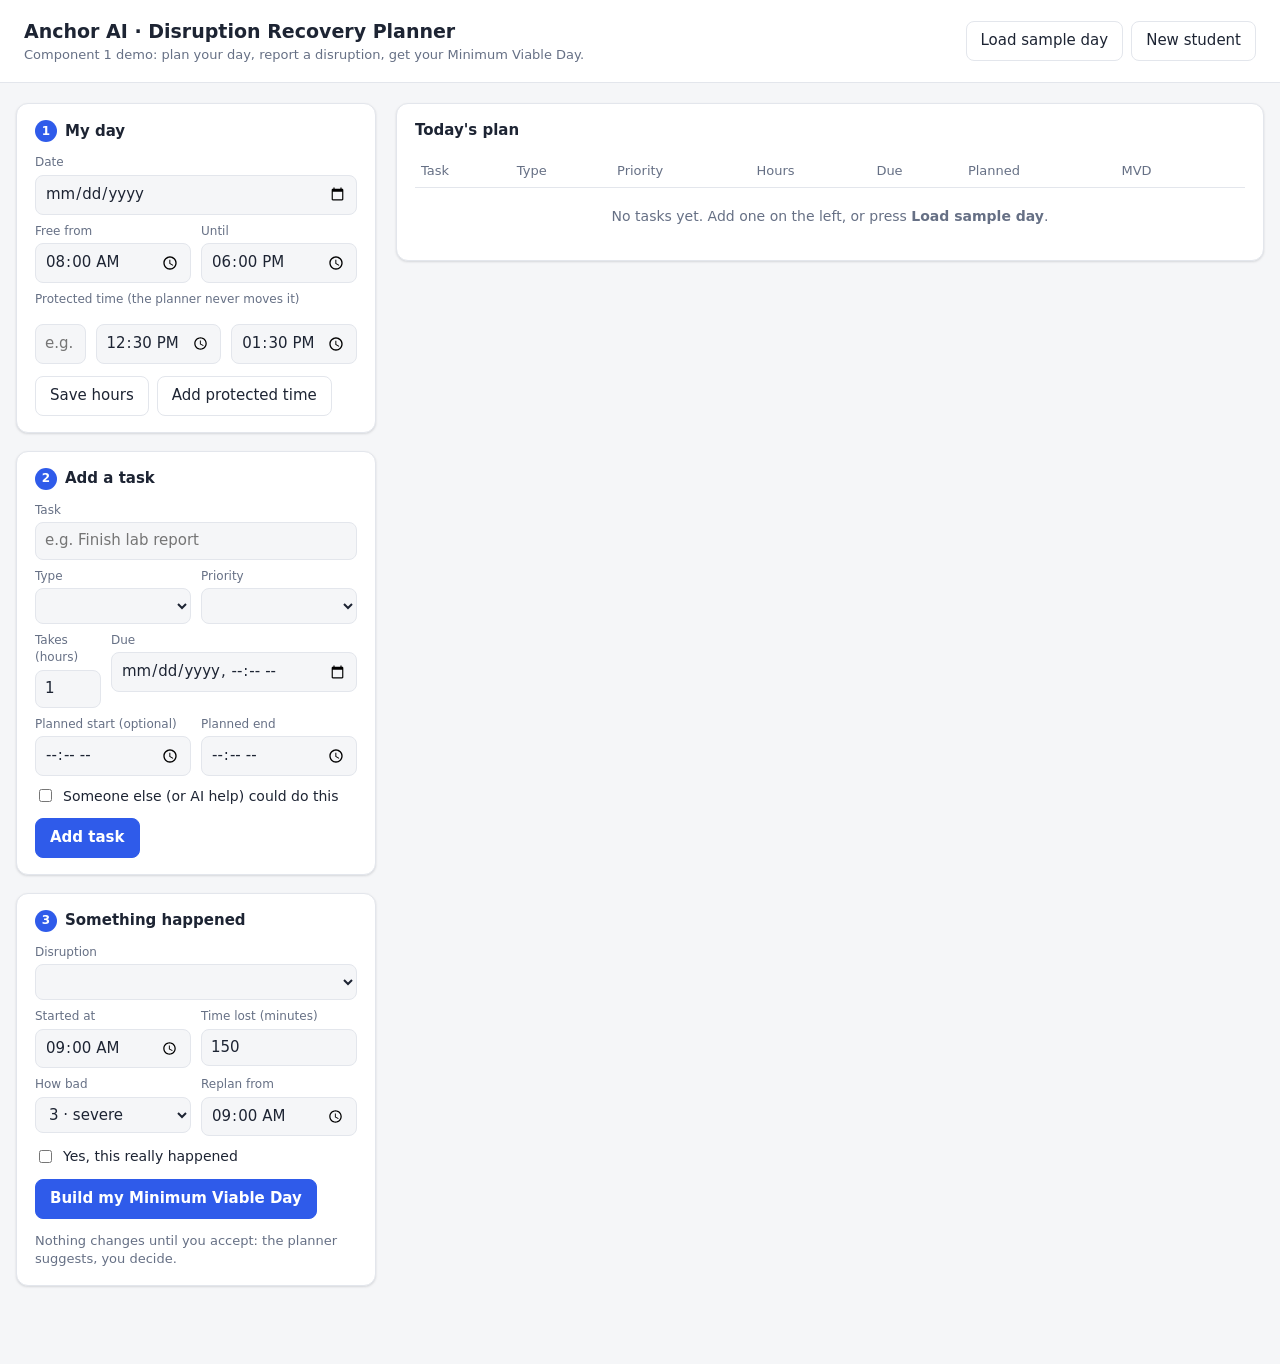
==== components/c1_disruption/demo/web/index.html @ 527d1ac6 "C1 Task 6: PP1 web demo - add tasks, report a disruption, see and decide the MVD" ====
<!doctype html>
<html lang="en">
<head>
<meta charset="utf-8">
<meta name="viewport" content="width=device-width, initial-scale=1">
<title>Anchor AI · Disruption Recovery</title>
<style>
  :root {
    --bg: #f5f6f8; --card: #ffffff; --ink: #1d2433; --muted: #667085; --line: #e3e6ec;
    --accent: #2f5bea; --accent-ink: #ffffff; --danger: #c8372d;
    --keep: #1f9d55; --reduce: #d98a00; --move: #5b6b82; --delegate: #7a4bd1; --protect: #c9ced8;
    --planned: #9db4f5; --shadow: 0 1px 2px rgba(16,24,40,.06), 0 1px 3px rgba(16,24,40,.08);
  }
  @media (prefers-color-scheme: dark) {
    :root:not([data-theme="light"]) {
      --bg: #12151c; --card: #1b2029; --ink: #e8ebf1; --muted: #9aa3b2; --line: #2c3340;
      --accent: #6d8dff; --accent-ink: #0d1020; --danger: #ff7b70;
      --keep: #3ccf7f; --reduce: #f2b33d; --move: #8b9ab0; --delegate: #a98bf0; --protect: #3a4250;
      --planned: #46598f; --shadow: none;
    }
  }
  * { box-sizing: border-box; }
  body { margin: 0; background: var(--bg); color: var(--ink);
         font: 15px/1.45 system-ui, -apple-system, "Segoe UI", Roboto, sans-serif; }
  header { padding: 18px 24px; border-bottom: 1px solid var(--line); background: var(--card);
           display: flex; flex-wrap: wrap; gap: 12px; align-items: center; justify-content: space-between; }
  header h1 { font-size: 19px; margin: 0; }
  header .sub { color: var(--muted); font-size: 13px; }
  main { max-width: 1320px; margin: 0 auto; padding: 20px 16px 60px;
         display: grid; grid-template-columns: 360px 1fr; gap: 20px; align-items: start; }
  @media (max-width: 980px) { main { grid-template-columns: 1fr; } }
  .card { background: var(--card); border: 1px solid var(--line); border-radius: 12px; padding: 16px 18px;
          box-shadow: var(--shadow); margin-bottom: 18px; }
  .card h2 { font-size: 15px; margin: 0 0 12px; display: flex; align-items: center; gap: 8px; }
  .step { display: inline-grid; place-items: center; width: 22px; height: 22px; border-radius: 50%;
          background: var(--accent); color: var(--accent-ink); font-size: 12px; font-weight: 700; }
  label { display: block; font-size: 12px; color: var(--muted); margin: 8px 0 3px; }
  input, select { width: 100%; padding: 7px 9px; border: 1px solid var(--line); border-radius: 8px;
                  background: var(--bg); color: var(--ink); font: inherit; }
  input[type=checkbox] { width: auto; }
  .row { display: grid; grid-template-columns: 1fr 1fr; gap: 10px; }
  .row3 { display: grid; grid-template-columns: 1fr 1fr 1fr; gap: 10px; }
  .check { display: flex; gap: 8px; align-items: center; margin-top: 10px; font-size: 14px; color: var(--ink); }
  button { font: inherit; border-radius: 8px; padding: 8px 14px; cursor: pointer; border: 1px solid var(--line);
           background: var(--card); color: var(--ink); }
  button.primary { background: var(--accent); border-color: var(--accent); color: var(--accent-ink); font-weight: 600; }
  button.danger { color: var(--danger); }
  button.small { padding: 3px 9px; font-size: 12px; }
  button:disabled { opacity: .5; cursor: default; }
  .actions { display: flex; flex-wrap: wrap; gap: 8px; margin-top: 12px; }
  .muted { color: var(--muted); font-size: 13px; }
  .pill { display: inline-block; padding: 1px 9px; border-radius: 999px; font-size: 12px; font-weight: 600; color: #fff; }
  .Keep { background: var(--keep); } .Reduce { background: var(--reduce); }
  .Move { background: var(--move); } .Delegate { background: var(--delegate); }
  .chips { display: flex; flex-wrap: wrap; gap: 6px; margin: 4px 0 12px; }
  .chip { border: 1px solid var(--line); border-radius: 999px; padding: 2px 10px; font-size: 12px; }
  /* timeline */
  .tl { position: relative; margin-top: 6px; }
  .tl-axis, .tl-row { display: grid; grid-template-columns: 190px 1fr; align-items: center; }
  .tl-axis .track { height: 18px; }
  .tl-row { min-height: 34px; border-top: 1px solid var(--line); }
  .tl-name { font-size: 13px; padding-right: 10px; overflow: hidden; text-overflow: ellipsis; white-space: nowrap; }
  .track { position: relative; height: 34px; }
  .tick { position: absolute; top: 0; bottom: 0; border-left: 1px dashed var(--line); font-size: 10px; color: var(--muted); }
  .tick span { position: absolute; top: 2px; left: 3px; }
  .bar { position: absolute; top: 7px; height: 20px; border-radius: 5px; font-size: 11px; color: #fff;
         padding: 1px 6px; white-space: nowrap; overflow: hidden; }
  .bar.ghost { background: transparent; border: 2px dashed var(--planned); top: 5px; height: 24px; }
  .bar.planned { background: var(--planned); color: var(--ink); }
  .overlay { position: absolute; top: 0; bottom: 0; pointer-events: none; }
  .overlay.protect { background: var(--protect); opacity: .45; }
  .overlay.window { background: repeating-linear-gradient(45deg, rgba(200,55,45,.18) 0 6px, rgba(200,55,45,.05) 6px 12px);
                    border-left: 2px solid var(--danger); border-right: 2px solid var(--danger); }
  .overlay-label { position: absolute; top: -18px; font-size: 11px; color: var(--danger); white-space: nowrap; }
  .legend { display: flex; flex-wrap: wrap; gap: 14px; font-size: 12px; color: var(--muted); margin-top: 10px; }
  .legend i { display: inline-block; width: 14px; height: 10px; border-radius: 3px; margin-right: 5px; vertical-align: middle; }
  /* lists */
  table { width: 100%; border-collapse: collapse; font-size: 13px; }
  th { text-align: left; color: var(--muted); font-weight: 500; padding: 6px 6px; border-bottom: 1px solid var(--line); }
  td { padding: 7px 6px; border-bottom: 1px solid var(--line); vertical-align: top; }
  .done td { color: var(--muted); text-decoration: line-through; }
  .tablewrap { overflow-x: auto; }
  .explain { display: grid; gap: 10px; margin-top: 14px; }
  .ex { border: 1px solid var(--line); border-left: 4px solid var(--move); border-radius: 8px; padding: 9px 12px; }
  .ex.Keep { border-left-color: var(--keep); background: transparent; } .ex.Reduce { border-left-color: var(--reduce); background: transparent; }
  .ex.Move { border-left-color: var(--move); background: transparent; } .ex.Delegate { border-left-color: var(--delegate); background: transparent; }
  .ex-head { display: flex; flex-wrap: wrap; gap: 8px; align-items: center; font-weight: 600; }
  .ex-meta { font-size: 12px; color: var(--muted); }
  .code { font-family: ui-monospace, Consolas, monospace; font-size: 11px; color: var(--muted); }
  .risk { color: var(--danger); font-weight: 600; font-size: 12px; }
  .warn { border: 1px solid var(--reduce); border-radius: 8px; padding: 8px 12px; margin-top: 10px; font-size: 13px; }
  .handoff { border: 1px solid var(--keep); border-radius: 8px; padding: 10px 12px; margin-top: 14px; font-size: 14px; }
  .empty { color: var(--muted); font-size: 14px; padding: 18px 0; text-align: center; }
  #toast { position: fixed; left: 50%; bottom: 22px; transform: translateX(-50%); max-width: 90vw;
           background: var(--danger); color: #fff; padding: 10px 16px; border-radius: 10px; display: none; z-index: 9; }
  #toast.ok { background: var(--keep); }
</style>
</head>
<body>
<header>
  <div>
    <h1>Anchor AI · Disruption Recovery Planner</h1>
    <div class="sub">Component 1 demo: plan your day, report a disruption, get your Minimum Viable Day.</div>
  </div>
  <div class="actions" style="margin:0">
    <span class="muted" id="who"></span>
    <button id="btnSample">Load sample day</button>
    <button id="btnNew">New student</button>
  </div>
</header>

<main>
  <div>
    <section class="card">
      <h2><span class="step">1</span> My day</h2>
      <label for="day">Date</label>
      <input type="date" id="day">
      <div class="row">
        <div><label for="workStart">Free from</label><input type="time" id="workStart" value="08:00"></div>
        <div><label for="workEnd">Until</label><input type="time" id="workEnd" value="18:00"></div>
      </div>
      <label>Protected time (the planner never moves it)</label>
      <div id="blocks" class="chips"></div>
      <div class="row3">
        <input id="blkLabel" placeholder="e.g. Lunch" aria-label="Protected block name">
        <input type="time" id="blkStart" value="12:30" aria-label="Protected from">
        <input type="time" id="blkEnd" value="13:30" aria-label="Protected until">
      </div>
      <div class="actions">
        <button id="btnHours">Save hours</button>
        <button id="btnBlock">Add protected time</button>
      </div>
    </section>

    <section class="card">
      <h2><span class="step">2</span> Add a task</h2>
      <label for="tTitle">Task</label>
      <input id="tTitle" placeholder="e.g. Finish lab report">
      <div class="row">
        <div><label for="tType">Type</label><select id="tType"></select></div>
        <div><label for="tPriority">Priority</label><select id="tPriority"></select></div>
      </div>
      <div class="row">
        <div><label for="tHours">Takes (hours)</label><input type="number" id="tHours" min="0.25" step="0.25" value="1"></div>
        <div><label for="tDeadline">Due</label><input type="datetime-local" id="tDeadline"></div>
      </div>
      <div class="row">
        <div><label for="tStart">Planned start (optional)</label><input type="time" id="tStart"></div>
        <div><label for="tEnd">Planned end</label><input type="time" id="tEnd"></div>
      </div>
      <label class="check"><input type="checkbox" id="tDelegable"> Someone else (or AI help) could do this</label>
      <div class="actions"><button class="primary" id="btnTask">Add task</button></div>
    </section>

    <section class="card">
      <h2><span class="step">3</span> Something happened</h2>
      <label for="dType">Disruption</label>
      <select id="dType"></select>
      <div class="row">
        <div><label for="dStart">Started at</label><input type="time" id="dStart" value="09:00"></div>
        <div><label for="dLost">Time lost (minutes)</label><input type="number" id="dLost" min="1" max="1439" value="150"></div>
      </div>
      <div class="row">
        <div><label for="dSeverity">How bad</label>
          <select id="dSeverity"><option value="1">1 · minor</option><option value="2">2 · moderate</option><option value="3" selected>3 · severe</option></select></div>
        <div><label for="dFrom">Replan from</label><input type="time" id="dFrom" value="09:00"></div>
      </div>
      <label class="check"><input type="checkbox" id="dConfirm"> Yes, this really happened</label>
      <div class="actions"><button class="primary" id="btnMvd">Build my Minimum Viable Day</button></div>
      <p class="muted" style="margin-bottom:0">Nothing changes until you accept: the planner suggests, you decide.</p>
    </section>
  </div>

  <div>
    <section class="card">
      <h2>Today's plan</h2>
      <div id="planTimeline"></div>
      <div class="tablewrap" style="margin-top:14px"><table>
        <thead><tr><th>Task</th><th>Type</th><th>Priority</th><th>Hours</th><th>Due</th><th>Planned</th><th>MVD</th><th></th></tr></thead>
        <tbody id="taskRows"></tbody>
      </table></div>
      <div id="noTasks" class="empty">No tasks yet. Add one on the left, or press <b>Load sample day</b>.</div>
    </section>

    <section class="card" id="mvdCard" hidden>
      <h2>Your Minimum Viable Day <span id="mvdStatus" class="chip"></span></h2>
      <div id="mvdSummary" class="chips"></div>
      <div id="mvdTimeline"></div>
      <div class="legend">
        <span><i style="border:2px dashed var(--planned)"></i>original plan</span>
        <span><i class="Keep"></i>Keep</span><span><i class="Reduce"></i>Reduce (shortened)</span>
        <span><i class="Move"></i>Move to tomorrow</span><span><i class="Delegate"></i>Delegate</span>
        <span><i style="background:var(--protect)"></i>protected</span>
        <span><i style="background:rgba(200,55,45,.35)"></i>disruption</span>
      </div>
      <div id="mvdWarnings"></div>
      <div class="explain" id="mvdExplain"></div>
      <div class="actions" id="mvdActions">
        <button class="primary" id="btnAccept">Accept this plan</button>
        <button class="danger" id="btnReject">Reject</button>
      </div>
      <div id="handoff"></div>
    </section>
  </div>
</main>
<div id="toast" role="status"></div>

<script>
const CFG = /*__CONFIG__*/{};
const $ = (id) => document.getElementById(id);
const TAG_ORDER = ["Keep", "Reduce", "Delegate", "Move"];
const TAG_TEXT = { Keep: "Keep", Reduce: "Reduce", Move: "Move to tomorrow", Delegate: "Delegate" };
const NAMES = { power_outage: "Power cut", transport_delay: "Transport delay", connectivity_failure: "No internet",
                urgent_work: "Urgent work", family_obligation: "Family obligation", health_issue: "Health issue" };
const state = { user: "", tasks: [], blocks: [], settings: null, mvd: null };

function esc(s) { return String(s ?? "").replace(/[&<>"']/g, c => ({ "&": "&amp;", "<": "&lt;", ">": "&gt;", '"': "&quot;", "'": "&#39;" }[c])); }
function toast(msg, ok = false) {
  const t = $("toast"); t.textContent = msg; t.className = ok ? "ok" : ""; t.style.display = "block";
  clearTimeout(toast.timer); toast.timer = setTimeout(() => (t.style.display = "none"), ok ? 2200 : 6000);
}
async function api(method, path, body) {
  const res = await fetch(CFG.prefix + path, {
    method, headers: { "X-API-Key": CFG.apiKey, "X-User-Id": state.user, "Content-Type": "application/json" },
    body: body === undefined ? undefined : JSON.stringify(body),
  });
  const data = await res.json().catch(() => null);
  if (!res.ok) throw new Error((data && data.error && data.error.message) || `${res.status} ${res.statusText}`);
  return data;
}
async function run(fn) { try { await fn(); } catch (e) { toast(e.message); } }

const day = () => $("day").value;
const toMin = (hhmm) => { const [h, m] = hhmm.split(":").map(Number); return h * 60 + m; };
const pad = (n) => String(n).padStart(2, "0");
const fmtDue = (iso) => { const d = new Date(iso); const today = new Date(day() + "T00:00");
  const days = Math.round((new Date(iso.slice(0, 10) + "T00:00") - today) / 864e5);
  const when = days === 0 ? "today" : days === 1 ? "tomorrow" : days < 0 ? iso.slice(0, 10) : `in ${days} days`;
  return `${when} ${pad(d.getHours())}:${pad(d.getMinutes())}`; };
const addDays = (n, hhmm) => { const d = new Date(day() + "T00:00"); d.setDate(d.getDate() + n);
  return `${d.getFullYear()}-${pad(d.getMonth() + 1)}-${pad(d.getDate())}T${hhmm}`; };

/* ---------- timeline ---------- */
function timeline(rows, opts) {
  // rows: [{name, bars:[{start,end,cls,text}]}]; opts: {from,to,protect:[{label,start,end}],window:{start,end,label}}
  const from = Math.floor(opts.from / 60) * 60, to = Math.ceil(opts.to / 60) * 60, span = Math.max(to - from, 60);
  const pct = (m) => `${((Math.min(Math.max(m, from), to) - from) / span) * 100}%`;
  const width = (a, b) => `${((Math.min(b, to) - Math.max(a, from)) / span) * 100}%`;
  const overlays = () => (opts.protect || []).map(p =>
      `<div class="overlay protect" style="left:${pct(toMin(p.start))};width:${width(toMin(p.start), toMin(p.end))}" title="${esc(p.label)}"></div>`).join("")
    + (opts.window ? `<div class="overlay window" style="left:${pct(toMin(opts.window.start))};width:${width(toMin(opts.window.start), toMin(opts.window.end))}"></div>` : "");
  let ticks = "";
  for (let m = from; m <= to; m += 60) ticks += `<div class="tick" style="left:${pct(m)}"><span>${pad(m / 60 % 24)}:00</span></div>`;
  const label = opts.window ? `<div class="overlay-label" style="left:${pct(toMin(opts.window.start))}">${esc(opts.window.label)}</div>` : "";
  let html = `<div class="tl"><div class="tl-axis"><div></div><div class="track" style="height:22px">${ticks}${label}</div></div>`;
  for (const r of rows) {
    const bars = r.bars.filter(b => b.start && b.end).map(b =>
      `<div class="bar ${b.cls}" style="left:${pct(toMin(b.start))};width:${width(toMin(b.start), toMin(b.end))}" title="${esc(r.name)} ${b.start}–${b.end}">${esc(b.text || "")}</div>`).join("");
    html += `<div class="tl-row"><div class="tl-name" title="${esc(r.name)}">${r.label || esc(r.name)}</div><div class="track">${overlays()}${bars}</div></div>`;
  }
  return html + "</div>";
}
function range(extra) {
  const s = state.settings || { workStart: $("workStart").value, workEnd: $("workEnd").value };
  const times = [s.workStart, s.workEnd, ...extra.filter(Boolean)].map(toMin);
  return { from: Math.min(...times), to: Math.max(...times) };
}

/* ---------- render ---------- */
function renderBlocks() {
  $("blocks").innerHTML = state.blocks.length ? state.blocks.map(b =>
    `<span class="chip">${esc(b.label)} ${b.start}–${b.end} <button class="small" data-del-block="${b.id}" aria-label="Remove">×</button></span>`).join("")
    : `<span class="muted">none</span>`;
}
function renderTasks() {
  const rows = state.tasks;
  $("noTasks").hidden = rows.length > 0;
  $("taskRows").innerHTML = rows.map(t => `<tr class="${t.status === "done" ? "done" : ""}">
    <td>${esc(t.title)}${t.delegable ? ' <span class="muted">(delegable)</span>' : ""}</td><td>${esc(t.type)}</td><td>${esc(t.priority)}</td>
    <td>${t.estimatedHours}</td><td>${fmtDue(t.deadline)}</td>
    <td>${t.plannedStart ? `${t.plannedStart}–${t.plannedEnd}` : '<span class="muted">if time</span>'}</td>
    <td>${t.mvdTag ? `<span class="pill ${t.mvdTag}">${t.mvdTag}</span> ${t.mvdStart ? `${t.mvdStart}–${t.mvdEnd}` : ""}` : ""}</td>
    <td style="white-space:nowrap">${t.status === "done" ? "done" : `<button class="small" data-done="${t.id}">Done</button>`}
      <button class="small" data-del-task="${t.id}" aria-label="Delete">×</button></td></tr>`).join("");
  const planned = rows.filter(t => t.status !== "done");
  const r = range(planned.flatMap(t => [t.plannedStart, t.plannedEnd, t.mvdStart, t.mvdEnd]));
  $("planTimeline").innerHTML = planned.length ? timeline(planned.map(t => ({
    name: t.title,
    bars: t.mvdTag && t.mvdStart ? [{ start: t.mvdStart, end: t.mvdEnd, cls: t.mvdTag, text: t.mvdTag }]
                                : [{ start: t.plannedStart, end: t.plannedEnd, cls: "planned", text: "" }],
  })), { ...r, protect: state.blocks }) : "";
}
function renderMvd() {
  const m = state.mvd; $("mvdCard").hidden = !m; if (!m) return;
  const plan = m.plan, d = plan.disruption;
  const original = Object.fromEntries((m.comparison.original || []).map(o => [o.taskId, o]));
  const tasks = [...plan.tasks].sort((a, b) => TAG_ORDER.indexOf(a.tag) - TAG_ORDER.indexOf(b.tag) || (a.start || "99").localeCompare(b.start || "99"));
  const status = { proposed: "proposed: waiting for you", accepted: "accepted", rejected: "rejected", edited: "edited", superseded: "replaced by a newer one" }[m.status] || m.status;
  $("mvdStatus").textContent = status;
  const counts = TAG_ORDER.map(t => [t, tasks.filter(x => x.tag === t).length]).filter(([, n]) => n);
  $("mvdSummary").innerHTML = `<span class="chip">${esc(NAMES[d.type] || d.type)} ${d.start}–${d.end} (${d.kind === "unavailable" ? "your time is taken" : "some tasks can't be done during it"})</span>`
    + counts.map(([t, n]) => `<span class="pill ${t}">${n} × ${TAG_TEXT[t]}</span>`).join(" ")
    + `<span class="chip">replanned from ${plan.horizon.start} · free time left ${plan.freeMinutesLeft} min</span>`;
  const r = range([d.start, d.end, ...tasks.flatMap(t => [t.start, t.end, original[t.id]?.start, original[t.id]?.end])]);
  $("mvdTimeline").innerHTML = timeline(tasks.map(t => ({
    name: t.title,
    label: `<span class="pill ${t.tag}" style="margin-right:6px">${t.tag[0]}</span>${esc(t.title)}`,
    bars: [
      { start: original[t.id]?.start, end: original[t.id]?.end, cls: "ghost", text: "" },
      { start: t.start, end: t.end, cls: t.tag, text: t.tag === "Reduce" ? `−${t.compressionPct}%` : t.tag },
    ],
  })), { ...r, protect: plan.protect, window: { start: d.start, end: d.end, label: NAMES[d.type] || d.type } });
  $("mvdWarnings").innerHTML = (plan.warnings || []).map(w => `<div class="warn">⚠ ${esc(w.message)} <span class="code">${esc(w.code)}</span></div>`).join("");
  $("mvdExplain").innerHTML = tasks.map(t => `<div class="ex ${t.tag}">
      <div class="ex-head"><span class="pill ${t.tag}">${TAG_TEXT[t.tag]}</span>${esc(t.title)}
        <span class="ex-meta">${t.start ? `${t.start}–${t.end}` : "not today"}${t.tag === "Reduce" ? ` · shortened by ${t.compressionPct}%` : ""}</span>
        ${t.deadlineRisk ? '<span class="risk">⚠ deadline at risk</span>' : ""}</div>
      <div>${esc(t.explanation)}</div>
      <div class="code">reason ${esc(t.reason)} · Fi ${t.fi == null ? "–" : +t.fi.toFixed(3)} · due ${fmtDue(t.deadline)}</div></div>`).join("");
  const open = m.status === "proposed";
  $("btnAccept").disabled = $("btnReject").disabled = !open;
  $("mvdActions").hidden = !open;
  if (m.status === "accepted" || m.status === "edited") {
    const keep = tasks.filter(t => t.tag === "Keep").map(t => esc(t.title));
    const dele = tasks.filter(t => t.tag === "Delegate").map(t => esc(t.title));
    $("handoff").innerHTML = `<div class="handoff">✔ Plan accepted and saved to your tasks.<br>
      <b>Focus (Component 3)</b> receives the Keep tasks: ${keep.join(", ") || "none"}.<br>
      <b>Delegation (Component 4)</b> receives: ${dele.join(", ") || "none"}.<br>
      <span class="muted">Your decision is logged for the strategy model (Model 2).</span></div>`;
  } else if (m.status === "rejected") {
    $("handoff").innerHTML = `<div class="handoff" style="border-color:var(--move)">Rejected: your original plan stays. The decision is logged for Model 2.</div>`;
  } else $("handoff").innerHTML = "";
}
async function refresh() {
  state.tasks = await api("GET", `/tasks?date=${day()}`);
  state.blocks = await api("GET", "/protected-blocks");
  renderBlocks(); renderTasks();
}

/* ---------- actions ---------- */
async function saveHours() {
  state.settings = await api("PUT", "/me/settings", { workStart: $("workStart").value, workEnd: $("workEnd").value });
}
async function addTask() {
  const title = $("tTitle").value.trim(); if (!title) throw new Error("Give the task a name");
  const body = { title, type: $("tType").value, priority: $("tPriority").value, estimatedHours: Number($("tHours").value),
                 deadline: $("tDeadline").value, delegable: $("tDelegable").checked, plannedDate: day() };
  if (!body.deadline) throw new Error("Set when the task is due");
  if ($("tStart").value || $("tEnd").value) {
    if (!($("tStart").value && $("tEnd").value)) throw new Error("Give both planned start and end, or neither");
    body.plannedStart = $("tStart").value; body.plannedEnd = $("tEnd").value;
  }
  await api("POST", "/tasks", body);
  $("tTitle").value = ""; $("tStart").value = ""; $("tEnd").value = ""; $("tDelegable").checked = false;
  await refresh(); toast("Task added", true);
}
async function buildMvd() {
  if (!$("dConfirm").checked) throw new Error("Tick “Yes, this really happened” first: the planner only acts on confirmed disruptions");
  await saveHours();
  const report = await api("POST", "/disruptions", { date: day(), type: $("dType").value, start: $("dStart").value,
    timeLostMinutes: Number($("dLost").value), severity: Number($("dSeverity").value), confirmed: true });
  state.mvd = await api("POST", `/disruptions/${report.id}/mvd`, { planFrom: $("dFrom").value });
  renderMvd(); $("mvdCard").scrollIntoView({ behavior: "smooth", block: "start" });
}
async function decide(action) {
  state.mvd = await api("POST", `/mvds/${state.mvd.id}/${action}`, action === "reject" ? {} : undefined);
  renderMvd(); await refresh();
}
async function loadSample() {
  $("workStart").value = "09:00"; $("workEnd").value = "17:00"; await saveHours();
  if (!state.blocks.some(b => b.label === "Lunch")) await api("POST", "/protected-blocks", { label: "Lunch", start: "12:30", end: "13:30" });
  const sample = [
    ["Lab report (submit tonight)", "Digital", "High", 2, addDays(0, "23:59"), "09:00", "11:00"],
    ["Revise for tomorrow's quiz", "Analog", "High", 1.5, addDays(1, "09:00"), "11:00", "12:30"],
    ["Maths problem sheet", "Analog", "High", 2, addDays(1, "17:00"), "13:30", "15:30"],
    ["Group slides", "Digital", "Medium", 1.5, addDays(2, "17:00"), "15:30", "17:00", true],
    ["Read chapter 5", "Analog", "Medium", 1, addDays(3, "17:00")],
    ["Online course video", "Digital", "Medium", 2, addDays(2, "23:59")],
  ];
  for (const [title, type, priority, estimatedHours, deadline, plannedStart, plannedEnd, delegable] of sample) {
    const body = { title, type, priority, estimatedHours, deadline, plannedDate: day(), delegable: !!delegable };
    if (plannedStart) Object.assign(body, { plannedStart, plannedEnd });
    await api("POST", "/tasks", body);
  }
  Object.assign($("dType"), { value: "power_outage" }); $("dStart").value = "09:00"; $("dLost").value = 150;
  $("dSeverity").value = "3"; $("dFrom").value = "09:00";
  await refresh(); toast("Sample day loaded: now report the disruption (step 3)", true);
}
function newStudent() {
  state.user = "student-" + Math.random().toString(36).slice(2, 7);
  state.settings = null; state.mvd = null; $("who").textContent = state.user;
  renderMvd(); return run(async () => { await saveHours(); await refresh(); });
}

/* ---------- wiring ---------- */
function fill(id, values, text = (v) => v) { $(id).innerHTML = values.map(v => `<option value="${v}">${esc(text(v))}</option>`).join(""); }
fill("tType", CFG.taskTypes); fill("tPriority", CFG.priorities);
fill("dType", CFG.disruptionTypes, v => `${NAMES[v] || v}${CFG.disruptionKinds[v] === "unavailable" ? " (my time is taken)" : ""}`);
$("tPriority").value = "Medium";
const now = new Date(); $("day").value = `${now.getFullYear()}-${pad(now.getMonth() + 1)}-${pad(now.getDate())}`;
$("tDeadline").value = `${$("day").value}T23:59`;
$("dStart").addEventListener("change", () => ($("dFrom").value = $("dStart").value));
$("day").addEventListener("change", () => run(refresh));
$("btnHours").onclick = () => run(async () => { await saveHours(); renderTasks(); toast("Hours saved", true); });
$("btnBlock").onclick = () => run(async () => {
  await api("POST", "/protected-blocks", { label: $("blkLabel").value.trim() || "Protected", start: $("blkStart").value, end: $("blkEnd").value });
  $("blkLabel").value = ""; await refresh();
});
$("btnTask").onclick = () => run(addTask);
$("btnMvd").onclick = () => run(buildMvd);
$("btnAccept").onclick = () => run(() => decide("accept"));
$("btnReject").onclick = () => run(() => decide("reject"));
$("btnSample").onclick = () => run(loadSample);
$("btnNew").onclick = newStudent;
document.addEventListener("click", (e) => {
  const t = e.target.dataset;
  if (t.done) run(async () => { await api("POST", `/tasks/${t.done}/done`, {}); await refresh(); });
  if (t.delTask) run(async () => { await api("DELETE", `/tasks/${t.delTask}`); await refresh(); });
  if (t.delBlock) run(async () => { await api("DELETE", `/protected-blocks/${t.delBlock}`); await refresh(); });
});
newStudent().then(() => {
  // ?auto: load the sample day and build the MVD in one go (quick start / screenshots).
  if (new URLSearchParams(location.search).has("auto")) run(async () => {
    await loadSample(); $("dConfirm").checked = true; await buildMvd();
  });
});
</script>
</body>
</html>
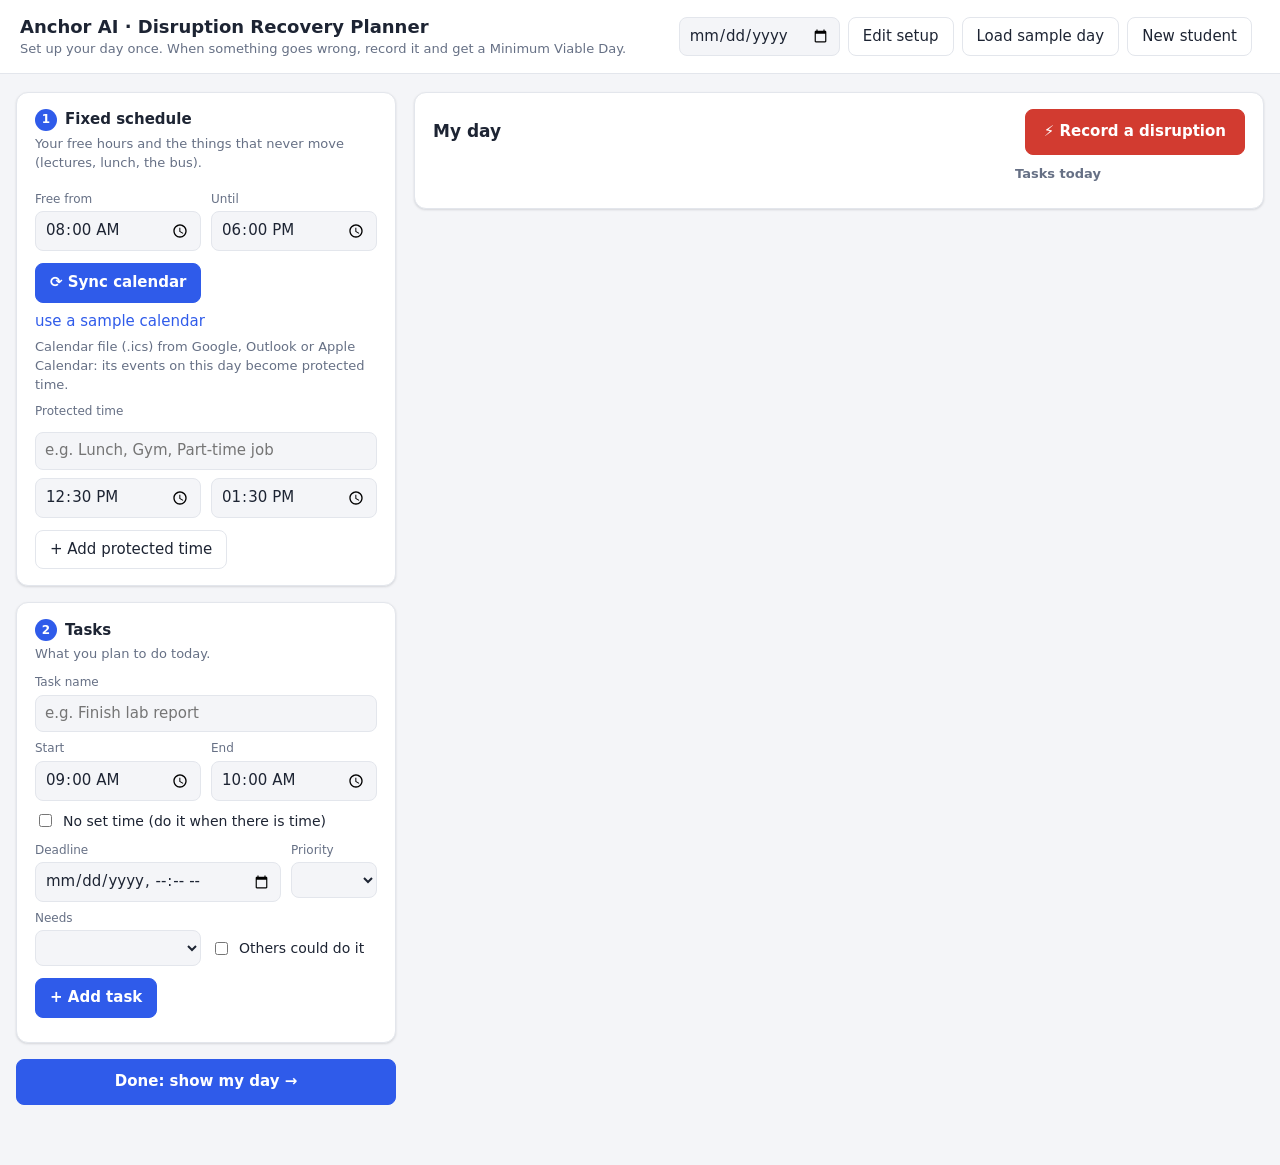
==== commit 1611e06e: "C1 Task 6: web demo with first setup, calendar sync (.ics), live day calendar and a Record-a-disrupt" ====
--- a/components/c1_disruption/demo/web/index.html
+++ b/components/c1_disruption/demo/web/index.html
@@ -6,203 +6,258 @@
 <title>Anchor AI · Disruption Recovery</title>
 <style>
   :root {
-    --bg: #f5f6f8; --card: #ffffff; --ink: #1d2433; --muted: #667085; --line: #e3e6ec;
-    --accent: #2f5bea; --accent-ink: #ffffff; --danger: #c8372d;
-    --keep: #1f9d55; --reduce: #d98a00; --move: #5b6b82; --delegate: #7a4bd1; --protect: #c9ced8;
-    --planned: #9db4f5; --shadow: 0 1px 2px rgba(16,24,40,.06), 0 1px 3px rgba(16,24,40,.08);
+    --bg: #f4f5f8; --card: #ffffff; --ink: #1d2433; --muted: #667085; --line: #e3e6ec; --soft: #f0f2f6;
+    --accent: #2f5bea; --accent-ink: #ffffff; --danger: #d23b30; --danger-ink: #ffffff;
+    --keep: #1f9d55; --reduce: #d98a00; --move: #5b6b82; --delegate: #7a4bd1;
+    --protect: #d5d9e1; --protect-ink: #475467; --task: #2f5bea; --off: rgba(16,24,40,.05);
+    --shadow: 0 1px 2px rgba(16,24,40,.06), 0 1px 3px rgba(16,24,40,.08);
   }
   @media (prefers-color-scheme: dark) {
     :root:not([data-theme="light"]) {
-      --bg: #12151c; --card: #1b2029; --ink: #e8ebf1; --muted: #9aa3b2; --line: #2c3340;
-      --accent: #6d8dff; --accent-ink: #0d1020; --danger: #ff7b70;
-      --keep: #3ccf7f; --reduce: #f2b33d; --move: #8b9ab0; --delegate: #a98bf0; --protect: #3a4250;
-      --planned: #46598f; --shadow: none;
+      --bg: #12151c; --card: #1b2029; --ink: #e8ebf1; --muted: #9aa3b2; --line: #2c3340; --soft: #232935;
+      --accent: #6d8dff; --accent-ink: #0d1020; --danger: #ff6b5f; --danger-ink: #1b0705;
+      --keep: #34c375; --reduce: #f0ae35; --move: #8090a8; --delegate: #a487ef;
+      --protect: #343c4a; --protect-ink: #c3cad6; --task: #5a7dff; --off: rgba(0,0,0,.25); --shadow: none;
     }
   }
   * { box-sizing: border-box; }
   body { margin: 0; background: var(--bg); color: var(--ink);
          font: 15px/1.45 system-ui, -apple-system, "Segoe UI", Roboto, sans-serif; }
-  header { padding: 18px 24px; border-bottom: 1px solid var(--line); background: var(--card);
+  header { padding: 14px 20px; border-bottom: 1px solid var(--line); background: var(--card);
            display: flex; flex-wrap: wrap; gap: 12px; align-items: center; justify-content: space-between; }
-  header h1 { font-size: 19px; margin: 0; }
+  header h1 { font-size: 18px; margin: 0; }
   header .sub { color: var(--muted); font-size: 13px; }
-  main { max-width: 1320px; margin: 0 auto; padding: 20px 16px 60px;
-         display: grid; grid-template-columns: 360px 1fr; gap: 20px; align-items: start; }
+  .hbar { display: flex; flex-wrap: wrap; gap: 8px; align-items: center; }
+  main { max-width: 1320px; margin: 0 auto; padding: 18px 16px 60px;
+         display: grid; grid-template-columns: 380px 1fr; gap: 18px; align-items: start; }
+  main.setup-closed { grid-template-columns: 1fr; }
+  main.setup-closed #setup { display: none; }
   @media (max-width: 980px) { main { grid-template-columns: 1fr; } }
   .card { background: var(--card); border: 1px solid var(--line); border-radius: 12px; padding: 16px 18px;
-          box-shadow: var(--shadow); margin-bottom: 18px; }
-  .card h2 { font-size: 15px; margin: 0 0 12px; display: flex; align-items: center; gap: 8px; }
+          box-shadow: var(--shadow); margin-bottom: 16px; }
+  .card h2 { font-size: 15px; margin: 0 0 4px; display: flex; align-items: center; gap: 8px; }
+  .card .hint { color: var(--muted); font-size: 13px; margin: 0 0 10px; }
   .step { display: inline-grid; place-items: center; width: 22px; height: 22px; border-radius: 50%;
           background: var(--accent); color: var(--accent-ink); font-size: 12px; font-weight: 700; }
   label { display: block; font-size: 12px; color: var(--muted); margin: 8px 0 3px; }
   input, select { width: 100%; padding: 7px 9px; border: 1px solid var(--line); border-radius: 8px;
-                  background: var(--bg); color: var(--ink); font: inherit; }
+                  background: var(--bg); color: var(--ink); font: inherit; min-width: 0; }
   input[type=checkbox] { width: auto; }
   .row { display: grid; grid-template-columns: 1fr 1fr; gap: 10px; }
-  .row3 { display: grid; grid-template-columns: 1fr 1fr 1fr; gap: 10px; }
+  .row3 { display: grid; grid-template-columns: 1.3fr 1fr 1fr; gap: 8px; }
   .check { display: flex; gap: 8px; align-items: center; margin-top: 10px; font-size: 14px; color: var(--ink); }
   button { font: inherit; border-radius: 8px; padding: 8px 14px; cursor: pointer; border: 1px solid var(--line);
            background: var(--card); color: var(--ink); }
   button.primary { background: var(--accent); border-color: var(--accent); color: var(--accent-ink); font-weight: 600; }
-  button.danger { color: var(--danger); }
-  button.small { padding: 3px 9px; font-size: 12px; }
+  button.alert { background: var(--danger); border-color: var(--danger); color: var(--danger-ink); font-weight: 700; }
+  button.big { padding: 11px 18px; font-size: 15px; }
+  button.link { border: none; background: none; color: var(--accent); padding: 0; }
+  button.small { padding: 2px 8px; font-size: 12px; }
   button:disabled { opacity: .5; cursor: default; }
-  .actions { display: flex; flex-wrap: wrap; gap: 8px; margin-top: 12px; }
+  .actions { display: flex; flex-wrap: wrap; gap: 8px; margin-top: 12px; align-items: center; }
   .muted { color: var(--muted); font-size: 13px; }
   .pill { display: inline-block; padding: 1px 9px; border-radius: 999px; font-size: 12px; font-weight: 600; color: #fff; }
   .Keep { background: var(--keep); } .Reduce { background: var(--reduce); }
   .Move { background: var(--move); } .Delegate { background: var(--delegate); }
-  .chips { display: flex; flex-wrap: wrap; gap: 6px; margin: 4px 0 12px; }
-  .chip { border: 1px solid var(--line); border-radius: 999px; padding: 2px 10px; font-size: 12px; }
-  /* timeline */
-  .tl { position: relative; margin-top: 6px; }
-  .tl-axis, .tl-row { display: grid; grid-template-columns: 190px 1fr; align-items: center; }
-  .tl-axis .track { height: 18px; }
+  .chip { display: inline-flex; gap: 6px; align-items: center; border: 1px solid var(--line); border-radius: 999px;
+          padding: 2px 4px 2px 10px; font-size: 12px; }
+  .chip.plain { padding: 2px 10px; }
+  .chips { display: flex; flex-wrap: wrap; gap: 6px; margin: 4px 0 8px; }
+  .list { list-style: none; margin: 8px 0 0; padding: 0; }
+  .list li { display: flex; gap: 8px; align-items: center; justify-content: space-between; padding: 7px 0;
+             border-top: 1px solid var(--line); font-size: 13px; }
+  .list .t { font-weight: 600; } .list .m { color: var(--muted); font-size: 12px; }
+  .done-row .t { text-decoration: line-through; color: var(--muted); }
+  /* day calendar */
+  .cal-head { display: flex; flex-wrap: wrap; gap: 10px; align-items: center; justify-content: space-between; margin-bottom: 10px; }
+  .cal-head h2 { margin: 0; font-size: 17px; }
+  .cal-wrap { display: grid; grid-template-columns: 1fr 230px; gap: 16px; }
+  @media (max-width: 760px) { .cal-wrap { grid-template-columns: 1fr; } }
+  .cal { position: relative; border-top: 1px solid var(--line); margin-left: 48px; }
+  .hour { position: absolute; left: -48px; right: 0; border-top: 1px solid var(--line); font-size: 11px; color: var(--muted); }
+  .hour span { position: absolute; top: -8px; left: 0; width: 42px; text-align: right; background: var(--card); padding-right: 4px; }
+  .off { position: absolute; left: 0; right: 0; background: var(--off); }
+  .ev { position: absolute; border-radius: 7px; padding: 3px 8px; font-size: 12px; overflow: hidden; line-height: 1.3;
+        border: 1px solid transparent; }
+  .ev .et { font-weight: 600; white-space: nowrap; overflow: hidden; text-overflow: ellipsis; }
+  .ev .em { opacity: .85; font-size: 11px; }
+  .ev.task { background: var(--task); color: #fff; }
+  .ev.protect { background: var(--protect); color: var(--protect-ink); }
+  .ev.Keep { background: var(--keep); color: #fff; } .ev.Reduce { background: var(--reduce); color: #fff; }
+  .ev.ghost { background: transparent; border: 2px dashed var(--task); color: var(--muted); opacity: .8; }
+  .ev { z-index: 1; }
+  .band { position: absolute; left: 0; right: 0; pointer-events: none; z-index: 2; border-top: 2px solid var(--danger); border-bottom: 2px solid var(--danger);
+          background: repeating-linear-gradient(45deg, rgba(210,59,48,.20) 0 7px, rgba(210,59,48,.06) 7px 14px); }
+  .band span { position: absolute; right: 6px; top: 2px; font-size: 11px; font-weight: 700; color: var(--danger); }
+  .side h3 { font-size: 13px; margin: 0 0 4px; color: var(--muted); font-weight: 600; }
+  .banner { border: 1px solid var(--line); border-left: 4px solid var(--keep); border-radius: 8px; padding: 9px 12px; margin-bottom: 12px; font-size: 13px; }
+  .banner.pending { border-left-color: var(--reduce); }
+  .empty { color: var(--muted); font-size: 14px; padding: 30px 10px; text-align: center; border: 1px dashed var(--line); border-radius: 10px; }
+  /* dialogs */
+  dialog { border: none; border-radius: 14px; padding: 0; background: var(--card); color: var(--ink);
+           width: min(960px, calc(100vw - 32px)); max-height: calc(100vh - 40px); box-shadow: 0 20px 50px rgba(0,0,0,.3); }
+  dialog.narrow { width: min(460px, calc(100vw - 32px)); }
+  dialog::backdrop { background: rgba(10,14,22,.55); }
+  .dlg-head { padding: 14px 18px; border-bottom: 1px solid var(--line); display: flex; justify-content: space-between; align-items: center; gap: 10px; }
+  .dlg-head h2 { margin: 0; font-size: 16px; }
+  .dlg-body { padding: 14px 18px; overflow-y: auto; overflow-x: hidden; max-height: calc(100vh - 170px); }
+  .dlg-foot { padding: 12px 18px; border-top: 1px solid var(--line); display: flex; gap: 8px; justify-content: flex-end; flex-wrap: wrap; }
+  /* MVD comparison */
+  .tl-axis, .tl-row { display: grid; grid-template-columns: 200px 1fr; align-items: center; }
   .tl-row { min-height: 34px; border-top: 1px solid var(--line); }
   .tl-name { font-size: 13px; padding-right: 10px; overflow: hidden; text-overflow: ellipsis; white-space: nowrap; }
   .track { position: relative; height: 34px; }
   .tick { position: absolute; top: 0; bottom: 0; border-left: 1px dashed var(--line); font-size: 10px; color: var(--muted); }
   .tick span { position: absolute; top: 2px; left: 3px; }
-  .bar { position: absolute; top: 7px; height: 20px; border-radius: 5px; font-size: 11px; color: #fff;
-         padding: 1px 6px; white-space: nowrap; overflow: hidden; }
-  .bar.ghost { background: transparent; border: 2px dashed var(--planned); top: 5px; height: 24px; }
-  .bar.planned { background: var(--planned); color: var(--ink); }
+  .bar { position: absolute; top: 7px; height: 20px; border-radius: 5px; font-size: 11px; color: #fff; padding: 1px 6px; white-space: nowrap; overflow: hidden; }
+  .bar.ghost { background: transparent; border: 2px dashed var(--task); top: 5px; height: 24px; }
   .overlay { position: absolute; top: 0; bottom: 0; pointer-events: none; }
-  .overlay.protect { background: var(--protect); opacity: .45; }
-  .overlay.window { background: repeating-linear-gradient(45deg, rgba(200,55,45,.18) 0 6px, rgba(200,55,45,.05) 6px 12px);
+  .overlay.protect { background: var(--protect); opacity: .55; }
+  .overlay.window { background: repeating-linear-gradient(45deg, rgba(210,59,48,.2) 0 6px, rgba(210,59,48,.05) 6px 12px);
                     border-left: 2px solid var(--danger); border-right: 2px solid var(--danger); }
-  .overlay-label { position: absolute; top: -18px; font-size: 11px; color: var(--danger); white-space: nowrap; }
   .legend { display: flex; flex-wrap: wrap; gap: 14px; font-size: 12px; color: var(--muted); margin-top: 10px; }
   .legend i { display: inline-block; width: 14px; height: 10px; border-radius: 3px; margin-right: 5px; vertical-align: middle; }
-  /* lists */
-  table { width: 100%; border-collapse: collapse; font-size: 13px; }
-  th { text-align: left; color: var(--muted); font-weight: 500; padding: 6px 6px; border-bottom: 1px solid var(--line); }
-  td { padding: 7px 6px; border-bottom: 1px solid var(--line); vertical-align: top; }
-  .done td { color: var(--muted); text-decoration: line-through; }
-  .tablewrap { overflow-x: auto; }
   .explain { display: grid; gap: 10px; margin-top: 14px; }
   .ex { border: 1px solid var(--line); border-left: 4px solid var(--move); border-radius: 8px; padding: 9px 12px; }
-  .ex.Keep { border-left-color: var(--keep); background: transparent; } .ex.Reduce { border-left-color: var(--reduce); background: transparent; }
-  .ex.Move { border-left-color: var(--move); background: transparent; } .ex.Delegate { border-left-color: var(--delegate); background: transparent; }
+  .ex.Keep { border-left-color: var(--keep); background: none; } .ex.Reduce { border-left-color: var(--reduce); background: none; }
+  .ex.Move { border-left-color: var(--move); background: none; } .ex.Delegate { border-left-color: var(--delegate); background: none; }
   .ex-head { display: flex; flex-wrap: wrap; gap: 8px; align-items: center; font-weight: 600; }
-  .ex-meta { font-size: 12px; color: var(--muted); }
+  .ex-meta { font-size: 12px; color: var(--muted); font-weight: 400; }
   .code { font-family: ui-monospace, Consolas, monospace; font-size: 11px; color: var(--muted); }
   .risk { color: var(--danger); font-weight: 600; font-size: 12px; }
   .warn { border: 1px solid var(--reduce); border-radius: 8px; padding: 8px 12px; margin-top: 10px; font-size: 13px; }
-  .handoff { border: 1px solid var(--keep); border-radius: 8px; padding: 10px 12px; margin-top: 14px; font-size: 14px; }
-  .empty { color: var(--muted); font-size: 14px; padding: 18px 0; text-align: center; }
   #toast { position: fixed; left: 50%; bottom: 22px; transform: translateX(-50%); max-width: 90vw;
-           background: var(--danger); color: #fff; padding: 10px 16px; border-radius: 10px; display: none; z-index: 9; }
+           background: var(--danger); color: #fff; padding: 10px 16px; border-radius: 10px; display: none; z-index: 99; }
   #toast.ok { background: var(--keep); }
+  #fab { position: fixed; right: 22px; bottom: 22px; z-index: 5; box-shadow: 0 8px 20px rgba(210,59,48,.35); border-radius: 999px; }
+  @media (min-width: 981px) { #fab { display: none; } }
 </style>
 </head>
 <body>
 <header>
   <div>
     <h1>Anchor AI · Disruption Recovery Planner</h1>
-    <div class="sub">Component 1 demo: plan your day, report a disruption, get your Minimum Viable Day.</div>
+    <div class="sub">Set up your day once. When something goes wrong, record it and get a Minimum Viable Day.</div>
   </div>
-  <div class="actions" style="margin:0">
-    <span class="muted" id="who"></span>
+  <div class="hbar">
+    <input type="date" id="day" aria-label="Day" style="width:auto">
+    <button id="btnSetup">Edit setup</button>
     <button id="btnSample">Load sample day</button>
     <button id="btnNew">New student</button>
+    <span class="muted" id="who"></span>
   </div>
 </header>
 
-<main>
-  <div>
+<main id="main">
+  <!-- ======== first setup ======== -->
+  <div id="setup">
     <section class="card">
-      <h2><span class="step">1</span> My day</h2>
-      <label for="day">Date</label>
-      <input type="date" id="day">
+      <h2><span class="step">1</span> Fixed schedule</h2>
+      <p class="hint">Your free hours and the things that never move (lectures, lunch, the bus).</p>
       <div class="row">
         <div><label for="workStart">Free from</label><input type="time" id="workStart" value="08:00"></div>
         <div><label for="workEnd">Until</label><input type="time" id="workEnd" value="18:00"></div>
       </div>
-      <label>Protected time (the planner never moves it)</label>
+      <div class="actions">
+        <button class="primary" id="btnSync">⟳ Sync calendar</button>
+        <button class="link" id="btnSampleCal">use a sample calendar</button>
+        <input type="file" id="icsFile" accept=".ics,text/calendar" hidden>
+      </div>
+      <p class="muted" style="margin:6px 0 0">Calendar file (.ics) from Google, Outlook or Apple Calendar: its events on this day become protected time.</p>
+      <label>Protected time</label>
       <div id="blocks" class="chips"></div>
-      <div class="row3">
-        <input id="blkLabel" placeholder="e.g. Lunch" aria-label="Protected block name">
-        <input type="time" id="blkStart" value="12:30" aria-label="Protected from">
-        <input type="time" id="blkEnd" value="13:30" aria-label="Protected until">
-      </div>
-      <div class="actions">
-        <button id="btnHours">Save hours</button>
-        <button id="btnBlock">Add protected time</button>
-      </div>
+      <input id="blkLabel" placeholder="e.g. Lunch, Gym, Part-time job" aria-label="Name">
+      <div class="row" style="margin-top:8px">
+        <input type="time" id="blkStart" value="12:30" aria-label="From">
+        <input type="time" id="blkEnd" value="13:30" aria-label="Until">
+      </div>
+      <div class="actions"><button id="btnBlock">+ Add protected time</button></div>
     </section>
 
     <section class="card">
-      <h2><span class="step">2</span> Add a task</h2>
-      <label for="tTitle">Task</label>
+      <h2><span class="step">2</span> Tasks</h2>
+      <p class="hint">What you plan to do today.</p>
+      <label for="tTitle">Task name</label>
       <input id="tTitle" placeholder="e.g. Finish lab report">
+      <div id="timeFields" class="row">
+        <div><label for="tStart">Start</label><input type="time" id="tStart" value="09:00"></div>
+        <div><label for="tEnd">End</label><input type="time" id="tEnd" value="10:00"></div>
+      </div>
+      <div id="hoursField" hidden><label for="tHours">Takes (hours)</label><input type="number" id="tHours" min="0.25" step="0.25" value="1"></div>
+      <label class="check"><input type="checkbox" id="tFlexible"> No set time (do it when there is time)</label>
       <div class="row">
-        <div><label for="tType">Type</label><select id="tType"></select></div>
+        <div><label for="tDeadline">Deadline</label><input type="datetime-local" id="tDeadline"></div>
         <div><label for="tPriority">Priority</label><select id="tPriority"></select></div>
       </div>
       <div class="row">
-        <div><label for="tHours">Takes (hours)</label><input type="number" id="tHours" min="0.25" step="0.25" value="1"></div>
-        <div><label for="tDeadline">Due</label><input type="datetime-local" id="tDeadline"></div>
-      </div>
-      <div class="row">
-        <div><label for="tStart">Planned start (optional)</label><input type="time" id="tStart"></div>
-        <div><label for="tEnd">Planned end</label><input type="time" id="tEnd"></div>
-      </div>
-      <label class="check"><input type="checkbox" id="tDelegable"> Someone else (or AI help) could do this</label>
-      <div class="actions"><button class="primary" id="btnTask">Add task</button></div>
+        <div><label for="tType">Needs</label><select id="tType"></select></div>
+        <div style="display:flex;align-items:end"><label class="check" style="margin:0 0 8px"><input type="checkbox" id="tDelegable"> Others could do it</label></div>
+      </div>
+      <div class="actions"><button class="primary" id="btnTask">+ Add task</button></div>
+      <ul class="list" id="setupTasks"></ul>
     </section>
 
-    <section class="card">
-      <h2><span class="step">3</span> Something happened</h2>
-      <label for="dType">Disruption</label>
-      <select id="dType"></select>
-      <div class="row">
-        <div><label for="dStart">Started at</label><input type="time" id="dStart" value="09:00"></div>
-        <div><label for="dLost">Time lost (minutes)</label><input type="number" id="dLost" min="1" max="1439" value="150"></div>
-      </div>
-      <div class="row">
-        <div><label for="dSeverity">How bad</label>
-          <select id="dSeverity"><option value="1">1 · minor</option><option value="2">2 · moderate</option><option value="3" selected>3 · severe</option></select></div>
-        <div><label for="dFrom">Replan from</label><input type="time" id="dFrom" value="09:00"></div>
-      </div>
-      <label class="check"><input type="checkbox" id="dConfirm"> Yes, this really happened</label>
-      <div class="actions"><button class="primary" id="btnMvd">Build my Minimum Viable Day</button></div>
-      <p class="muted" style="margin-bottom:0">Nothing changes until you accept: the planner suggests, you decide.</p>
-    </section>
+    <button class="primary big" id="btnDone" style="width:100%">Done: show my day →</button>
   </div>
 
-  <div>
-    <section class="card">
-      <h2>Today's plan</h2>
-      <div id="planTimeline"></div>
-      <div class="tablewrap" style="margin-top:14px"><table>
-        <thead><tr><th>Task</th><th>Type</th><th>Priority</th><th>Hours</th><th>Due</th><th>Planned</th><th>MVD</th><th></th></tr></thead>
-        <tbody id="taskRows"></tbody>
-      </table></div>
-      <div id="noTasks" class="empty">No tasks yet. Add one on the left, or press <b>Load sample day</b>.</div>
-    </section>
-
-    <section class="card" id="mvdCard" hidden>
-      <h2>Your Minimum Viable Day <span id="mvdStatus" class="chip"></span></h2>
-      <div id="mvdSummary" class="chips"></div>
-      <div id="mvdTimeline"></div>
-      <div class="legend">
-        <span><i style="border:2px dashed var(--planned)"></i>original plan</span>
-        <span><i class="Keep"></i>Keep</span><span><i class="Reduce"></i>Reduce (shortened)</span>
-        <span><i class="Move"></i>Move to tomorrow</span><span><i class="Delegate"></i>Delegate</span>
-        <span><i style="background:var(--protect)"></i>protected</span>
-        <span><i style="background:rgba(200,55,45,.35)"></i>disruption</span>
-      </div>
-      <div id="mvdWarnings"></div>
-      <div class="explain" id="mvdExplain"></div>
-      <div class="actions" id="mvdActions">
-        <button class="primary" id="btnAccept">Accept this plan</button>
-        <button class="danger" id="btnReject">Reject</button>
-      </div>
-      <div id="handoff"></div>
-    </section>
+  <!-- ======== the daily schedule ======== -->
+  <section class="card" id="daycard">
+    <div class="cal-head">
+      <h2 id="dayTitle">My day</h2>
+      <button class="alert big" id="btnDisrupt">⚡ Record a disruption</button>
+    </div>
+    <div id="dayBanner"></div>
+    <div class="cal-wrap">
+      <div id="calendar"></div>
+      <div class="side">
+        <h3>Tasks today</h3>
+        <ul class="list" id="sideTasks"></ul>
+        <div id="notToday"></div>
+      </div>
+    </div>
+  </section>
+</main>
+<button class="alert big" id="fab">⚡ Disruption</button>
+
+<!-- ======== record a disruption ======== -->
+<dialog id="dlgDisrupt" class="narrow">
+  <div class="dlg-head"><h2>⚡ Record a disruption</h2><button class="small" data-close>✕</button></div>
+  <div class="dlg-body">
+    <label for="dType">What happened?</label>
+    <select id="dType"></select>
+    <div class="row">
+      <div><label for="dStart">Started at</label><input type="time" id="dStart" value="09:00"></div>
+      <div><label for="dLost">Time lost (minutes)</label><input type="number" id="dLost" min="1" max="1439" value="150"></div>
+    </div>
+    <div class="row">
+      <div><label for="dSeverity">How bad</label>
+        <select id="dSeverity"><option value="1">1 · minor</option><option value="2">2 · moderate</option><option value="3" selected>3 · severe</option></select></div>
+      <div><label for="dFrom">Replan from</label><input type="time" id="dFrom" value="09:00"></div>
+    </div>
+    <label class="check"><input type="checkbox" id="dConfirm"> Yes, this really happened</label>
+    <p class="muted">Nothing changes until you accept: the planner suggests, you decide.</p>
   </div>
-</main>
+  <div class="dlg-foot"><button data-close>Cancel</button><button class="primary" id="btnMvd">Build my Minimum Viable Day</button></div>
+</dialog>
+
+<!-- ======== review the MVD ======== -->
+<dialog id="dlgMvd">
+  <div class="dlg-head"><h2>Your Minimum Viable Day</h2><button class="small" data-close>✕</button></div>
+  <div class="dlg-body">
+    <div id="mvdSummary" class="chips"></div>
+    <div id="mvdTimeline"></div>
+    <div class="legend">
+      <span><i style="border:2px dashed var(--task)"></i>original plan</span>
+      <span><i class="Keep"></i>Keep</span><span><i class="Reduce"></i>Reduce (shortened)</span>
+      <span><i class="Move"></i>Move to tomorrow</span><span><i class="Delegate"></i>Delegate</span>
+      <span><i style="background:var(--protect)"></i>protected</span><span><i style="background:rgba(210,59,48,.4)"></i>disruption</span>
+    </div>
+    <div id="mvdWarnings"></div>
+    <div class="explain" id="mvdExplain"></div>
+  </div>
+  <div class="dlg-foot"><button class="danger" id="btnReject">Reject (keep my plan)</button><button class="primary" id="btnAccept">Accept this plan</button></div>
+</dialog>
+
 <div id="toast" role="status"></div>
 
 <script>
@@ -212,12 +267,14 @@
 const TAG_TEXT = { Keep: "Keep", Reduce: "Reduce", Move: "Move to tomorrow", Delegate: "Delegate" };
 const NAMES = { power_outage: "Power cut", transport_delay: "Transport delay", connectivity_failure: "No internet",
                 urgent_work: "Urgent work", family_obligation: "Family obligation", health_issue: "Health issue" };
-const state = { user: "", tasks: [], blocks: [], settings: null, mvd: null };
+const TYPE_TEXT = { Digital: "Digital (computer / power)", Analog: "Analog (paper, reading)", Meeting: "Meeting", Fixed: "Fixed appointment" };
+const state = { user: "", tasks: [], blocks: [], settings: null, mvd: null, accepted: {} };
+const PX = 1.15; // pixels per minute in the day calendar
 
 function esc(s) { return String(s ?? "").replace(/[&<>"']/g, c => ({ "&": "&amp;", "<": "&lt;", ">": "&gt;", '"': "&quot;", "'": "&#39;" }[c])); }
 function toast(msg, ok = false) {
   const t = $("toast"); t.textContent = msg; t.className = ok ? "ok" : ""; t.style.display = "block";
-  clearTimeout(toast.timer); toast.timer = setTimeout(() => (t.style.display = "none"), ok ? 2200 : 6000);
+  clearTimeout(toast.timer); toast.timer = setTimeout(() => (t.style.display = "none"), ok ? 2400 : 6000);
 }
 async function api(method, path, body) {
   const res = await fetch(CFG.prefix + path, {
@@ -231,85 +288,177 @@
 async function run(fn) { try { await fn(); } catch (e) { toast(e.message); } }
 
 const day = () => $("day").value;
+const pad = (n) => String(n).padStart(2, "0");
 const toMin = (hhmm) => { const [h, m] = hhmm.split(":").map(Number); return h * 60 + m; };
-const pad = (n) => String(n).padStart(2, "0");
-const fmtDue = (iso) => { const d = new Date(iso); const today = new Date(day() + "T00:00");
-  const days = Math.round((new Date(iso.slice(0, 10) + "T00:00") - today) / 864e5);
-  const when = days === 0 ? "today" : days === 1 ? "tomorrow" : days < 0 ? iso.slice(0, 10) : `in ${days} days`;
-  return `${when} ${pad(d.getHours())}:${pad(d.getMinutes())}`; };
+const toHHMM = (m) => `${pad(Math.floor(m / 60))}:${pad(m % 60)}`;
 const addDays = (n, hhmm) => { const d = new Date(day() + "T00:00"); d.setDate(d.getDate() + n);
   return `${d.getFullYear()}-${pad(d.getMonth() + 1)}-${pad(d.getDate())}T${hhmm}`; };
-
-/* ---------- timeline ---------- */
+const fmtDue = (iso) => { const days = Math.round((new Date(iso.slice(0, 10) + "T00:00") - new Date(day() + "T00:00")) / 864e5);
+  const when = days === 0 ? "today" : days === 1 ? "tomorrow" : days < 0 ? iso.slice(0, 10) : `in ${days} days`;
+  return `${when} ${iso.slice(11, 16)}`; };
+const hoursText = (h) => (h >= 1 ? `${+h.toFixed(2)} h` : `${Math.round(h * 60)} min`);
+
+/* ================= calendar sync (.ics) ================= */
+function parseIcs(text, isoDay) {
+  // Events on isoDay (single events, and simple DAILY / WEEKLY repeats). All-day events are skipped.
+  const lines = text.replace(/\r\n[ \t]/g, "").split(/\r?\n/);
+  const events = []; let ev = null;
+  for (const line of lines) {
+    if (line === "BEGIN:VEVENT") ev = {};
+    else if (line === "END:VEVENT") { if (ev) events.push(ev); ev = null; }
+    else if (ev) { const i = line.indexOf(":"); if (i > 0) ev[line.slice(0, i).split(";")[0].toUpperCase()] = line.slice(i + 1); }
+  }
+  const when = (v) => {
+    const m = /^(\d{4})(\d{2})(\d{2})(?:T(\d{2})(\d{2})(\d{2})(Z?))?$/.exec((v || "").trim()); if (!m || !m[4]) return null;
+    const d = m[7] ? new Date(Date.UTC(+m[1], m[2] - 1, +m[3], +m[4], +m[5])) : new Date(+m[1], m[2] - 1, +m[3], +m[4], +m[5]);
+    return d;
+  };
+  const target = new Date(isoDay + "T00:00"); const out = [];
+  const WD = ["SU", "MO", "TU", "WE", "TH", "FR", "SA"];
+  for (const e of events) {
+    const s = when(e.DTSTART), f = when(e.DTEND); if (!s || !f) continue;
+    const sameDay = (d) => d.getFullYear() === target.getFullYear() && d.getMonth() === target.getMonth() && d.getDate() === target.getDate();
+    let on = sameDay(s);
+    if (!on && e.RRULE && s <= new Date(target.getTime() + 864e5)) {
+      const r = Object.fromEntries(e.RRULE.split(";").map(p => p.split("=")));
+      const until = r.UNTIL ? when(r.UNTIL.length === 8 ? r.UNTIL + "T235959" : r.UNTIL) : null;
+      if (!until || until >= target) {
+        if (r.FREQ === "DAILY") on = true;
+        if (r.FREQ === "WEEKLY") on = (r.BYDAY ? r.BYDAY.split(",") : [WD[s.getDay()]]).includes(WD[target.getDay()]);
+      }
+    }
+    if (!on) continue;
+    const start = s.getHours() * 60 + s.getMinutes();
+    const end = sameDay(f) || e.RRULE ? f.getHours() * 60 + f.getMinutes() : 23 * 60 + 59;
+    if (end > start) out.push({ label: (e.SUMMARY || "Calendar event").replace(/\\,/g, ",").slice(0, 60), start: toHHMM(start), end: toHHMM(end) });
+  }
+  return out.sort((a, b) => a.start.localeCompare(b.start));
+}
+function sampleIcs() {
+  const d = day().replaceAll("-", "");
+  const ev = (s, e, title) => `BEGIN:VEVENT\r\nDTSTART:${d}T${s}00\r\nDTEND:${d}T${e}00\r\nSUMMARY:${title}\r\nEND:VEVENT`;
+  return ["BEGIN:VCALENDAR", "VERSION:2.0", ev("0800", "0900", "Lecture: Data Structures"), ev("1230", "1330", "Lunch"),
+          ev("1700", "1745", "Bus home"), "END:VCALENDAR"].join("\r\n");
+}
+async function importCalendar(text, source) {
+  const found = parseIcs(text, day());
+  if (!found.length) throw new Error(`No timed events on ${day()} in ${source}`);
+  let added = 0;
+  for (const e of found) {
+    if (state.blocks.some(b => b.label === e.label && b.start === e.start && b.end === e.end)) continue;
+    await api("POST", "/protected-blocks", e); added++;
+  }
+  await refresh(); toast(`Calendar synced: ${added} event${added === 1 ? "" : "s"} added as protected time`, true);
+}
+
+/* ================= render: setup lists ================= */
+function renderSetup() {
+  $("blocks").innerHTML = state.blocks.length ? state.blocks.map(b =>
+    `<span class="chip">${esc(b.label)} ${b.start}–${b.end}<button class="small" data-del-block="${b.id}" aria-label="Remove">✕</button></span>`).join("")
+    : `<span class="muted">none yet: sync your calendar or add one</span>`;
+  $("setupTasks").innerHTML = state.tasks.map(t => `<li><div><div class="t">${esc(t.title)}</div>
+      <div class="m">${t.plannedStart ? `${t.plannedStart}–${t.plannedEnd}` : `no set time · ${hoursText(t.estimatedHours)}`} · ${esc(t.priority)} · due ${fmtDue(t.deadline)}</div></div>
+      <button class="small" data-del-task="${t.id}" aria-label="Delete">✕</button></li>`).join("");
+}
+
+/* ================= render: the day calendar ================= */
+function layout(items) {
+  // Side-by-side columns for overlapping items.
+  items.sort((a, b) => a.s - b.s || b.e - a.e);
+  let cluster = [], clusterEnd = -1;
+  const flush = () => { const lanes = Math.max(...cluster.map(i => i.lane)) + 1; cluster.forEach(i => (i.lanes = lanes)); cluster = []; };
+  for (const it of items) {
+    if (it.s >= clusterEnd && cluster.length) flush();
+    const used = new Set(cluster.filter(c => c.e > it.s).map(c => c.lane));
+    let lane = 0; while (used.has(lane)) lane++;
+    it.lane = lane; cluster.push(it); clusterEnd = Math.max(clusterEnd, it.e);
+  }
+  if (cluster.length) flush();
+  return items;
+}
+function renderDay() {
+  const s = state.settings || { workStart: $("workStart").value, workEnd: $("workEnd").value };
+  const accepted = state.accepted[day()];
+  const tasks = state.tasks.filter(t => t.status !== "done");
+  const items = [];
+  for (const b of state.blocks) items.push({ s: toMin(b.start), e: toMin(b.end), cls: "protect", title: b.label, meta: `${b.start}–${b.end} · protected` });
+  for (const t of tasks) {
+    if (t.mvdTag) {
+      if (t.mvdStart) items.push({ s: toMin(t.mvdStart), e: toMin(t.mvdEnd), cls: t.mvdTag, title: t.title,
+        meta: `${t.mvdStart}–${t.mvdEnd} · ${t.mvdTag}` });
+    } else if (t.plannedStart) {
+      items.push({ s: toMin(t.plannedStart), e: toMin(t.plannedEnd), cls: "task", title: t.title, meta: `${t.plannedStart}–${t.plannedEnd} · ${t.priority}` });
+    }
+  }
+  const band = accepted && accepted.disruption;
+  const all = [toMin(s.workStart), toMin(s.workEnd), ...items.flatMap(i => [i.s, i.e]), ...(band ? [toMin(band.start), toMin(band.end)] : [])];
+  const from = Math.max(0, Math.floor(Math.min(...all) / 60) * 60 - 60), to = Math.min(24 * 60, Math.ceil(Math.max(...all) / 60) * 60 + 60);
+  const y = (m) => (m - from) * PX;
+  let html = `<div class="cal" style="height:${(to - from) * PX}px">`;
+  html += `<div class="off" style="top:0;height:${y(toMin(s.workStart))}px"></div><div class="off" style="top:${y(toMin(s.workEnd))}px;bottom:0"></div>`;
+  for (let m = from; m <= to; m += 60) html += `<div class="hour" style="top:${y(m)}px"><span>${pad(m / 60 % 24)}:00</span></div>`;
+  if (band) html += `<div class="band" style="top:${y(toMin(band.start))}px;height:${(toMin(band.end) - toMin(band.start)) * PX}px"><span>⚡ ${esc(NAMES[band.type] || band.type)}</span></div>`;
+  for (const it of layout(items)) {
+    const w = 100 / it.lanes;
+    html += `<div class="ev ${it.cls}" style="top:${y(it.s) + 1}px;height:${Math.max((it.e - it.s) * PX - 2, 16)}px;left:calc(${it.lane * w}% + 2px);width:calc(${w}% - 4px)" title="${esc(it.title)} ${esc(it.meta)}">
+      <div class="et">${esc(it.title)}</div><div class="em">${esc(it.meta)}</div></div>`;
+  }
+  $("calendar").innerHTML = (items.length ? "" : `<div class="empty" style="margin-bottom:12px">Nothing planned yet. Add protected time and tasks in the setup, or press <b>Load sample day</b>.</div>`) + html + "</div>";
+  const d = new Date(day() + "T00:00");
+  $("dayTitle").textContent = d.toLocaleDateString(undefined, { weekday: "long", day: "numeric", month: "long" });
+  $("sideTasks").innerHTML = state.tasks.map(t => {
+    const slot = t.mvdTag ? (t.mvdStart ? `${t.mvdStart}–${t.mvdEnd}` : "not today") : t.plannedStart ? `${t.plannedStart}–${t.plannedEnd}` : `when there is time · ${hoursText(t.estimatedHours)}`;
+    return `<li class="${t.status === "done" ? "done-row" : ""}"><div><div class="t">${t.mvdTag ? `<span class="pill ${t.mvdTag}">${t.mvdTag}</span> ` : ""}${esc(t.title)}</div>
+      <div class="m">${slot} · due ${fmtDue(t.deadline)}</div></div>
+      ${t.status === "done" ? '<span class="m">done</span>' : `<button class="small" data-done="${t.id}">Done</button>`}</li>`;
+  }).join("") || `<li class="m">No tasks yet.</li>`;
+  const later = state.tasks.filter(t => t.mvdTag === "Move" || t.mvdTag === "Delegate");
+  $("notToday").innerHTML = later.length ? `<h3 style="margin-top:14px">Not today</h3><ul class="list">${later.map(t =>
+    `<li><div><div class="t">${esc(t.title)}</div><div class="m">${t.mvdTag === "Move" ? "moved to tomorrow" : "delegate: ask someone or use AI help"}</div></div><span class="pill ${t.mvdTag}">${t.mvdTag}</span></li>`).join("")}</ul>` : "";
+  if (accepted) {
+    const keep = state.tasks.filter(t => t.mvdTag === "Keep").length, dele = later.filter(t => t.mvdTag === "Delegate").length;
+    $("dayBanner").innerHTML = `<div class="banner">Replanned after <b>${esc(NAMES[band.type] || band.type)} ${band.start}–${band.end}</b>.
+      Focus (Component 3) gets ${keep} Keep task${keep === 1 ? "" : "s"}; Delegation (Component 4) gets ${dele}.</div>`;
+  } else if (state.mvd && state.mvd.status === "proposed") {
+    $("dayBanner").innerHTML = `<div class="banner pending">A new plan is waiting for your decision. <button class="link" id="reopen">Review it</button></div>`;
+  } else $("dayBanner").innerHTML = "";
+}
+async function refresh() {
+  [state.tasks, state.blocks] = await Promise.all([api("GET", `/tasks?date=${day()}`), api("GET", "/protected-blocks")]);
+  renderSetup(); renderDay();
+}
+
+/* ================= the MVD review ================= */
 function timeline(rows, opts) {
-  // rows: [{name, bars:[{start,end,cls,text}]}]; opts: {from,to,protect:[{label,start,end}],window:{start,end,label}}
   const from = Math.floor(opts.from / 60) * 60, to = Math.ceil(opts.to / 60) * 60, span = Math.max(to - from, 60);
   const pct = (m) => `${((Math.min(Math.max(m, from), to) - from) / span) * 100}%`;
   const width = (a, b) => `${((Math.min(b, to) - Math.max(a, from)) / span) * 100}%`;
-  const overlays = () => (opts.protect || []).map(p =>
-      `<div class="overlay protect" style="left:${pct(toMin(p.start))};width:${width(toMin(p.start), toMin(p.end))}" title="${esc(p.label)}"></div>`).join("")
-    + (opts.window ? `<div class="overlay window" style="left:${pct(toMin(opts.window.start))};width:${width(toMin(opts.window.start), toMin(opts.window.end))}"></div>` : "");
-  let ticks = "";
-  for (let m = from; m <= to; m += 60) ticks += `<div class="tick" style="left:${pct(m)}"><span>${pad(m / 60 % 24)}:00</span></div>`;
-  const label = opts.window ? `<div class="overlay-label" style="left:${pct(toMin(opts.window.start))}">${esc(opts.window.label)}</div>` : "";
-  let html = `<div class="tl"><div class="tl-axis"><div></div><div class="track" style="height:22px">${ticks}${label}</div></div>`;
+  const overlays = (opts.protect || []).map(p =>
+      `<div class="overlay protect" style="left:${pct(toMin(p.start))};width:${width(toMin(p.start), toMin(p.end))}"></div>`).join("")
+    + `<div class="overlay window" style="left:${pct(toMin(opts.window.start))};width:${width(toMin(opts.window.start), toMin(opts.window.end))}"></div>`;
+  let ticks = ""; for (let m = from; m <= to; m += 60) ticks += `<div class="tick" style="left:${pct(m)}"><span>${pad(m / 60 % 24)}:00</span></div>`;
+  let html = `<div class="tl-axis"><div></div><div class="track" style="height:22px">${ticks}</div></div>`;
   for (const r of rows) {
     const bars = r.bars.filter(b => b.start && b.end).map(b =>
-      `<div class="bar ${b.cls}" style="left:${pct(toMin(b.start))};width:${width(toMin(b.start), toMin(b.end))}" title="${esc(r.name)} ${b.start}–${b.end}">${esc(b.text || "")}</div>`).join("");
-    html += `<div class="tl-row"><div class="tl-name" title="${esc(r.name)}">${r.label || esc(r.name)}</div><div class="track">${overlays()}${bars}</div></div>`;
-  }
-  return html + "</div>";
-}
-function range(extra) {
-  const s = state.settings || { workStart: $("workStart").value, workEnd: $("workEnd").value };
-  const times = [s.workStart, s.workEnd, ...extra.filter(Boolean)].map(toMin);
-  return { from: Math.min(...times), to: Math.max(...times) };
-}
-
-/* ---------- render ---------- */
-function renderBlocks() {
-  $("blocks").innerHTML = state.blocks.length ? state.blocks.map(b =>
-    `<span class="chip">${esc(b.label)} ${b.start}–${b.end} <button class="small" data-del-block="${b.id}" aria-label="Remove">×</button></span>`).join("")
-    : `<span class="muted">none</span>`;
-}
-function renderTasks() {
-  const rows = state.tasks;
-  $("noTasks").hidden = rows.length > 0;
-  $("taskRows").innerHTML = rows.map(t => `<tr class="${t.status === "done" ? "done" : ""}">
-    <td>${esc(t.title)}${t.delegable ? ' <span class="muted">(delegable)</span>' : ""}</td><td>${esc(t.type)}</td><td>${esc(t.priority)}</td>
-    <td>${t.estimatedHours}</td><td>${fmtDue(t.deadline)}</td>
-    <td>${t.plannedStart ? `${t.plannedStart}–${t.plannedEnd}` : '<span class="muted">if time</span>'}</td>
-    <td>${t.mvdTag ? `<span class="pill ${t.mvdTag}">${t.mvdTag}</span> ${t.mvdStart ? `${t.mvdStart}–${t.mvdEnd}` : ""}` : ""}</td>
-    <td style="white-space:nowrap">${t.status === "done" ? "done" : `<button class="small" data-done="${t.id}">Done</button>`}
-      <button class="small" data-del-task="${t.id}" aria-label="Delete">×</button></td></tr>`).join("");
-  const planned = rows.filter(t => t.status !== "done");
-  const r = range(planned.flatMap(t => [t.plannedStart, t.plannedEnd, t.mvdStart, t.mvdEnd]));
-  $("planTimeline").innerHTML = planned.length ? timeline(planned.map(t => ({
-    name: t.title,
-    bars: t.mvdTag && t.mvdStart ? [{ start: t.mvdStart, end: t.mvdEnd, cls: t.mvdTag, text: t.mvdTag }]
-                                : [{ start: t.plannedStart, end: t.plannedEnd, cls: "planned", text: "" }],
-  })), { ...r, protect: state.blocks }) : "";
+      `<div class="bar ${b.cls}" style="left:${pct(toMin(b.start))};width:${width(toMin(b.start), toMin(b.end))}">${esc(b.text || "")}</div>`).join("");
+    html += `<div class="tl-row"><div class="tl-name" title="${esc(r.name)}">${r.label}</div><div class="track">${overlays}${bars}</div></div>`;
+  }
+  return html;
 }
 function renderMvd() {
-  const m = state.mvd; $("mvdCard").hidden = !m; if (!m) return;
-  const plan = m.plan, d = plan.disruption;
+  const m = state.mvd, plan = m.plan, d = plan.disruption;
   const original = Object.fromEntries((m.comparison.original || []).map(o => [o.taskId, o]));
   const tasks = [...plan.tasks].sort((a, b) => TAG_ORDER.indexOf(a.tag) - TAG_ORDER.indexOf(b.tag) || (a.start || "99").localeCompare(b.start || "99"));
-  const status = { proposed: "proposed: waiting for you", accepted: "accepted", rejected: "rejected", edited: "edited", superseded: "replaced by a newer one" }[m.status] || m.status;
-  $("mvdStatus").textContent = status;
   const counts = TAG_ORDER.map(t => [t, tasks.filter(x => x.tag === t).length]).filter(([, n]) => n);
-  $("mvdSummary").innerHTML = `<span class="chip">${esc(NAMES[d.type] || d.type)} ${d.start}–${d.end} (${d.kind === "unavailable" ? "your time is taken" : "some tasks can't be done during it"})</span>`
+  $("mvdSummary").innerHTML = `<span class="chip plain">⚡ ${esc(NAMES[d.type] || d.type)} ${d.start}–${d.end}: ${d.kind === "unavailable" ? "your time is taken" : "some tasks can't be done during it"}</span>`
     + counts.map(([t, n]) => `<span class="pill ${t}">${n} × ${TAG_TEXT[t]}</span>`).join(" ")
-    + `<span class="chip">replanned from ${plan.horizon.start} · free time left ${plan.freeMinutesLeft} min</span>`;
-  const r = range([d.start, d.end, ...tasks.flatMap(t => [t.start, t.end, original[t.id]?.start, original[t.id]?.end])]);
+    + `<span class="chip plain">replanned from ${plan.horizon.start} · ${plan.freeMinutesLeft} min free left</span>`;
+  const times = [plan.horizon.start, plan.horizon.end, d.start, d.end, ...tasks.flatMap(t => [t.start, t.end, original[t.id]?.start, original[t.id]?.end])].filter(Boolean).map(toMin);
   $("mvdTimeline").innerHTML = timeline(tasks.map(t => ({
-    name: t.title,
-    label: `<span class="pill ${t.tag}" style="margin-right:6px">${t.tag[0]}</span>${esc(t.title)}`,
-    bars: [
-      { start: original[t.id]?.start, end: original[t.id]?.end, cls: "ghost", text: "" },
-      { start: t.start, end: t.end, cls: t.tag, text: t.tag === "Reduce" ? `−${t.compressionPct}%` : t.tag },
-    ],
-  })), { ...r, protect: plan.protect, window: { start: d.start, end: d.end, label: NAMES[d.type] || d.type } });
+    name: t.title, label: `<span class="pill ${t.tag}" style="margin-right:6px">${t.tag[0]}</span>${esc(t.title)}`,
+    bars: [{ start: original[t.id]?.start, end: original[t.id]?.end, cls: "ghost" },
+           { start: t.start, end: t.end, cls: t.tag, text: t.tag === "Reduce" ? `−${t.compressionPct}%` : t.tag }],
+  })), { from: Math.min(...times), to: Math.max(...times), protect: plan.protect, window: d });
   $("mvdWarnings").innerHTML = (plan.warnings || []).map(w => `<div class="warn">⚠ ${esc(w.message)} <span class="code">${esc(w.code)}</span></div>`).join("");
   $("mvdExplain").innerHTML = tasks.map(t => `<div class="ex ${t.tag}">
       <div class="ex-head"><span class="pill ${t.tag}">${TAG_TEXT[t.tag]}</span>${esc(t.title)}
@@ -317,42 +466,33 @@
         ${t.deadlineRisk ? '<span class="risk">⚠ deadline at risk</span>' : ""}</div>
       <div>${esc(t.explanation)}</div>
       <div class="code">reason ${esc(t.reason)} · Fi ${t.fi == null ? "–" : +t.fi.toFixed(3)} · due ${fmtDue(t.deadline)}</div></div>`).join("");
-  const open = m.status === "proposed";
-  $("btnAccept").disabled = $("btnReject").disabled = !open;
-  $("mvdActions").hidden = !open;
-  if (m.status === "accepted" || m.status === "edited") {
-    const keep = tasks.filter(t => t.tag === "Keep").map(t => esc(t.title));
-    const dele = tasks.filter(t => t.tag === "Delegate").map(t => esc(t.title));
-    $("handoff").innerHTML = `<div class="handoff">✔ Plan accepted and saved to your tasks.<br>
-      <b>Focus (Component 3)</b> receives the Keep tasks: ${keep.join(", ") || "none"}.<br>
-      <b>Delegation (Component 4)</b> receives: ${dele.join(", ") || "none"}.<br>
-      <span class="muted">Your decision is logged for the strategy model (Model 2).</span></div>`;
-  } else if (m.status === "rejected") {
-    $("handoff").innerHTML = `<div class="handoff" style="border-color:var(--move)">Rejected: your original plan stays. The decision is logged for Model 2.</div>`;
-  } else $("handoff").innerHTML = "";
-}
-async function refresh() {
-  state.tasks = await api("GET", `/tasks?date=${day()}`);
-  state.blocks = await api("GET", "/protected-blocks");
-  renderBlocks(); renderTasks();
-}
-
-/* ---------- actions ---------- */
+}
+
+/* ================= actions ================= */
 async function saveHours() {
   state.settings = await api("PUT", "/me/settings", { workStart: $("workStart").value, workEnd: $("workEnd").value });
 }
 async function addTask() {
   const title = $("tTitle").value.trim(); if (!title) throw new Error("Give the task a name");
-  const body = { title, type: $("tType").value, priority: $("tPriority").value, estimatedHours: Number($("tHours").value),
-                 deadline: $("tDeadline").value, delegable: $("tDelegable").checked, plannedDate: day() };
-  if (!body.deadline) throw new Error("Set when the task is due");
-  if ($("tStart").value || $("tEnd").value) {
-    if (!($("tStart").value && $("tEnd").value)) throw new Error("Give both planned start and end, or neither");
-    body.plannedStart = $("tStart").value; body.plannedEnd = $("tEnd").value;
+  const body = { title, type: $("tType").value, priority: $("tPriority").value, deadline: $("tDeadline").value,
+                 delegable: $("tDelegable").checked, plannedDate: day() };
+  if (!body.deadline) throw new Error("Set the deadline");
+  if ($("tFlexible").checked) {
+    body.estimatedHours = Number($("tHours").value);
+  } else {
+    const s = $("tStart").value, e = $("tEnd").value;
+    if (!s || !e) throw new Error("Set the start and end time (or tick “No set time”)");
+    if (toMin(e) <= toMin(s)) throw new Error("The end time must be after the start time");
+    Object.assign(body, { plannedStart: s, plannedEnd: e, estimatedHours: (toMin(e) - toMin(s)) / 60 });
   }
   await api("POST", "/tasks", body);
-  $("tTitle").value = ""; $("tStart").value = ""; $("tEnd").value = ""; $("tDelegable").checked = false;
-  await refresh(); toast("Task added", true);
+  $("tTitle").value = ""; $("tDelegable").checked = false;
+  if (!$("tFlexible").checked) { const e = toMin($("tEnd").value); $("tStart").value = toHHMM(e); $("tEnd").value = toHHMM(Math.min(e + 60, 23 * 60 + 59)); }
+  await refresh(); toast("Task added", true); $("tTitle").focus();
+}
+function openDisrupt() {
+  if (!state.tasks.some(t => t.status !== "done")) { toast("Add some tasks first: the planner replans your tasks"); return; }
+  $("dConfirm").checked = false; $("dlgDisrupt").showModal();
 }
 async function buildMvd() {
   if (!$("dConfirm").checked) throw new Error("Tick “Yes, this really happened” first: the planner only acts on confirmed disruptions");
@@ -360,53 +500,65 @@
   const report = await api("POST", "/disruptions", { date: day(), type: $("dType").value, start: $("dStart").value,
     timeLostMinutes: Number($("dLost").value), severity: Number($("dSeverity").value), confirmed: true });
   state.mvd = await api("POST", `/disruptions/${report.id}/mvd`, { planFrom: $("dFrom").value });
-  renderMvd(); $("mvdCard").scrollIntoView({ behavior: "smooth", block: "start" });
+  $("dlgDisrupt").close(); renderMvd(); renderDay(); $("dlgMvd").showModal();
 }
 async function decide(action) {
   state.mvd = await api("POST", `/mvds/${state.mvd.id}/${action}`, action === "reject" ? {} : undefined);
-  renderMvd(); await refresh();
-}
+  if (action === "accept") state.accepted[day()] = { disruption: state.mvd.plan.disruption };
+  $("dlgMvd").close(); await refresh();
+  toast(action === "accept" ? "Plan accepted: your day is updated" : "Rejected: your original plan stays (decision logged)", true);
+}
+function setSetupOpen(open) { $("main").classList.toggle("setup-closed", !open); $("btnSetup").textContent = open ? "Hide setup" : "Edit setup"; }
 async function loadSample() {
   $("workStart").value = "09:00"; $("workEnd").value = "17:00"; await saveHours();
-  if (!state.blocks.some(b => b.label === "Lunch")) await api("POST", "/protected-blocks", { label: "Lunch", start: "12:30", end: "13:30" });
+  await importCalendar(sampleIcs(), "the sample calendar");
   const sample = [
-    ["Lab report (submit tonight)", "Digital", "High", 2, addDays(0, "23:59"), "09:00", "11:00"],
-    ["Revise for tomorrow's quiz", "Analog", "High", 1.5, addDays(1, "09:00"), "11:00", "12:30"],
-    ["Maths problem sheet", "Analog", "High", 2, addDays(1, "17:00"), "13:30", "15:30"],
-    ["Group slides", "Digital", "Medium", 1.5, addDays(2, "17:00"), "15:30", "17:00", true],
-    ["Read chapter 5", "Analog", "Medium", 1, addDays(3, "17:00")],
-    ["Online course video", "Digital", "Medium", 2, addDays(2, "23:59")],
+    ["Lab report (submit tonight)", "Digital", "High", addDays(0, "23:59"), "09:00", "11:00"],
+    ["Revise for tomorrow's quiz", "Analog", "High", addDays(1, "09:00"), "11:00", "12:30"],
+    ["Maths problem sheet", "Analog", "High", addDays(1, "17:00"), "13:30", "15:30"],
+    ["Group slides", "Digital", "Medium", addDays(2, "17:00"), "15:30", "17:00", null, true],
+    ["Read chapter 5", "Analog", "Medium", addDays(3, "17:00"), null, null, 1],
+    ["Online course video", "Digital", "Medium", addDays(2, "23:59"), null, null, 2],
   ];
-  for (const [title, type, priority, estimatedHours, deadline, plannedStart, plannedEnd, delegable] of sample) {
-    const body = { title, type, priority, estimatedHours, deadline, plannedDate: day(), delegable: !!delegable };
-    if (plannedStart) Object.assign(body, { plannedStart, plannedEnd });
+  for (const [title, type, priority, deadline, s, e, hours, delegable] of sample) {
+    const body = { title, type, priority, deadline, plannedDate: day(), delegable: !!delegable,
+                   estimatedHours: s ? (toMin(e) - toMin(s)) / 60 : hours };
+    if (s) Object.assign(body, { plannedStart: s, plannedEnd: e });
     await api("POST", "/tasks", body);
   }
-  Object.assign($("dType"), { value: "power_outage" }); $("dStart").value = "09:00"; $("dLost").value = 150;
-  $("dSeverity").value = "3"; $("dFrom").value = "09:00";
-  await refresh(); toast("Sample day loaded: now report the disruption (step 3)", true);
+  $("dType").value = "power_outage"; $("dStart").value = "09:00"; $("dLost").value = 150; $("dSeverity").value = "3"; $("dFrom").value = "09:00";
+  await refresh(); setSetupOpen(false); toast("Sample day loaded: now press ⚡ Record a disruption", true);
 }
 function newStudent() {
   state.user = "student-" + Math.random().toString(36).slice(2, 7);
-  state.settings = null; state.mvd = null; $("who").textContent = state.user;
-  renderMvd(); return run(async () => { await saveHours(); await refresh(); });
-}
-
-/* ---------- wiring ---------- */
+  state.settings = null; state.mvd = null; state.accepted = {}; $("who").textContent = state.user;
+  setSetupOpen(true);
+  return run(async () => { await saveHours(); await refresh(); });
+}
+
+/* ================= wiring ================= */
 function fill(id, values, text = (v) => v) { $(id).innerHTML = values.map(v => `<option value="${v}">${esc(text(v))}</option>`).join(""); }
-fill("tType", CFG.taskTypes); fill("tPriority", CFG.priorities);
+fill("tType", CFG.taskTypes, v => TYPE_TEXT[v] || v); fill("tPriority", CFG.priorities);
 fill("dType", CFG.disruptionTypes, v => `${NAMES[v] || v}${CFG.disruptionKinds[v] === "unavailable" ? " (my time is taken)" : ""}`);
 $("tPriority").value = "Medium";
 const now = new Date(); $("day").value = `${now.getFullYear()}-${pad(now.getMonth() + 1)}-${pad(now.getDate())}`;
-$("tDeadline").value = `${$("day").value}T23:59`;
-$("dStart").addEventListener("change", () => ($("dFrom").value = $("dStart").value));
-$("day").addEventListener("change", () => run(refresh));
-$("btnHours").onclick = () => run(async () => { await saveHours(); renderTasks(); toast("Hours saved", true); });
+$("tDeadline").value = `${day()}T23:59`;
+$("tFlexible").onchange = () => { $("timeFields").hidden = $("tFlexible").checked; $("hoursField").hidden = !$("tFlexible").checked; };
+$("dStart").onchange = () => ($("dFrom").value = $("dStart").value);
+$("day").onchange = () => run(async () => { $("tDeadline").value = `${day()}T23:59`; await refresh(); });
+$("workStart").onchange = $("workEnd").onchange = () => run(async () => { await saveHours(); renderDay(); });
+$("btnSync").onclick = () => $("icsFile").click();
+$("icsFile").onchange = () => run(async () => { const f = $("icsFile").files[0]; if (f) await importCalendar(await f.text(), f.name); $("icsFile").value = ""; });
+$("btnSampleCal").onclick = () => run(() => importCalendar(sampleIcs(), "the sample calendar"));
 $("btnBlock").onclick = () => run(async () => {
   await api("POST", "/protected-blocks", { label: $("blkLabel").value.trim() || "Protected", start: $("blkStart").value, end: $("blkEnd").value });
   $("blkLabel").value = ""; await refresh();
 });
 $("btnTask").onclick = () => run(addTask);
+$("tTitle").onkeydown = (e) => { if (e.key === "Enter") run(addTask); };
+$("btnDone").onclick = () => run(async () => { await saveHours(); setSetupOpen(false); renderDay(); });
+$("btnSetup").onclick = () => setSetupOpen($("main").classList.contains("setup-closed"));
+$("btnDisrupt").onclick = $("fab").onclick = openDisrupt;
 $("btnMvd").onclick = () => run(buildMvd);
 $("btnAccept").onclick = () => run(() => decide("accept"));
 $("btnReject").onclick = () => run(() => decide("reject"));
@@ -414,14 +566,19 @@
 $("btnNew").onclick = newStudent;
 document.addEventListener("click", (e) => {
   const t = e.target.dataset;
+  if (e.target.id === "reopen") { renderMvd(); $("dlgMvd").showModal(); }
+  if ("close" in t) e.target.closest("dialog").close();
   if (t.done) run(async () => { await api("POST", `/tasks/${t.done}/done`, {}); await refresh(); });
   if (t.delTask) run(async () => { await api("DELETE", `/tasks/${t.delTask}`); await refresh(); });
   if (t.delBlock) run(async () => { await api("DELETE", `/protected-blocks/${t.delBlock}`); await refresh(); });
 });
 newStudent().then(() => {
-  // ?auto: load the sample day and build the MVD in one go (quick start / screenshots).
-  if (new URLSearchParams(location.search).has("auto")) run(async () => {
+  // ?auto: sample day → record the power cut → show the MVD (quick start / screenshots).
+  // ?auto=accept also accepts it, to show the updated day.
+  const auto = new URLSearchParams(location.search).get("auto");
+  if (auto !== null) run(async () => {
     await loadSample(); $("dConfirm").checked = true; await buildMvd();
+    if (auto === "accept") await decide("accept");
   });
 });
 </script>
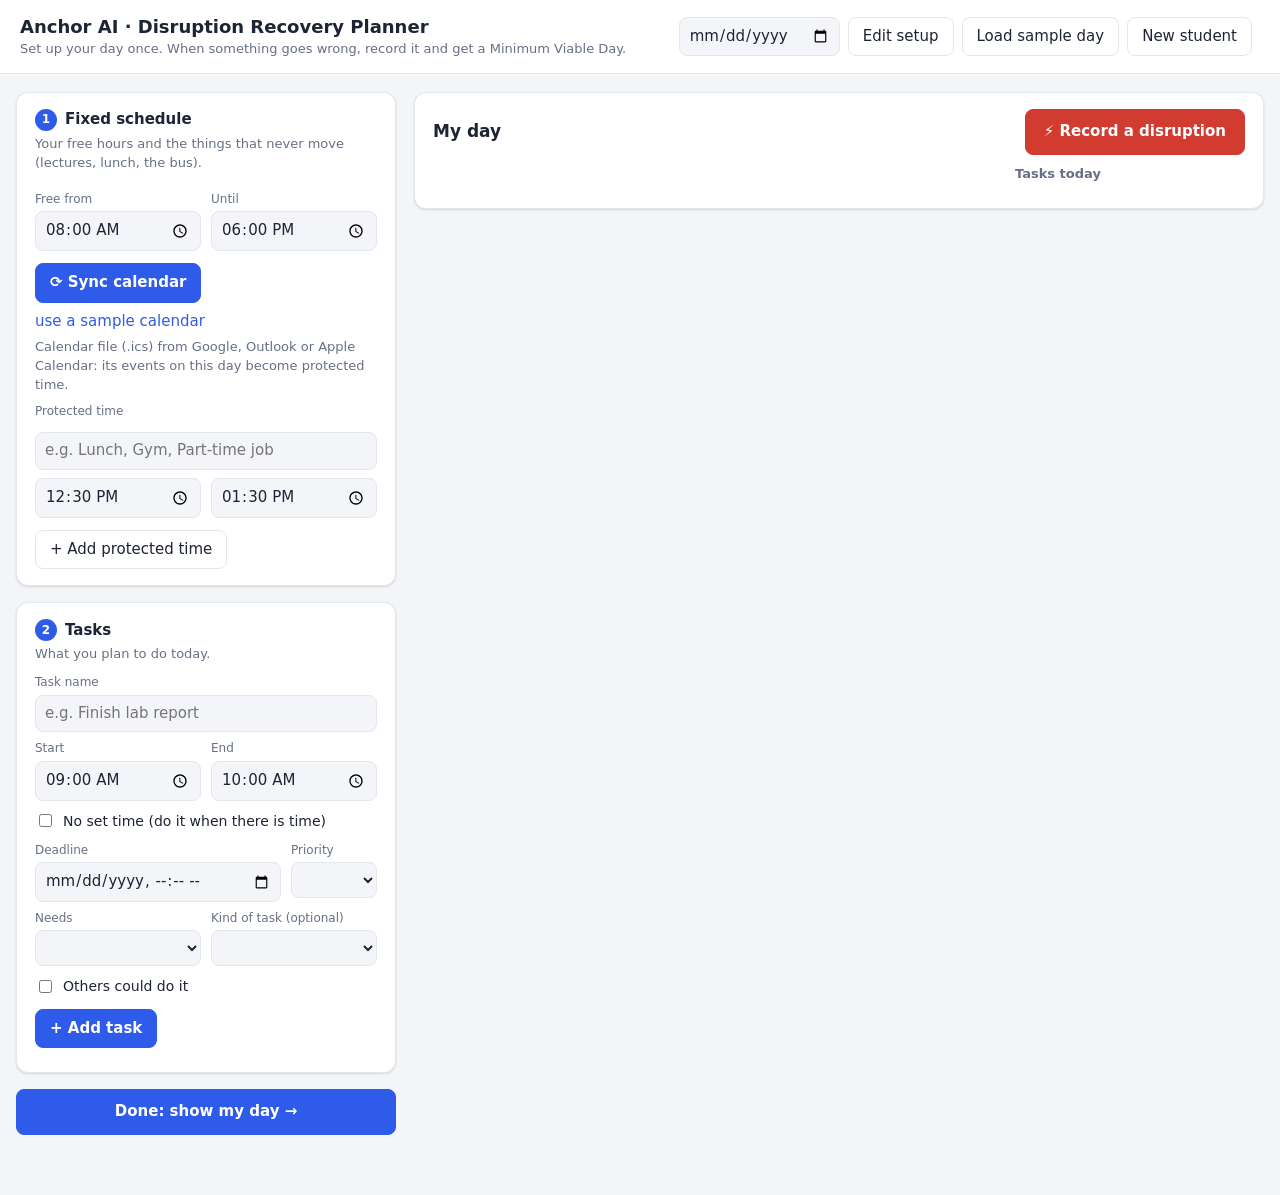
==== commit 91c9dce4: "C1 Model 1: optional task category (coding/writing/reading/revision) as a feature; graceful when mis" ====
--- a/components/c1_disruption/demo/web/index.html
+++ b/components/c1_disruption/demo/web/index.html
@@ -191,8 +191,9 @@
       </div>
       <div class="row">
         <div><label for="tType">Needs</label><select id="tType"></select></div>
-        <div style="display:flex;align-items:end"><label class="check" style="margin:0 0 8px"><input type="checkbox" id="tDelegable"> Others could do it</label></div>
-      </div>
+        <div><label for="tCategory">Kind of task (optional)</label><select id="tCategory"></select></div>
+      </div>
+      <label class="check"><input type="checkbox" id="tDelegable"> Others could do it</label>
       <div class="actions"><button class="primary" id="btnTask">+ Add task</button></div>
       <ul class="list" id="setupTasks"></ul>
     </section>
@@ -476,6 +477,7 @@
   const title = $("tTitle").value.trim(); if (!title) throw new Error("Give the task a name");
   const body = { title, type: $("tType").value, priority: $("tPriority").value, deadline: $("tDeadline").value,
                  delegable: $("tDelegable").checked, plannedDate: day() };
+  if ($("tCategory").value) body.category = $("tCategory").value;
   if (!body.deadline) throw new Error("Set the deadline");
   if ($("tFlexible").checked) {
     body.estimatedHours = Number($("tHours").value);
@@ -539,6 +541,7 @@
 /* ================= wiring ================= */
 function fill(id, values, text = (v) => v) { $(id).innerHTML = values.map(v => `<option value="${v}">${esc(text(v))}</option>`).join(""); }
 fill("tType", CFG.taskTypes, v => TYPE_TEXT[v] || v); fill("tPriority", CFG.priorities);
+fill("tCategory", ["", ...(CFG.categories || [])], v => v || "— not set —");
 fill("dType", CFG.disruptionTypes, v => `${NAMES[v] || v}${CFG.disruptionKinds[v] === "unavailable" ? " (my time is taken)" : ""}`);
 $("tPriority").value = "Medium";
 const now = new Date(); $("day").value = `${now.getFullYear()}-${pad(now.getMonth() + 1)}-${pad(now.getDate())}`;
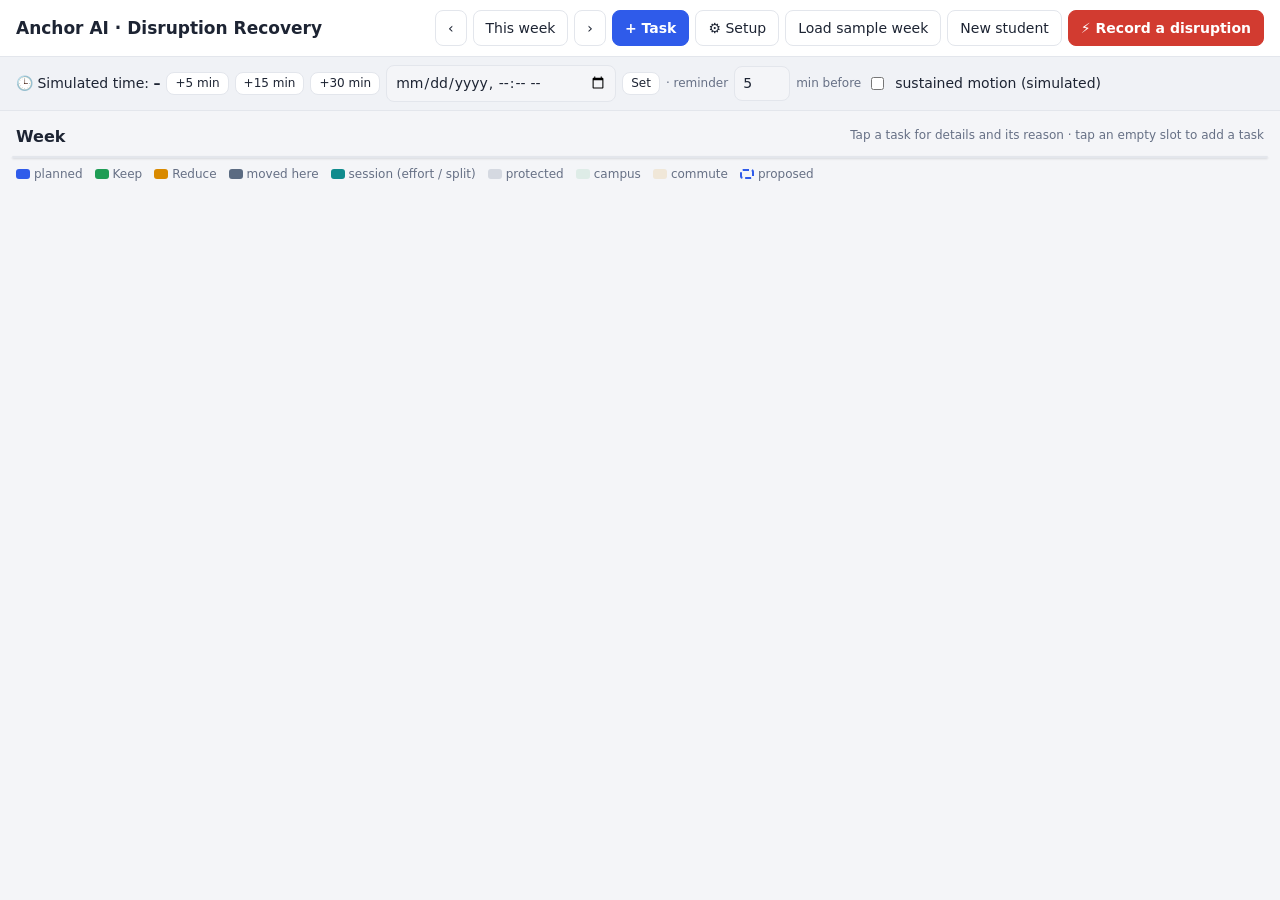
==== commit f3700753: "C1 web demo: week calendar main screen with popups, rearranger options A-E, simulated clock and star" ====
--- a/components/c1_disruption/demo/web/index.html
+++ b/components/c1_disruption/demo/web/index.html
@@ -3,260 +3,257 @@
 <head>
 <meta charset="utf-8">
 <meta name="viewport" content="width=device-width, initial-scale=1">
-<title>Anchor AI · Disruption Recovery</title>
+<title>Anchor AI · Week Planner</title>
 <style>
   :root {
     --bg: #f4f5f8; --card: #ffffff; --ink: #1d2433; --muted: #667085; --line: #e3e6ec; --soft: #f0f2f6;
     --accent: #2f5bea; --accent-ink: #ffffff; --danger: #d23b30; --danger-ink: #ffffff;
-    --keep: #1f9d55; --reduce: #d98a00; --move: #5b6b82; --delegate: #7a4bd1;
-    --protect: #d5d9e1; --protect-ink: #475467; --task: #2f5bea; --off: rgba(16,24,40,.05);
+    --keep: #1f9d55; --reduce: #d98a00; --move: #5b6b82; --delegate: #7a4bd1; --task: #2f5bea; --session: #0f8b8d;
+    --protect: #d5d9e1; --protect-ink: #475467; --off: rgba(16,24,40,.06);
+    --campus: rgba(31,157,85,.10); --commute: rgba(217,138,0,.13); --office: rgba(47,91,234,.08);
     --shadow: 0 1px 2px rgba(16,24,40,.06), 0 1px 3px rgba(16,24,40,.08);
   }
   @media (prefers-color-scheme: dark) {
     :root:not([data-theme="light"]) {
       --bg: #12151c; --card: #1b2029; --ink: #e8ebf1; --muted: #9aa3b2; --line: #2c3340; --soft: #232935;
       --accent: #6d8dff; --accent-ink: #0d1020; --danger: #ff6b5f; --danger-ink: #1b0705;
-      --keep: #34c375; --reduce: #f0ae35; --move: #8090a8; --delegate: #a487ef;
-      --protect: #343c4a; --protect-ink: #c3cad6; --task: #5a7dff; --off: rgba(0,0,0,.25); --shadow: none;
+      --keep: #34c375; --reduce: #f0ae35; --move: #8090a8; --delegate: #a487ef; --task: #5a7dff; --session: #2bb5b7;
+      --protect: #343c4a; --protect-ink: #c3cad6; --off: rgba(0,0,0,.28);
+      --campus: rgba(52,195,117,.10); --commute: rgba(240,174,53,.12); --office: rgba(109,141,255,.10); --shadow: none;
     }
   }
   * { box-sizing: border-box; }
-  body { margin: 0; background: var(--bg); color: var(--ink);
-         font: 15px/1.45 system-ui, -apple-system, "Segoe UI", Roboto, sans-serif; }
-  header { padding: 14px 20px; border-bottom: 1px solid var(--line); background: var(--card);
-           display: flex; flex-wrap: wrap; gap: 12px; align-items: center; justify-content: space-between; }
-  header h1 { font-size: 18px; margin: 0; }
-  header .sub { color: var(--muted); font-size: 13px; }
-  .hbar { display: flex; flex-wrap: wrap; gap: 8px; align-items: center; }
-  main { max-width: 1320px; margin: 0 auto; padding: 18px 16px 60px;
-         display: grid; grid-template-columns: 380px 1fr; gap: 18px; align-items: start; }
-  main.setup-closed { grid-template-columns: 1fr; }
-  main.setup-closed #setup { display: none; }
-  @media (max-width: 980px) { main { grid-template-columns: 1fr; } }
-  .card { background: var(--card); border: 1px solid var(--line); border-radius: 12px; padding: 16px 18px;
-          box-shadow: var(--shadow); margin-bottom: 16px; }
-  .card h2 { font-size: 15px; margin: 0 0 4px; display: flex; align-items: center; gap: 8px; }
-  .card .hint { color: var(--muted); font-size: 13px; margin: 0 0 10px; }
-  .step { display: inline-grid; place-items: center; width: 22px; height: 22px; border-radius: 50%;
-          background: var(--accent); color: var(--accent-ink); font-size: 12px; font-weight: 700; }
-  label { display: block; font-size: 12px; color: var(--muted); margin: 8px 0 3px; }
-  input, select { width: 100%; padding: 7px 9px; border: 1px solid var(--line); border-radius: 8px;
-                  background: var(--bg); color: var(--ink); font: inherit; min-width: 0; }
-  input[type=checkbox] { width: auto; }
-  .row { display: grid; grid-template-columns: 1fr 1fr; gap: 10px; }
-  .row3 { display: grid; grid-template-columns: 1.3fr 1fr 1fr; gap: 8px; }
-  .check { display: flex; gap: 8px; align-items: center; margin-top: 10px; font-size: 14px; color: var(--ink); }
-  button { font: inherit; border-radius: 8px; padding: 8px 14px; cursor: pointer; border: 1px solid var(--line);
-           background: var(--card); color: var(--ink); }
+  body { margin: 0; background: var(--bg); color: var(--ink); font: 14px/1.45 system-ui, -apple-system, "Segoe UI", Roboto, sans-serif; }
+  header { position: sticky; top: 0; z-index: 20; background: var(--card); border-bottom: 1px solid var(--line);
+           padding: 10px 16px; display: flex; flex-wrap: wrap; gap: 10px; align-items: center; justify-content: space-between; }
+  header h1 { font-size: 17px; margin: 0; }
+  .bar { display: flex; flex-wrap: wrap; gap: 6px; align-items: center; }
+  button { font: inherit; border-radius: 8px; padding: 7px 12px; cursor: pointer; border: 1px solid var(--line); background: var(--card); color: var(--ink); }
   button.primary { background: var(--accent); border-color: var(--accent); color: var(--accent-ink); font-weight: 600; }
   button.alert { background: var(--danger); border-color: var(--danger); color: var(--danger-ink); font-weight: 700; }
-  button.big { padding: 11px 18px; font-size: 15px; }
+  button.small { padding: 2px 8px; font-size: 12px; }
   button.link { border: none; background: none; color: var(--accent); padding: 0; }
-  button.small { padding: 2px 8px; font-size: 12px; }
-  button:disabled { opacity: .5; cursor: default; }
-  .actions { display: flex; flex-wrap: wrap; gap: 8px; margin-top: 12px; align-items: center; }
-  .muted { color: var(--muted); font-size: 13px; }
-  .pill { display: inline-block; padding: 1px 9px; border-radius: 999px; font-size: 12px; font-weight: 600; color: #fff; }
-  .Keep { background: var(--keep); } .Reduce { background: var(--reduce); }
-  .Move { background: var(--move); } .Delegate { background: var(--delegate); }
-  .chip { display: inline-flex; gap: 6px; align-items: center; border: 1px solid var(--line); border-radius: 999px;
-          padding: 2px 4px 2px 10px; font-size: 12px; }
-  .chip.plain { padding: 2px 10px; }
-  .chips { display: flex; flex-wrap: wrap; gap: 6px; margin: 4px 0 8px; }
-  .list { list-style: none; margin: 8px 0 0; padding: 0; }
-  .list li { display: flex; gap: 8px; align-items: center; justify-content: space-between; padding: 7px 0;
-             border-top: 1px solid var(--line); font-size: 13px; }
-  .list .t { font-weight: 600; } .list .m { color: var(--muted); font-size: 12px; }
-  .done-row .t { text-decoration: line-through; color: var(--muted); }
-  /* day calendar */
-  .cal-head { display: flex; flex-wrap: wrap; gap: 10px; align-items: center; justify-content: space-between; margin-bottom: 10px; }
-  .cal-head h2 { margin: 0; font-size: 17px; }
-  .cal-wrap { display: grid; grid-template-columns: 1fr 230px; gap: 16px; }
-  @media (max-width: 760px) { .cal-wrap { grid-template-columns: 1fr; } }
-  .cal { position: relative; border-top: 1px solid var(--line); margin-left: 48px; }
-  .hour { position: absolute; left: -48px; right: 0; border-top: 1px solid var(--line); font-size: 11px; color: var(--muted); }
-  .hour span { position: absolute; top: -8px; left: 0; width: 42px; text-align: right; background: var(--card); padding-right: 4px; }
-  .off { position: absolute; left: 0; right: 0; background: var(--off); }
-  .ev { position: absolute; border-radius: 7px; padding: 3px 8px; font-size: 12px; overflow: hidden; line-height: 1.3;
-        border: 1px solid transparent; }
+  button:disabled { opacity: .45; cursor: default; }
+  input, select { padding: 6px 8px; border: 1px solid var(--line); border-radius: 8px; background: var(--bg); color: var(--ink); font: inherit; min-width: 0; }
+  label { display: block; font-size: 12px; color: var(--muted); margin: 8px 0 3px; }
+  .full { width: 100%; }
+  .row { display: grid; grid-template-columns: 1fr 1fr; gap: 10px; }
+  .row3 { display: grid; grid-template-columns: 1fr 1fr 1fr; gap: 8px; }
+  .check { display: flex; gap: 8px; align-items: center; margin-top: 10px; font-size: 14px; color: var(--ink); }
+  .muted { color: var(--muted); font-size: 12px; }
+  .pill { display: inline-block; padding: 1px 8px; border-radius: 999px; font-size: 11px; font-weight: 600; color: #fff; }
+  .Keep { background: var(--keep); } .Reduce { background: var(--reduce); } .Move { background: var(--move); }
+  .Delegate { background: var(--delegate); } .task { background: var(--task); } .session { background: var(--session); }
+  .chip { display: inline-flex; gap: 6px; align-items: center; border: 1px solid var(--line); border-radius: 999px; padding: 2px 4px 2px 10px; font-size: 12px; margin: 2px; }
+  .clock { display: flex; flex-wrap: wrap; gap: 6px; align-items: center; padding: 8px 16px; background: var(--soft); border-bottom: 1px solid var(--line); }
+  .clock b { font-variant-numeric: tabular-nums; }
+  main { padding: 10px 12px 60px; }
+  .weekhead { display: flex; align-items: center; justify-content: space-between; gap: 8px; margin: 4px 4px 8px; flex-wrap: wrap; }
+  .weekhead h2 { margin: 0; font-size: 16px; }
+  .banner { border: 1px solid var(--line); border-left: 4px solid var(--reduce); background: var(--card); border-radius: 8px; padding: 8px 12px; margin: 0 4px 8px; }
+  .scroll { overflow-x: auto; background: var(--card); border: 1px solid var(--line); border-radius: 12px; box-shadow: var(--shadow); }
+  .grid { display: grid; grid-template-columns: 50px repeat(7, minmax(130px, 1fr)); min-width: 980px; }
+  .dayhead { padding: 8px 6px; border-bottom: 1px solid var(--line); border-left: 1px solid var(--line); background: var(--card); min-height: 64px; }
+  .dayhead.today { background: var(--soft); }
+  .dayhead .dn { font-weight: 700; }
+  .tray { display: flex; flex-wrap: wrap; gap: 3px; margin-top: 4px; }
+  .tray .pill { cursor: pointer; }
+  .axis { position: relative; }
+  .axis span { position: absolute; right: 6px; font-size: 10px; color: var(--muted); transform: translateY(-6px); }
+  .col { position: relative; border-left: 1px solid var(--line); cursor: copy; }
+  .col.today { background: rgba(47,91,234,.03); }
+  .hl { position: absolute; left: 0; right: 0; border-top: 1px solid var(--line); pointer-events: none; }
+  .off { position: absolute; left: 0; right: 0; background: var(--off); pointer-events: none; }
+  .routine { position: absolute; left: 0; right: 0; font-size: 10px; color: var(--muted); padding: 1px 4px; pointer-events: none; }
+  .routine.Campus { background: var(--campus); } .routine.Commute { background: var(--commute); } .routine.Office { background: var(--office); }
+  .ev { position: absolute; border-radius: 6px; padding: 2px 6px; font-size: 11px; overflow: hidden; line-height: 1.25; color: #fff; cursor: pointer; z-index: 2; border: 1px solid rgba(0,0,0,.08); }
   .ev .et { font-weight: 600; white-space: nowrap; overflow: hidden; text-overflow: ellipsis; }
-  .ev .em { opacity: .85; font-size: 11px; }
-  .ev.task { background: var(--task); color: #fff; }
-  .ev.protect { background: var(--protect); color: var(--protect-ink); }
-  .ev.Keep { background: var(--keep); color: #fff; } .ev.Reduce { background: var(--reduce); color: #fff; }
-  .ev.ghost { background: transparent; border: 2px dashed var(--task); color: var(--muted); opacity: .8; }
-  .ev { z-index: 1; }
-  .band { position: absolute; left: 0; right: 0; pointer-events: none; z-index: 2; border-top: 2px solid var(--danger); border-bottom: 2px solid var(--danger);
-          background: repeating-linear-gradient(45deg, rgba(210,59,48,.20) 0 7px, rgba(210,59,48,.06) 7px 14px); }
-  .band span { position: absolute; right: 6px; top: 2px; font-size: 11px; font-weight: 700; color: var(--danger); }
-  .side h3 { font-size: 13px; margin: 0 0 4px; color: var(--muted); font-weight: 600; }
-  .banner { border: 1px solid var(--line); border-left: 4px solid var(--keep); border-radius: 8px; padding: 9px 12px; margin-bottom: 12px; font-size: 13px; }
-  .banner.pending { border-left-color: var(--reduce); }
-  .empty { color: var(--muted); font-size: 14px; padding: 30px 10px; text-align: center; border: 1px dashed var(--line); border-radius: 10px; }
-  /* dialogs */
-  dialog { border: none; border-radius: 14px; padding: 0; background: var(--card); color: var(--ink);
-           width: min(960px, calc(100vw - 32px)); max-height: calc(100vh - 40px); box-shadow: 0 20px 50px rgba(0,0,0,.3); }
-  dialog.narrow { width: min(460px, calc(100vw - 32px)); }
-  dialog::backdrop { background: rgba(10,14,22,.55); }
-  .dlg-head { padding: 14px 18px; border-bottom: 1px solid var(--line); display: flex; justify-content: space-between; align-items: center; gap: 10px; }
-  .dlg-head h2 { margin: 0; font-size: 16px; }
-  .dlg-body { padding: 14px 18px; overflow-y: auto; overflow-x: hidden; max-height: calc(100vh - 170px); }
-  .dlg-foot { padding: 12px 18px; border-top: 1px solid var(--line); display: flex; gap: 8px; justify-content: flex-end; flex-wrap: wrap; }
-  /* MVD comparison */
-  .tl-axis, .tl-row { display: grid; grid-template-columns: 200px 1fr; align-items: center; }
-  .tl-row { min-height: 34px; border-top: 1px solid var(--line); }
-  .tl-name { font-size: 13px; padding-right: 10px; overflow: hidden; text-overflow: ellipsis; white-space: nowrap; }
-  .track { position: relative; height: 34px; }
+  .ev.protect { background: var(--protect); color: var(--protect-ink); cursor: default; z-index: 1; }
+  .ev.task { background: var(--task); } .ev.Keep { background: var(--keep); } .ev.Reduce { background: var(--reduce); }
+  .ev.moved { background: var(--move); } .ev.session { background: repeating-linear-gradient(135deg, var(--session) 0 8px, color-mix(in srgb, var(--session) 82%, #000) 8px 16px); }
+  .ev.done { opacity: .45; text-decoration: line-through; } .ev.started { outline: 2px solid var(--keep); outline-offset: 1px; }
+  .ev.ghost { background: color-mix(in srgb, var(--card) 70%, transparent); color: var(--ink); border: 2px dashed var(--accent); z-index: 3; }
+  .band { position: absolute; left: 0; right: 0; z-index: 3; pointer-events: none; border-top: 2px solid var(--danger); border-bottom: 2px solid var(--danger);
+          background: repeating-linear-gradient(45deg, rgba(210,59,48,.20) 0 7px, rgba(210,59,48,.05) 7px 14px); }
+  .now { position: absolute; left: 0; right: 0; border-top: 2px solid var(--danger); z-index: 4; pointer-events: none; }
+  .now::before { content: ""; position: absolute; left: -4px; top: -5px; width: 8px; height: 8px; border-radius: 50%; background: var(--danger); }
+  .legend { display: flex; flex-wrap: wrap; gap: 12px; font-size: 12px; color: var(--muted); margin: 8px 4px; }
+  .legend i { display: inline-block; width: 14px; height: 10px; border-radius: 3px; margin-right: 4px; vertical-align: middle; }
+  dialog { border: none; border-radius: 14px; padding: 0; background: var(--card); color: var(--ink); width: min(560px, calc(100vw - 24px));
+           max-height: calc(100vh - 32px); box-shadow: 0 20px 50px rgba(0,0,0,.3); }
+  dialog.wide { width: min(980px, calc(100vw - 24px)); }
+  dialog::backdrop { background: rgba(10,14,22,.5); }
+  .dh { padding: 12px 16px; border-bottom: 1px solid var(--line); display: flex; justify-content: space-between; align-items: center; gap: 10px; }
+  .dh h2 { margin: 0; font-size: 16px; }
+  .db { padding: 12px 16px; overflow: auto; max-height: calc(100vh - 160px); }
+  .df { padding: 10px 16px; border-top: 1px solid var(--line); display: flex; gap: 8px; justify-content: flex-end; flex-wrap: wrap; align-items: center; }
+  .card { border: 1px solid var(--line); border-left: 4px solid var(--move); border-radius: 8px; padding: 8px 12px; margin: 8px 0; }
+  .card.Keep { border-left-color: var(--keep); } .card.Reduce { border-left-color: var(--reduce); } .card.Delegate { border-left-color: var(--delegate); }
+  .card.decide { border-left-color: var(--danger); }
+  .opt { border: 1px solid var(--line); border-radius: 10px; padding: 10px 12px; margin: 8px 0; display: grid; grid-template-columns: 28px 1fr; gap: 10px; cursor: pointer; }
+  .opt.na { opacity: .5; cursor: not-allowed; }
+  .opt.sel { border-color: var(--accent); box-shadow: 0 0 0 2px color-mix(in srgb, var(--accent) 35%, transparent); }
+  .code { font-family: ui-monospace, Consolas, monospace; font-size: 11px; color: var(--muted); }
+  .risk { color: var(--danger); font-weight: 600; }
+  .replies { display: grid; gap: 8px; margin-top: 10px; }
+  .replies button { text-align: left; padding: 10px 12px; }
+  .replies button.first { border-color: var(--accent); font-weight: 600; }
+  .tl-row { display: grid; grid-template-columns: 200px 1fr; align-items: center; border-top: 1px solid var(--line); min-height: 32px; }
+  .track { position: relative; height: 32px; }
+  .bar2 { position: absolute; top: 6px; height: 20px; border-radius: 5px; font-size: 11px; color: #fff; padding: 1px 6px; white-space: nowrap; overflow: hidden; }
+  .bar2.ghost { background: transparent; border: 2px dashed var(--task); top: 4px; height: 24px; }
+  .ovl { position: absolute; top: 0; bottom: 0; pointer-events: none; }
+  .ovl.p { background: var(--protect); opacity: .55; }
+  .ovl.w { background: repeating-linear-gradient(45deg, rgba(210,59,48,.2) 0 6px, rgba(210,59,48,.05) 6px 12px); border-left: 2px solid var(--danger); border-right: 2px solid var(--danger); }
   .tick { position: absolute; top: 0; bottom: 0; border-left: 1px dashed var(--line); font-size: 10px; color: var(--muted); }
   .tick span { position: absolute; top: 2px; left: 3px; }
-  .bar { position: absolute; top: 7px; height: 20px; border-radius: 5px; font-size: 11px; color: #fff; padding: 1px 6px; white-space: nowrap; overflow: hidden; }
-  .bar.ghost { background: transparent; border: 2px dashed var(--task); top: 5px; height: 24px; }
-  .overlay { position: absolute; top: 0; bottom: 0; pointer-events: none; }
-  .overlay.protect { background: var(--protect); opacity: .55; }
-  .overlay.window { background: repeating-linear-gradient(45deg, rgba(210,59,48,.2) 0 6px, rgba(210,59,48,.05) 6px 12px);
-                    border-left: 2px solid var(--danger); border-right: 2px solid var(--danger); }
-  .legend { display: flex; flex-wrap: wrap; gap: 14px; font-size: 12px; color: var(--muted); margin-top: 10px; }
-  .legend i { display: inline-block; width: 14px; height: 10px; border-radius: 3px; margin-right: 5px; vertical-align: middle; }
-  .explain { display: grid; gap: 10px; margin-top: 14px; }
-  .ex { border: 1px solid var(--line); border-left: 4px solid var(--move); border-radius: 8px; padding: 9px 12px; }
-  .ex.Keep { border-left-color: var(--keep); background: none; } .ex.Reduce { border-left-color: var(--reduce); background: none; }
-  .ex.Move { border-left-color: var(--move); background: none; } .ex.Delegate { border-left-color: var(--delegate); background: none; }
-  .ex-head { display: flex; flex-wrap: wrap; gap: 8px; align-items: center; font-weight: 600; }
-  .ex-meta { font-size: 12px; color: var(--muted); font-weight: 400; }
-  .code { font-family: ui-monospace, Consolas, monospace; font-size: 11px; color: var(--muted); }
-  .risk { color: var(--danger); font-weight: 600; font-size: 12px; }
-  .warn { border: 1px solid var(--reduce); border-radius: 8px; padding: 8px 12px; margin-top: 10px; font-size: 13px; }
-  #toast { position: fixed; left: 50%; bottom: 22px; transform: translateX(-50%); max-width: 90vw;
-           background: var(--danger); color: #fff; padding: 10px 16px; border-radius: 10px; display: none; z-index: 99; }
-  #toast.ok { background: var(--keep); }
-  #fab { position: fixed; right: 22px; bottom: 22px; z-index: 5; box-shadow: 0 8px 20px rgba(210,59,48,.35); border-radius: 999px; }
-  @media (min-width: 981px) { #fab { display: none; } }
+  table { width: 100%; border-collapse: collapse; font-size: 13px; }
+  td, th { padding: 6px; border-bottom: 1px solid var(--line); text-align: left; vertical-align: top; }
+  #toast { position: fixed; left: 50%; bottom: 20px; transform: translateX(-50%); max-width: 92vw; background: var(--danger); color: #fff; padding: 10px 16px; border-radius: 10px; display: none; z-index: 99; }
+  #toast.ok { background: var(--keep); } #toast.info { background: var(--accent); color: var(--accent-ink); }
 </style>
 </head>
 <body>
 <header>
-  <div>
-    <h1>Anchor AI · Disruption Recovery Planner</h1>
-    <div class="sub">Set up your day once. When something goes wrong, record it and get a Minimum Viable Day.</div>
-  </div>
-  <div class="hbar">
-    <input type="date" id="day" aria-label="Day" style="width:auto">
-    <button id="btnSetup">Edit setup</button>
-    <button id="btnSample">Load sample day</button>
-    <button id="btnNew">New student</button>
-    <span class="muted" id="who"></span>
+  <h1>Anchor AI · Disruption Recovery</h1>
+  <div class="bar">
+    <button id="bPrev" aria-label="Previous week">‹</button><button id="bToday">This week</button><button id="bNext" aria-label="Next week">›</button>
+    <button class="primary" id="bAdd">+ Task</button>
+    <button id="bSetup">⚙ Setup</button>
+    <button id="bSample">Load sample week</button>
+    <button id="bNew">New student</button>
+    <button class="alert" id="bDisrupt">⚡ Record a disruption</button>
   </div>
 </header>
-
-<main id="main">
-  <!-- ======== first setup ======== -->
-  <div id="setup">
-    <section class="card">
-      <h2><span class="step">1</span> Fixed schedule</h2>
-      <p class="hint">Your free hours and the things that never move (lectures, lunch, the bus).</p>
-      <div class="row">
-        <div><label for="workStart">Free from</label><input type="time" id="workStart" value="08:00"></div>
-        <div><label for="workEnd">Until</label><input type="time" id="workEnd" value="18:00"></div>
+<div class="clock" id="clock">
+  <span>🕒 Simulated time: <b id="simNow">–</b></span>
+  <button class="small" data-jump="5">+5 min</button><button class="small" data-jump="15">+15 min</button><button class="small" data-jump="30">+30 min</button>
+  <input type="datetime-local" id="simSet" aria-label="Set the simulated time"><button class="small" id="bSet">Set</button>
+  <span class="muted">· reminder</span><input type="number" id="remind" min="0" max="60" value="5" style="width:56px" aria-label="Reminder minutes"><span class="muted">min before</span>
+  <label class="check" style="margin:0"><input type="checkbox" id="motion"> sustained motion (simulated)</label>
+  <span class="muted" id="who"></span>
+</div>
+
+<main>
+  <div class="weekhead"><h2 id="weekTitle">Week</h2><span class="muted">Tap a task for details and its reason · tap an empty slot to add a task</span></div>
+  <div id="banners"></div>
+  <div class="scroll"><div class="grid" id="week"></div></div>
+  <div class="legend">
+    <span><i class="task"></i>planned</span><span><i class="Keep"></i>Keep</span><span><i class="Reduce"></i>Reduce</span>
+    <span><i class="Move"></i>moved here</span><span><i class="session"></i>session (effort / split)</span>
+    <span><i style="background:var(--protect)"></i>protected</span><span><i style="background:var(--campus)"></i>campus</span>
+    <span><i style="background:var(--commute)"></i>commute</span><span><i style="border:2px dashed var(--accent)"></i>proposed</span>
+  </div>
+</main>
+
+<dialog id="dTask">
+  <div class="dh"><h2 id="tHead">Add a task</h2><button class="small" data-close>✕</button></div>
+  <div class="db">
+    <label for="tTitle">Task name</label><input id="tTitle" class="full" placeholder="e.g. Finish lab report">
+    <div class="row">
+      <div><label for="tType">Needs</label><select id="tType" class="full"></select></div>
+      <div><label for="tPriority">Priority</label><select id="tPriority" class="full"></select></div>
+    </div>
+    <label class="check"><input type="checkbox" id="tEffort"> Effort task: a total amount of work, spread over the days before the deadline</label>
+    <div id="normalFields">
+      <div class="row3">
+        <div><label for="tDay">Day</label><input type="date" id="tDay" class="full"></div>
+        <div><label for="tStart">Start</label><input type="time" id="tStart" class="full" value="09:00"></div>
+        <div><label for="tEnd">End</label><input type="time" id="tEnd" class="full" value="10:00"></div>
       </div>
-      <div class="actions">
-        <button class="primary" id="btnSync">⟳ Sync calendar</button>
-        <button class="link" id="btnSampleCal">use a sample calendar</button>
-        <input type="file" id="icsFile" accept=".ics,text/calendar" hidden>
+      <label class="check"><input type="checkbox" id="tFlex"> No set time (do it when there is time)</label>
+      <div id="hoursRow" hidden><label for="tHours">Takes (hours)</label><input type="number" id="tHours" min="0.25" step="0.25" value="1" class="full"></div>
+      <label class="check"><input type="checkbox" id="tSplit" checked> Can be split into sessions</label>
+    </div>
+    <div id="effortFields" hidden>
+      <div class="row3">
+        <div><label for="eTotal">Total work (hours)</label><input type="number" id="eTotal" min="0.5" step="0.5" value="6" class="full"></div>
+        <div><label for="eMin">Shortest session (min)</label><input type="number" id="eMin" min="5" step="5" value="30" class="full"></div>
+        <div><label for="eMax">Longest session (min)</label><input type="number" id="eMax" min="5" step="5" value="90" class="full"></div>
       </div>
-      <p class="muted" style="margin:6px 0 0">Calendar file (.ics) from Google, Outlook or Apple Calendar: its events on this day become protected time.</p>
-      <label>Protected time</label>
-      <div id="blocks" class="chips"></div>
-      <input id="blkLabel" placeholder="e.g. Lunch, Gym, Part-time job" aria-label="Name">
-      <div class="row" style="margin-top:8px">
-        <input type="time" id="blkStart" value="12:30" aria-label="From">
-        <input type="time" id="blkEnd" value="13:30" aria-label="Until">
-      </div>
-      <div class="actions"><button id="btnBlock">+ Add protected time</button></div>
-    </section>
-
-    <section class="card">
-      <h2><span class="step">2</span> Tasks</h2>
-      <p class="hint">What you plan to do today.</p>
-      <label for="tTitle">Task name</label>
-      <input id="tTitle" placeholder="e.g. Finish lab report">
-      <div id="timeFields" class="row">
-        <div><label for="tStart">Start</label><input type="time" id="tStart" value="09:00"></div>
-        <div><label for="tEnd">End</label><input type="time" id="tEnd" value="10:00"></div>
-      </div>
-      <div id="hoursField" hidden><label for="tHours">Takes (hours)</label><input type="number" id="tHours" min="0.25" step="0.25" value="1"></div>
-      <label class="check"><input type="checkbox" id="tFlexible"> No set time (do it when there is time)</label>
-      <div class="row">
-        <div><label for="tDeadline">Deadline</label><input type="datetime-local" id="tDeadline"></div>
-        <div><label for="tPriority">Priority</label><select id="tPriority"></select></div>
-      </div>
-      <div class="row">
-        <div><label for="tType">Needs</label><select id="tType"></select></div>
-        <div><label for="tCategory">Kind of task (optional)</label><select id="tCategory"></select></div>
-      </div>
-      <label class="check"><input type="checkbox" id="tDelegable"> Others could do it</label>
-      <div class="actions"><button class="primary" id="btnTask">+ Add task</button></div>
-      <ul class="list" id="setupTasks"></ul>
-    </section>
-
-    <button class="primary big" id="btnDone" style="width:100%">Done: show my day →</button>
+    </div>
+    <div class="row">
+      <div><label for="tDeadline">Deadline</label><input type="datetime-local" id="tDeadline" class="full"></div>
+      <div><label for="tLocation">Where</label><select id="tLocation" class="full"></select><div class="muted" id="locHint"></div></div>
+    </div>
+    <div class="row">
+      <div><label for="tCategory">Kind (optional)</label><select id="tCategory" class="full"></select></div>
+      <div style="display:flex;align-items:end"><label class="check" style="margin:0 0 6px"><input type="checkbox" id="tDelegable"> Others could do it</label></div>
+    </div>
   </div>
-
-  <!-- ======== the daily schedule ======== -->
-  <section class="card" id="daycard">
-    <div class="cal-head">
-      <h2 id="dayTitle">My day</h2>
-      <button class="alert big" id="btnDisrupt">⚡ Record a disruption</button>
-    </div>
-    <div id="dayBanner"></div>
-    <div class="cal-wrap">
-      <div id="calendar"></div>
-      <div class="side">
-        <h3>Tasks today</h3>
-        <ul class="list" id="sideTasks"></ul>
-        <div id="notToday"></div>
-      </div>
-    </div>
-  </section>
-</main>
-<button class="alert big" id="fab">⚡ Disruption</button>
-
-<!-- ======== record a disruption ======== -->
-<dialog id="dlgDisrupt" class="narrow">
-  <div class="dlg-head"><h2>⚡ Record a disruption</h2><button class="small" data-close>✕</button></div>
-  <div class="dlg-body">
-    <label for="dType">What happened?</label>
-    <select id="dType"></select>
+  <div class="df"><button data-close>Cancel</button><button class="primary" id="bSaveTask">Add task</button></div>
+</dialog>
+
+<dialog id="dSetup" class="wide">
+  <div class="dh"><h2>⚙ Setup: your normal week</h2><button class="small" data-close>✕</button></div>
+  <div class="db">
     <div class="row">
-      <div><label for="dStart">Started at</label><input type="time" id="dStart" value="09:00"></div>
-      <div><label for="dLost">Time lost (minutes)</label><input type="number" id="dLost" min="1" max="1439" value="150"></div>
-    </div>
+      <div><label for="workStart">Free from</label><input type="time" id="workStart" value="08:00" class="full"></div>
+      <div><label for="workEnd">Until</label><input type="time" id="workEnd" value="22:00" class="full"></div>
+    </div>
+    <h3 style="font-size:14px;margin:14px 0 4px">Routine — where you usually are (gives tasks their place)</h3>
+    <div id="routineList"></div>
+    <div class="row3" style="grid-template-columns:1.4fr 1fr 1fr 1fr">
+      <input id="rLabel" placeholder="e.g. Lectures"><input type="time" id="rStart" value="09:00"><input type="time" id="rEnd" value="12:30"><select id="rLoc"></select>
+    </div>
+    <div style="margin-top:6px"><button class="small" id="bAddRoutine">+ Add routine block</button></div>
+    <h3 style="font-size:14px;margin:14px 0 4px">Protected time — never moved (lunch, dinner, gym)</h3>
+    <div id="blockList"></div>
+    <div class="row3"><input id="pLabel" placeholder="e.g. Lunch"><input type="time" id="pStart" value="12:30"><input type="time" id="pEnd" value="13:30"></div>
+    <div style="margin-top:6px"><button class="small" id="bAddBlock">+ Add protected time</button>
+      <button class="small" id="bSync">⟳ Sync calendar (.ics)</button> <button class="link small" id="bSampleCal">use a sample calendar</button>
+      <input type="file" id="icsFile" accept=".ics,text/calendar" hidden></div>
+    <p class="muted">Calendar sync reads a calendar file exported from Google, Outlook or Apple Calendar; events on the shown week's first day become protected time.</p>
+  </div>
+  <div class="df"><button class="primary" id="bSaveSetup">Save</button></div>
+</dialog>
+
+<dialog id="dDisrupt">
+  <div class="dh"><h2>⚡ Record a disruption</h2><button class="small" data-close>✕</button></div>
+  <div class="db">
+    <label for="xType">What happened?</label><select id="xType" class="full"></select>
     <div class="row">
-      <div><label for="dSeverity">How bad</label>
-        <select id="dSeverity"><option value="1">1 · minor</option><option value="2">2 · moderate</option><option value="3" selected>3 · severe</option></select></div>
-      <div><label for="dFrom">Replan from</label><input type="time" id="dFrom" value="09:00"></div>
-    </div>
-    <label class="check"><input type="checkbox" id="dConfirm"> Yes, this really happened</label>
+      <div><label for="xStart">Started at</label><input type="time" id="xStart" class="full" value="09:00"></div>
+      <div><label for="xLost">Time lost (minutes)</label><input type="number" id="xLost" min="1" max="1439" value="120" class="full"></div>
+    </div>
+    <div class="row">
+      <div><label for="xSev">How bad</label><select id="xSev" class="full"><option value="1">1 · minor</option><option value="2">2 · moderate</option><option value="3" selected>3 · severe</option></select></div>
+      <div><label for="xFrom">Replan from</label><input type="time" id="xFrom" class="full" value="09:00"></div>
+    </div>
+    <label class="check"><input type="checkbox" id="xConfirm"> Yes, this really happened</label>
     <p class="muted">Nothing changes until you accept: the planner suggests, you decide.</p>
   </div>
-  <div class="dlg-foot"><button data-close>Cancel</button><button class="primary" id="btnMvd">Build my Minimum Viable Day</button></div>
+  <div class="df"><button data-close>Cancel</button><button class="primary" id="bMvd">Build my Minimum Viable Day</button></div>
 </dialog>
 
-<!-- ======== review the MVD ======== -->
-<dialog id="dlgMvd">
-  <div class="dlg-head"><h2>Your Minimum Viable Day</h2><button class="small" data-close>✕</button></div>
-  <div class="dlg-body">
-    <div id="mvdSummary" class="chips"></div>
-    <div id="mvdTimeline"></div>
-    <div class="legend">
-      <span><i style="border:2px dashed var(--task)"></i>original plan</span>
-      <span><i class="Keep"></i>Keep</span><span><i class="Reduce"></i>Reduce (shortened)</span>
-      <span><i class="Move"></i>Move to tomorrow</span><span><i class="Delegate"></i>Delegate</span>
-      <span><i style="background:var(--protect)"></i>protected</span><span><i style="background:rgba(210,59,48,.4)"></i>disruption</span>
-    </div>
-    <div id="mvdWarnings"></div>
-    <div class="explain" id="mvdExplain"></div>
-  </div>
-  <div class="dlg-foot"><button class="danger" id="btnReject">Reject (keep my plan)</button><button class="primary" id="btnAccept">Accept this plan</button></div>
+<dialog id="dMvd" class="wide">
+  <div class="dh"><h2>Today's Minimum Viable Day</h2><button class="small" data-close>✕</button></div>
+  <div class="db"><div id="mvdSummary"></div><div id="mvdTimeline"></div><div id="mvdCards"></div></div>
+  <div class="df"><button id="bMvdReject">Reject (keep my plan)</button><button class="primary" id="bMvdAccept">Accept today's plan</button></div>
+</dialog>
+
+<dialog id="dRe" class="wide">
+  <div class="dh"><h2>The rest of the week: where the moved tasks go</h2><button class="small" data-close>✕</button></div>
+  <div class="db"><div id="reBody"></div></div>
+  <div class="df"><span class="muted" id="reHint" style="margin-right:auto"></span>
+    <button id="bReReject">Reject</button><button id="bReEdit">Edit times</button><button class="primary" id="bReAccept">Accept</button></div>
+</dialog>
+
+<dialog id="dOpt" class="wide">
+  <div class="dh"><h2 id="optHead">This task does not fit — you choose</h2><button class="small" data-close>✕</button></div>
+  <div class="db"><p id="optReason"></p><div id="optList"></div></div>
+  <div class="df"><button data-close>Later</button><button class="primary" id="bChoose" disabled>Choose this option</button></div>
+</dialog>
+
+<dialog id="dDetail">
+  <div class="dh"><h2 id="detHead">Task</h2><button class="small" data-close>✕</button></div>
+  <div class="db" id="detBody"></div>
+  <div class="df" id="detActions"></div>
+</dialog>
+
+<dialog id="dPrompt">
+  <div class="dh"><h2 id="prHead">Time to start</h2><button class="small" data-close>✕</button></div>
+  <div class="db"><p id="prText"></p><div class="replies" id="prReplies"></div></div>
 </dialog>
 
 <div id="toast" role="status"></div>
@@ -264,326 +261,460 @@
 <script>
 const CFG = /*__CONFIG__*/{};
 const $ = (id) => document.getElementById(id);
-const TAG_ORDER = ["Keep", "Reduce", "Delegate", "Move"];
-const TAG_TEXT = { Keep: "Keep", Reduce: "Reduce", Move: "Move to tomorrow", Delegate: "Delegate" };
-const NAMES = { power_outage: "Power cut", transport_delay: "Transport delay", connectivity_failure: "No internet",
-                urgent_work: "Urgent work", family_obligation: "Family obligation", health_issue: "Health issue" };
+const pad = (n) => String(n).padStart(2, "0");
+const toMin = (t) => { const [h, m] = t.split(":").map(Number); return h * 60 + m; };
+const toHHMM = (m) => `${pad(Math.floor(m / 60))}:${pad(m % 60)}`;
+const addDays = (iso, n) => { const d = new Date(iso + "T00:00"); d.setDate(d.getDate() + n); return `${d.getFullYear()}-${pad(d.getMonth() + 1)}-${pad(d.getDate())}`; };
+const dayName = (iso, long) => new Date(iso + "T00:00").toLocaleDateString(undefined, long ? { weekday: "long", day: "numeric", month: "short" } : { weekday: "short", day: "numeric", month: "short" });
+const esc = (s) => String(s ?? "").replace(/[&<>"']/g, c => ({ "&": "&amp;", "<": "&lt;", ">": "&gt;", '"': "&quot;", "'": "&#39;" }[c]));
+const NAMES = { power_outage: "Power cut", transport_delay: "Transport delay", connectivity_failure: "No internet", urgent_work: "Urgent work", family_obligation: "Family obligation", health_issue: "Health issue" };
 const TYPE_TEXT = { Digital: "Digital (computer / power)", Analog: "Analog (paper, reading)", Meeting: "Meeting", Fixed: "Fixed appointment" };
-const state = { user: "", tasks: [], blocks: [], settings: null, mvd: null, accepted: {} };
-const PX = 1.15; // pixels per minute in the day calendar
-
-function esc(s) { return String(s ?? "").replace(/[&<>"']/g, c => ({ "&": "&amp;", "<": "&lt;", ">": "&gt;", '"': "&quot;", "'": "&#39;" }[c])); }
-function toast(msg, ok = false) {
-  const t = $("toast"); t.textContent = msg; t.className = ok ? "ok" : ""; t.style.display = "block";
-  clearTimeout(toast.timer); toast.timer = setTimeout(() => (t.style.display = "none"), ok ? 2400 : 6000);
-}
-async function api(method, path, body) {
-  const res = await fetch(CFG.prefix + path, {
-    method, headers: { "X-API-Key": CFG.apiKey, "X-User-Id": state.user, "Content-Type": "application/json" },
-    body: body === undefined ? undefined : JSON.stringify(body),
+const TAG_TEXT = { Keep: "Keep", Reduce: "Reduce", Move: "Move", Delegate: "Delegate" };
+const OPT_TITLE = { A: "Make room on another day", B: "Split across days", C: "Shorten it", D: "Delegate it", E: "Keep it: needs a slot" };
+const PX = 0.8, H0 = 6 * 60, H1 = 23 * 60;
+const state = { user: "", settings: null, blocks: [], tasks: [], weekStart: "", now: "", mvd: null, explain: {}, rearr: null,
+                editRe: false, prompts: {}, returnQueue: [], promptQueue: [], optTask: null, optPick: null, current: null };
+
+function toast(msg, kind = "err") { const t = $("toast"); t.textContent = msg; t.className = kind === "err" ? "" : kind; t.style.display = "block";
+  clearTimeout(toast.t); toast.t = setTimeout(() => (t.style.display = "none"), kind === "err" ? 6000 : 3500); }
+async function api(method, path, body, raw) {
+  const res = await fetch((raw ? "" : CFG.prefix) + path, { method, headers: { "X-API-Key": CFG.apiKey, "X-User-Id": state.user, "Content-Type": "application/json" },
+    body: body === undefined ? undefined : JSON.stringify(body) });
+  const data = await res.json().catch(() => null);
+  if (!res.ok) throw new Error((data && data.error && data.error.message) || (data && data.detail) || `${res.status} ${res.statusText}`);
+  return data;
+}
+async function run(fn) { try { await fn(); } catch (e) { toast(e.message); } }
+const today = () => state.now.slice(0, 10);
+const nowMin = () => toMin(state.now.slice(11, 16));
+
+/* ===================== clock ===================== */
+async function setClock(iso) {
+  const before = state.now;
+  state.now = (await api("PUT", "/demo/clock", { now: iso }, true)).now;
+  $("simNow").textContent = `${dayName(today(), true)} ${state.now.slice(11, 16)}`;
+  $("simSet").value = state.now;
+  if (!state.weekStart || (before && before.slice(0, 10) !== today())) state.weekStart = today();
+  render(); checkPrompts();
+}
+function jump(minutes) { const d = new Date(state.now); d.setMinutes(d.getMinutes() + minutes);
+  return setClock(`${d.getFullYear()}-${pad(d.getMonth() + 1)}-${pad(d.getDate())}T${pad(d.getHours())}:${pad(d.getMinutes())}`); }
+
+/* ===================== what goes on the calendar ===================== */
+function itemsFor() {
+  const items = [], tray = {};
+  const addTray = (date, entry) => (tray[date] = tray[date] || []).push(entry);
+  for (const t of state.tasks) {
+    if (t.sessions && t.sessions.length) {
+      t.sessions.forEach((s, i) => items.push({ kind: "session", task: t, date: s.date, start: s.start, end: s.end, done: s.done,
+        label: `${t.title} (${i + 1}/${t.sessions.length})`, reason: t.rearrangeReason }));
+      continue;
+    }
+    if (t.totalEffortMinutes) { addTray(t.plannedDate, { cls: "session", text: `${t.title}: ${t.totalEffortMinutes} min to spread`, task: t }); continue; }
+    const date = t.plannedDate;
+    if (t.needsSlot) { addTray(date, { cls: "Move", text: `Needs a slot: ${t.title} (${t.shortfallMinutes} min short)`, task: t, risk: true }); continue; }
+    if (t.mvdTag === "Delegate") { addTray(date, { cls: "Delegate", text: `Delegate: ${t.title}`, task: t }); continue; }
+    if (t.mvdTag === "Move" && !t.rearrangedBy) { addTray(date, { cls: "Move", text: `Moved: ${t.title}`, task: t }); continue; }
+    if (t.rearrangedFrom && t.plannedStart) { items.push({ kind: "moved", task: t, date, start: t.plannedStart, end: t.plannedEnd, label: `↪ ${t.title}`, reason: t.rearrangeReason }); continue; }
+    if ((t.mvdTag === "Keep" || t.mvdTag === "Reduce") && t.mvdStart) { items.push({ kind: t.mvdTag, task: t, date, start: t.mvdStart, end: t.mvdEnd, label: t.title, reason: state.explain[t.id] }); continue; }
+    if (t.plannedStart) { items.push({ kind: "task", task: t, date, start: t.plannedStart, end: t.plannedEnd, label: t.title,
+      reason: t.movedBy ? "Moved here to make room for a more urgent task (the option you chose)." : t.shortenedBy ? `Shortened by ${t.shortenedBy} min to make room (the option you chose).` : null }); continue; }
+    addTray(date, { cls: "task", text: `If time: ${t.title}`, task: t });
+  }
+  if (state.rearr && state.rearr.status === "proposed") {
+    for (const p of state.rearr.result.placements) {
+      const t = state.tasks.find(x => x.id === p.taskId);
+      items.push({ kind: "ghost", task: t, date: p.date, start: p.start, end: p.end, label: `proposed: ${t ? t.title : p.taskId}`, reason: p.reason });
+    }
+  }
+  return { items, tray };
+}
+function lanes(list) {
+  list.sort((a, b) => a.s - b.s || b.e - a.e); let cl = [], end = -1;
+  const flush = () => { const n = Math.max(...cl.map(i => i.lane)) + 1; cl.forEach(i => (i.lanes = n)); cl = []; };
+  for (const it of list) { if (it.s >= end && cl.length) flush(); const used = new Set(cl.filter(c => c.e > it.s).map(c => c.lane));
+    let l = 0; while (used.has(l)) l++; it.lane = l; cl.push(it); end = Math.max(end, it.e); }
+  if (cl.length) flush(); return list;
+}
+function render() {
+  if (!state.weekStart) return;
+  const days = [...Array(7)].map((_, i) => addDays(state.weekStart, i));
+  $("weekTitle").textContent = `${dayName(days[0])} – ${dayName(days[6])}`;
+  const { items, tray } = itemsFor();
+  const y = (m) => (m - H0) * PX, height = (H1 - H0) * PX;
+  const s = state.settings || { workStart: "08:00", workEnd: "22:00" };
+  let html = `<div class="dayhead"></div>`;
+  for (const d of days) {
+    html += `<div class="dayhead ${d === today() ? "today" : ""}"><div class="dn">${esc(dayName(d))}${d === today() ? " · today" : ""}</div>
+      <div class="tray">${(tray[d] || []).map(e => `<span class="pill ${e.cls}" data-task="${e.task.id}" title="${esc(e.text)}">${e.risk ? "⚠ " : ""}${esc(e.text.length > 30 ? e.text.slice(0, 29) + "…" : e.text)}</span>`).join("")}</div></div>`;
+  }
+  html += `<div class="axis" style="height:${height}px">`;
+  for (let m = H0; m <= H1; m += 60) html += `<span style="top:${y(m)}px">${pad(m / 60)}:00</span>`;
+  html += `</div>`;
+  for (const d of days) {
+    html += `<div class="col ${d === today() ? "today" : ""}" data-day="${d}" style="height:${height}px">`;
+    html += `<div class="off" style="top:0;height:${y(toMin(s.workStart))}px"></div><div class="off" style="top:${y(toMin(s.workEnd))}px;bottom:0"></div>`;
+    for (let m = H0; m <= H1; m += 60) html += `<div class="hl" style="top:${y(m)}px"></div>`;
+    for (const r of (s.routine || [])) html += `<div class="routine ${r.location}" style="top:${y(toMin(r.start))}px;height:${(toMin(r.end) - toMin(r.start)) * PX}px">${esc(r.label)} · ${r.location}</div>`;
+    const evs = [];
+    for (const b of state.blocks) evs.push({ s: toMin(b.start), e: toMin(b.end), cls: "protect", label: b.label, meta: `${b.start}–${b.end}` });
+    for (const it of items.filter(i => i.date === d)) {
+      const extra = (it.kind === "session" ? it.done : it.task && it.task.status === "done") ? " done" : it.task && it.task.status === "in_progress" && it.kind !== "session" ? " started" : "";
+      const tag = it.task && it.task.mvdTag && (it.kind === "Keep" || it.kind === "Reduce") ? ` · ${it.task.mvdTag}` : "";
+      evs.push({ s: toMin(it.start), e: toMin(it.end), cls: it.kind + extra, label: it.label, meta: `${it.start}–${it.end}${tag}`, ref: it });
+    }
+    for (const ev of lanes(evs)) {
+      const w = 100 / ev.lanes;
+      html += `<div class="ev ${ev.cls}" data-ev="${ev.ref ? items.indexOf(ev.ref) : ""}" style="top:${y(ev.s)}px;height:${Math.max((ev.e - ev.s) * PX - 1, 14)}px;left:calc(${ev.lane * w}% + 1px);width:calc(${w}% - 2px)" title="${esc(ev.label)} ${esc(ev.meta)}"><div class="et">${esc(ev.label)}</div><div>${esc(ev.meta)}</div></div>`;
+    }
+    if (state.mvd && state.mvd.date === d && state.mvd.status !== "rejected") {
+      const w = state.mvd.plan.disruption;
+      html += `<div class="band" style="top:${y(toMin(w.start))}px;height:${(toMin(w.end) - toMin(w.start)) * PX}px"></div>`;
+    }
+    if (d === today()) html += `<div class="now" style="top:${y(nowMin())}px"></div>`;
+    html += `</div>`;
+  }
+  $("week").innerHTML = html;
+  render.items = items;
+  const b = [];
+  if (state.mvd && state.mvd.status === "proposed") b.push(`A new plan for today is waiting. <button class="link" data-open="mvd">Review it</button>`);
+  if (state.rearr && state.rearr.status === "proposed") {
+    const open = state.rearr.result.needsDecision.filter(d => !state.rearr.choices[d.taskId]).length;
+    b.push(`The rest of the week has a proposal (dashed)${open ? ` — <b>${open} task${open > 1 ? "s" : ""} need${open > 1 ? "" : "s"} your choice</b>` : ""}. <button class="link" data-open="re">Review it</button>`);
+  }
+  $("banners").innerHTML = b.map(x => `<div class="banner">${x}</div>`).join("");
+}
+async function refresh() {
+  [state.tasks, state.blocks] = await Promise.all([api("GET", "/tasks"), api("GET", "/protected-blocks")]);
+  try { state.settings = await api("GET", "/me/settings"); } catch { state.settings = null; }
+  render();
+}
+
+/* ===================== task form ===================== */
+function routineAt(hhmm) { const m = toMin(hhmm); return (state.settings?.routine || []).find(r => toMin(r.start) <= m && m < toMin(r.end)) || null; }
+function prefillLocation() {
+  if ($("tEffort").checked || $("tFlex").checked) { $("locHint").textContent = ""; return; }
+  const r = routineAt($("tStart").value);
+  $("tLocation").value = r ? r.location : "Home";
+  $("locHint").textContent = r ? `from your routine: ${r.label}` : "outside your routine: Home";
+}
+function syncForm() {
+  const effort = $("tEffort").checked;
+  $("effortFields").hidden = !effort; $("normalFields").hidden = effort; $("hoursRow").hidden = !$("tFlex").checked;
+  if (!$("tSplit").dataset.touched) $("tSplit").checked = ["Digital", "Analog"].includes($("tType").value);
+}
+function openTask(day, start) {
+  $("tTitle").value = ""; $("tDay").value = day || today(); $("tFlex").checked = false; $("tEffort").checked = false; delete $("tSplit").dataset.touched;
+  if (start) { $("tStart").value = start; $("tEnd").value = toHHMM(Math.min(toMin(start) + 60, 23 * 60 + 59)); }
+  $("tDeadline").value = `${$("tDay").value}T23:59`; $("tDelegable").checked = false; $("tCategory").value = "";
+  syncForm(); prefillLocation(); $("dTask").showModal(); $("tTitle").focus();
+}
+async function saveTask() {
+  const title = $("tTitle").value.trim(); if (!title) throw new Error("Give the task a name");
+  const body = { title, type: $("tType").value, priority: $("tPriority").value, deadline: $("tDeadline").value, delegable: $("tDelegable").checked };
+  if (!body.deadline) throw new Error("Set the deadline");
+  if ($("tCategory").value) body.category = $("tCategory").value;
+  if ($("tLocation").value) body.location = $("tLocation").value;
+  if ($("tEffort").checked) {
+    const total = Math.round(Number($("eTotal").value) * 60);
+    Object.assign(body, { plannedDate: today(), estimatedHours: total / 60, totalEffortMinutes: total, minSession: Number($("eMin").value), maxSession: Number($("eMax").value), splittable: true });
+  } else {
+    body.plannedDate = $("tDay").value; body.splittable = $("tSplit").checked;
+    if ($("tFlex").checked) body.estimatedHours = Number($("tHours").value);
+    else { const s = $("tStart").value, e = $("tEnd").value; if (toMin(e) <= toMin(s)) throw new Error("The end time must be after the start time");
+      Object.assign(body, { plannedStart: s, plannedEnd: e, estimatedHours: (toMin(e) - toMin(s)) / 60 }); }
+  }
+  await api("POST", "/tasks", body); $("dTask").close(); await refresh(); toast("Task added", "ok");
+}
+
+/* ===================== setup ===================== */
+let draftRoutine = [];
+function openSetup() {
+  const s = state.settings || { workStart: "08:00", workEnd: "22:00" };
+  $("workStart").value = s.workStart; $("workEnd").value = s.workEnd; draftRoutine = [...(s.routine || [])];
+  renderSetup(); $("dSetup").showModal();
+}
+function renderSetup() {
+  $("routineList").innerHTML = draftRoutine.map((r, i) => `<span class="chip">${esc(r.label)} ${r.start}–${r.end} · ${r.location}<button class="small" data-del-routine="${i}">✕</button></span>`).join("") || `<span class="muted">none: all free time counts as Home</span>`;
+  $("blockList").innerHTML = state.blocks.map(b => `<span class="chip">${esc(b.label)} ${b.start}–${b.end}<button class="small" data-del-block="${b.id}">✕</button></span>`).join("") || `<span class="muted">none</span>`;
+}
+async function saveSetup() {
+  state.settings = await api("PUT", "/me/settings", { workStart: $("workStart").value, workEnd: $("workEnd").value, routine: draftRoutine });
+  $("dSetup").close(); await refresh(); toast("Setup saved", "ok");
+}
+function parseIcs(text, iso) {
+  const lines = text.replace(/\r\n[ \t]/g, "").split(/\r?\n/); const evs = []; let ev = null;
+  for (const l of lines) { if (l === "BEGIN:VEVENT") ev = {}; else if (l === "END:VEVENT") { if (ev) evs.push(ev); ev = null; }
+    else if (ev) { const i = l.indexOf(":"); if (i > 0) ev[l.slice(0, i).split(";")[0].toUpperCase()] = l.slice(i + 1); } }
+  const when = (v) => { const m = /^(\d{4})(\d{2})(\d{2})T(\d{2})(\d{2})/.exec(v || ""); return m ? { d: `${m[1]}-${m[2]}-${m[3]}`, t: `${m[4]}:${m[5]}` } : null; };
+  return evs.map(e => ({ s: when(e.DTSTART), f: when(e.DTEND), r: !!e.RRULE, label: (e.SUMMARY || "Calendar event").slice(0, 60) }))
+            .filter(e => e.s && e.f && (e.s.d === iso || e.r)).map(e => ({ label: e.label, start: e.s.t, end: e.f.t })).filter(e => e.end > e.start);
+}
+async function importCalendar(text) {
+  const found = parseIcs(text, state.weekStart); if (!found.length) throw new Error("No timed events on " + state.weekStart);
+  for (const e of found) if (!state.blocks.some(b => b.label === e.label && b.start === e.start)) await api("POST", "/protected-blocks", e);
+  await refresh(); renderSetup(); toast(`Calendar synced: ${found.length} event(s) → protected time`, "ok");
+}
+const sampleIcs = () => { const d = state.weekStart.replaceAll("-", ""); return `BEGIN:VCALENDAR\nBEGIN:VEVENT\nDTSTART:${d}T123000\nDTEND:${d}T133000\nSUMMARY:Lunch\nEND:VEVENT\nBEGIN:VEVENT\nDTSTART:${d}T190000\nDTEND:${d}T193000\nSUMMARY:Dinner\nEND:VEVENT\nEND:VCALENDAR`; };
+
+/* ===================== disruption → today's MVD → the rest of the week ===================== */
+function openDisrupt(type, at) {
+  if (type) $("xType").value = type; const t = at || toHHMM(Math.floor(nowMin() / 5) * 5);
+  $("xStart").value = t; $("xFrom").value = t; $("xConfirm").checked = false; $("dDisrupt").showModal();
+}
+async function buildMvd() {
+  if (!$("xConfirm").checked) throw new Error("Tick “Yes, this really happened” first: the planner only acts on confirmed disruptions");
+  const rep = await api("POST", "/disruptions", { date: today(), type: $("xType").value, start: $("xStart").value, timeLostMinutes: Number($("xLost").value), severity: Number($("xSev").value), confirmed: true });
+  state.mvd = await api("POST", `/disruptions/${rep.id}/mvd`, { planFrom: $("xFrom").value });
+  $("dDisrupt").close(); renderMvd(); render(); $("dMvd").showModal();
+}
+function timeline(rows, from, to, protect, w) {
+  from = Math.floor(from / 60) * 60; to = Math.ceil(to / 60) * 60; const span = Math.max(to - from, 60);
+  const pc = (m) => `${((Math.min(Math.max(m, from), to) - from) / span) * 100}%`, wd = (a, b) => `${((Math.min(b, to) - Math.max(a, from)) / span) * 100}%`;
+  const ov = protect.map(p => `<div class="ovl p" style="left:${pc(toMin(p.start))};width:${wd(toMin(p.start), toMin(p.end))}"></div>`).join("") + `<div class="ovl w" style="left:${pc(toMin(w.start))};width:${wd(toMin(w.start), toMin(w.end))}"></div>`;
+  let ticks = ""; for (let m = from; m <= to; m += 60) ticks += `<div class="tick" style="left:${pc(m)}"><span>${pad(m / 60 % 24)}</span></div>`;
+  let html = `<div class="tl-row" style="border:none"><div></div><div class="track" style="height:18px">${ticks}</div></div>`;
+  for (const r of rows) html += `<div class="tl-row"><div style="font-size:13px;overflow:hidden;text-overflow:ellipsis;white-space:nowrap">${r.label}</div><div class="track">${ov}${r.bars.filter(b => b.start).map(b => `<div class="bar2 ${b.cls}" style="left:${pc(toMin(b.start))};width:${wd(toMin(b.start), toMin(b.end))}">${esc(b.text || "")}</div>`).join("")}</div></div>`;
+  return html;
+}
+const ORDER = ["Keep", "Reduce", "Delegate", "Move"];
+function renderMvd() {
+  const m = state.mvd, p = m.plan, d = p.disruption;
+  const orig = Object.fromEntries((m.comparison.original || []).map(o => [o.taskId, o]));
+  const tasks = [...p.tasks].sort((a, b) => ORDER.indexOf(a.tag) - ORDER.indexOf(b.tag));
+  $("mvdSummary").innerHTML = `<p>⚡ <b>${esc(NAMES[d.type] || d.type)} ${d.start}–${d.end}</b> · replanned from ${p.horizon.start}. ` +
+    ORDER.map(t => [t, tasks.filter(x => x.tag === t).length]).filter(x => x[1]).map(([t, n]) => `<span class="pill ${t}">${n} × ${t}</span>`).join(" ") +
+    `</p><p class="muted">After you accept, the moved tasks are placed on later days — you will see that proposal and decide it too.</p>`;
+  const times = [p.horizon.start, p.horizon.end, d.start, d.end, ...tasks.flatMap(t => [t.start, t.end, orig[t.id]?.start, orig[t.id]?.end])].filter(Boolean).map(toMin);
+  $("mvdTimeline").innerHTML = timeline(tasks.map(t => ({ label: `<span class="pill ${t.tag}">${t.tag[0]}</span> ${esc(t.title)}`,
+    bars: [{ start: orig[t.id]?.start, end: orig[t.id]?.end, cls: "ghost" }, { start: t.start, end: t.end, cls: t.tag, text: t.tag === "Reduce" ? `−${t.compressionPct}%` : t.tag }] })),
+    Math.min(...times), Math.max(...times), p.protect, d);
+  $("mvdCards").innerHTML = tasks.map(t => `<div class="card ${t.tag}"><b><span class="pill ${t.tag}">${TAG_TEXT[t.tag]}</span> ${esc(t.title)}</b>
+    <span class="muted">${t.start ? `${t.start}–${t.end}` : "not today"}</span> ${t.deadlineRisk ? '<span class="risk">⚠ deadline at risk</span>' : ""}<div>${esc(t.explanation)}</div>
+    <div class="code">reason ${esc(t.reason)} · Fi ${t.fi == null ? "–" : +t.fi.toFixed(3)}</div></div>`).join("") +
+    (p.warnings || []).map(w => `<div class="card" style="border-left-color:var(--reduce)">⚠ ${esc(w.message)}</div>`).join("");
+  for (const t of p.tasks) state.explain[t.id] = t.explanation;
+}
+async function decideMvd(action) {
+  state.mvd = await api("POST", `/mvds/${state.mvd.id}/${action}`, action === "reject" ? {} : undefined);
+  $("dMvd").close(); await refresh();
+  if (action !== "accept") { toast("Rejected: your plan stays (decision logged)", "info"); return; }
+  toast("Today's plan accepted", "ok");
+  state.rearr = await api("POST", "/rearrange", { date: today() });
+  if (!state.rearr.result.placements.length && !state.rearr.result.needsDecision.length) { state.rearr = null; render(); return; }
+  state.editRe = false; renderRe(); render(); $("dRe").showModal();
+}
+function renderRe() {
+  const r = state.rearr, res = r.result, title = (id) => (state.tasks.find(t => t.id === id) || { title: id }).title;
+  const groups = {}; res.placements.forEach((p) => (groups[p.taskId] = groups[p.taskId] || []).push(p));
+  let html = `<p class="muted">Nothing changes until you accept. Tasks already planned on those days are never changed unless you choose an option that says so.</p>`;
+  if (res.missedSessions?.length) html += res.missedSessions.map(m => `<div class="card decide">Missed session: <b>${esc(title(m.taskId))}</b> on ${esc(dayName(m.date))} (${m.minutes} min) — the rest is re-spread.</div>`).join("");
+  for (const d of res.needsDecision) {
+    const pick = r.choices[d.taskId], opt = pick && d.options.find(o => o.code === pick);
+    html += `<div class="card decide"><b>⚠ ${esc(title(d.taskId))}</b> — does not fit (${d.shortfallMinutes} min short)<div>${esc(d.reason)}</div>
+      ${opt ? `<div style="margin-top:6px"><span class="pill Keep">Chosen: ${pick}</span> ${esc(OPT_TITLE[pick])} — <span class="muted">${esc(opt.reason)}</span></div>` : ""}
+      <div style="margin-top:6px"><button class="${pick ? "small" : "primary small"}" data-options="${d.taskId}">${pick ? "Change choice" : "Choose an option (A–E)"}</button></div></div>`;
+  }
+  for (const [id, ps] of Object.entries(groups)) {
+    html += `<div class="card"><b>${esc(title(id))}</b>${ps.map(p => `<div style="margin-top:4px">${state.editRe && ps.length === 1 ?
+      `<select data-edit-day="${id}">${[...Array(8)].map((_, k) => addDays(today(), k)).map(d => `<option value="${d}" ${d === p.date ? "selected" : ""}>${esc(dayName(d))}</option>`).join("")}</select>
+       <input type="time" data-edit-start="${id}" value="${p.start}"> – <input type="time" data-edit-end="${id}" value="${p.end}">`
+      : `<b>${esc(dayName(p.date))} ${p.start}–${p.end}</b>${p.session ? ` · session ${p.session}` : ""}`}<div class="muted">${esc(p.reason)}</div></div>`).join("")}</div>`;
+  }
+  (res.warnings || []).forEach(w => (html += `<div class="card" style="border-left-color:var(--reduce)">⚠ ${esc(w.message)}</div>`));
+  $("reBody").innerHTML = html;
+  const open = res.needsDecision.filter(d => !r.choices[d.taskId]).length;
+  $("bReAccept").disabled = open > 0; $("bReEdit").textContent = state.editRe ? "Save my times" : "Edit times";
+  $("reHint").textContent = open ? `Choose an option for ${open} task${open > 1 ? "s" : ""} first.` : "";
+}
+function openOptions(taskId) {
+  const d = state.rearr.result.needsDecision.find(x => x.taskId === taskId); state.optTask = taskId; state.optPick = state.rearr.choices[taskId] || null;
+  $("optHead").textContent = `“${(state.tasks.find(t => t.id === taskId) || {}).title}” does not fit — you choose`;
+  $("optReason").textContent = d.reason;
+  $("optList").innerHTML = d.options.map(o => `<div class="opt ${o.available ? "" : "na"} ${state.optPick === o.code ? "sel" : ""}" data-pick="${o.available ? o.code : ""}">
+    <div class="code" style="font-size:16px;font-weight:800">${o.code}</div><div><b>${OPT_TITLE[o.code]}</b>${o.available ? "" : ' <span class="muted">(not available)</span>'}<div>${esc(o.reason)}</div></div></div>`).join("");
+  $("bChoose").disabled = !state.optPick; $("dOpt").showModal();
+}
+async function chooseOption() {
+  state.rearr = await api("POST", `/rearrangements/${state.rearr.id}/choose`, { taskId: state.optTask, option: state.optPick });
+  $("dOpt").close(); renderRe(); render();
+}
+async function decideRe(action) {
+  if (action === "edit") {
+    if (!state.editRe) { state.editRe = true; renderRe(); return; }
+    const changes = [];
+    document.querySelectorAll("[data-edit-day]").forEach(sel => { const id = sel.dataset.editDay;
+      const p = state.rearr.result.placements.find(x => x.taskId === id), st = document.querySelector(`[data-edit-start="${id}"]`).value, en = document.querySelector(`[data-edit-end="${id}"]`).value;
+      if (sel.value !== p.date || st !== p.start || en !== p.end) changes.push({ taskId: id, date: sel.value, start: st, end: en }); });
+    if (!changes.length) throw new Error("Change a day or time first (or press Accept)");
+    state.rearr = await api("POST", `/rearrangements/${state.rearr.id}/edit`, { changes });
+  } else state.rearr = await api("POST", `/rearrangements/${state.rearr.id}/${action}`, action === "reject" ? {} : undefined);
+  $("dRe").close(); await refresh();
+  toast(action === "reject" ? "Rejected: nothing changed (decision logged)" : "The week is updated (decision logged)", action === "reject" ? "info" : "ok");
+}
+
+/* ===================== task details ===================== */
+function openDetail(it) {
+  const t = it.task; if (!t) return;
+  $("detHead").textContent = t.title;
+  const rows = [["When", it.start ? `${dayName(it.date)} ${it.start}–${it.end}` : "not scheduled"], ["Needs", TYPE_TEXT[t.type] || t.type], ["Priority", t.priority],
+    ["Due", t.deadline.replace("T", " ")], ["Where", t.location || "—"], t.totalEffortMinutes ? ["Effort", `${t.actualMinutesDone || 0} of ${t.totalEffortMinutes} min done`] : null,
+    t.mvdTag ? ["Today's plan", t.mvdTag] : null, ["Status", it.kind === "session" ? (it.done ? "session done" : "session planned") : t.status]].filter(Boolean);
+  $("detBody").innerHTML = `<table>${rows.map(([k, v]) => `<tr><th>${k}</th><td>${esc(v)}</td></tr>`).join("")}</table>` +
+    (it.reason ? `<div class="card" style="margin-top:10px"><b>Why it is here</b><div>${esc(it.reason)}</div></div>` : "") +
+    (t.needsSlot ? `<div class="card decide">⚠ Needs a slot: ${t.shortfallMinutes} min of free time are missing before the deadline.</div>` : "");
+  const acts = [];
+  if (it.kind === "session" && !it.done) acts.push(`<button class="primary" data-act="session" data-id="${t.id}" data-date="${it.date}">Session done</button>`);
+  if (it.kind !== "session" && it.kind !== "ghost" && t.status === "planned") acts.push(`<button class="primary" data-act="start" data-id="${t.id}">Start task</button>`);
+  if (t.status !== "done" && it.kind !== "session" && it.kind !== "ghost") acts.push(`<button data-act="done" data-id="${t.id}">Mark done</button>`);
+  if (it.kind !== "ghost") acts.push(`<button data-act="delete" data-id="${t.id}">Delete</button>`);
+  $("detActions").innerHTML = acts.join("") || `<button data-close>Close</button>`; $("dDetail").showModal();
+}
+
+/* ===================== reminders and start prompts ===================== */
+function startable() {
+  return (render.items || []).filter(i => i.date === today() && ["task", "Keep", "Reduce", "moved", "session"].includes(i.kind))
+    .filter(i => i.kind === "session" ? !i.done : i.task.status === "planned");
+}
+function checkPrompts() {
+  const R = Number($("remind").value) || 0, now = nowMin();
+  for (const it of startable()) {
+    const key = `${it.task.id}|${it.date}|${it.start}`, p = (state.prompts[key] = state.prompts[key] || { stage: 0, answered: false });
+    if (p.answered) continue;
+    const diff = now - toMin(it.start);
+    if (diff >= 30 && p.stage < 4) { p.stage = 4; state.returnQueue.push(it); }        // silent now; "What happened?" when you return
+    else if (diff >= 15 && diff < 30 && p.stage < 3) { p.stage = 3; state.promptQueue.push({ it, kind: "again" }); }
+    else if (diff >= 0 && diff < 15 && p.stage < 2) { p.stage = 2; state.promptQueue.push({ it, kind: "start" }); }
+    else if (diff < 0 && diff >= -R && p.stage < 1) { p.stage = 1; toast(`🔔 Reminder: “${it.task.title}” starts at ${it.start} (in ${-diff} min)`, "info"); }
+  }
+  showNextPrompt();
+}
+function replies(it) {
+  const list = [["started", "▶ Started"], ["power_outage", "⚡ Power cut"], ["transport_delay", "🚌 Delayed"], ["urgent_work", "❗ Something urgent came up"]];
+  if ((it.task.location || "Home") === "Home" && $("motion").checked) { list.splice(2, 1); list.unshift(["transport_delay", "🚌 Delayed on the way?"]); }
+  return list;
+}
+function showPrompt(it, kind) {
+  state.current = it;
+  $("prHead").textContent = kind === "what" ? "What happened?" : kind === "again" ? "Still not started?" : "⏰ Time to start";
+  $("prText").innerHTML = kind === "what" ? `<b>${esc(it.task.title)}</b> was planned for ${it.start}. The reminders went unanswered — what happened?`
+    : `<b>${esc(it.task.title)}</b> is planned for ${it.start}–${it.end}${it.task.location ? ` (${esc(it.task.location)})` : ""}.` +
+      (kind === "again" ? " It was due to start 15 minutes ago — this is the last prompt." : "") + ` <span class="muted">Nothing starts by itself: tap Started when you begin.</span>`;
+  const list = replies(it); if (kind === "what") list.push(["done", "✓ I did it already"]);
+  $("prReplies").innerHTML = list.map(([v, t], i) => `<button class="${i === 0 ? "first" : ""}" data-reply="${v}">${t}</button>`).join("");
+  $("dPrompt").showModal();
+}
+function showNextPrompt() { if ($("dPrompt").open || document.querySelector("dialog[open]")) return; const n = state.promptQueue.shift(); if (n) showPrompt(n.it, n.kind); }
+async function reply(value) {
+  const it = state.current, key = `${it.task.id}|${it.date}|${it.start}`; state.prompts[key].answered = true; $("dPrompt").close();
+  if (value === "started") { if (it.kind !== "session") await api("POST", `/tasks/${it.task.id}/start`); toast(`Started “${it.task.title}”`, "ok"); await refresh(); }
+  else if (value === "done") { if (it.kind === "session") await api("POST", `/tasks/${it.task.id}/sessions/done`, { date: it.date }); else await api("POST", `/tasks/${it.task.id}/done`); await refresh(); }
+  else openDisrupt(value, toHHMM(Math.floor(nowMin() / 5) * 5));
+}
+document.addEventListener("pointerdown", (e) => {   // the student "returns" after a silent 30 min: ask what happened
+  if (!state.returnQueue.length || e.target.closest("dialog") || e.target.closest("#clock")) return;
+  const it = state.returnQueue.shift(); setTimeout(() => showPrompt(it, "what"), 0);
+}, true);
+
+/* ===================== sample week ===================== */
+async function loadSample() {
+  const d0 = today(), at = (n, t) => `${addDays(d0, n)}T${t}`;
+  state.settings = await api("PUT", "/me/settings", { workStart: "08:00", workEnd: "22:00", routine: [
+    { label: "Bus", start: "08:00", end: "08:45", location: "Commute" }, { label: "On campus", start: "09:00", end: "12:30", location: "Campus" }] });
+  for (const b of [{ label: "Lunch", start: "12:30", end: "13:30" }, { label: "Dinner", start: "19:00", end: "19:30" }]) await api("POST", "/protected-blocks", b);
+  const T = (title, type, priority, hours, deadline, date, s, e, extra = {}) => ({ title, type, priority, estimatedHours: hours, deadline, plannedDate: date, ...(s ? { plannedStart: s, plannedEnd: e } : {}), ...extra });
+  for (const t of [
+    T("Lab report (submit tonight)", "Digital", "High", 2, at(0, "23:59"), d0, "14:00", "16:00", { location: "Home" }),
+    T("Revise for tomorrow's quiz", "Analog", "High", 1.5, at(1, "09:00"), d0, "16:00", "17:30", { location: "Home" }),
+    T("Group slides", "Digital", "Medium", 1.5, at(2, "17:00"), d0, "17:30", "19:00", { location: "Home", delegable: true }),
+    T("Essay plan (Module B)", "Digital", "Medium", 2.5, at(1, "23:59"), d0, "19:30", "22:00", { location: "Home", category: "writing" }),
+    T("Group report section", "Digital", "Medium", 2, at(1, "23:59"), d0, null, null, { location: "Home", category: "writing" }),
+    T("Read chapter 5", "Analog", "Medium", 1, at(3, "17:00"), d0, null, null, { location: "Home", category: "reading" }),
+    T("Online course video", "Digital", "Low", 2, at(4, "23:59"), d0),
+    T("Project report", "Digital", "Medium", 6, at(7, "23:59"), d0, null, null, { totalEffortMinutes: 360, minSession: 30, maxSession: 90, splittable: true, category: "writing" }),
+    T("Part-time shift", "Fixed", "High", 8, at(1, "23:59"), addDays(d0, 1), "09:00", "17:00", { location: "Office" }),
+    T("Tutorial prep", "Analog", "Medium", 1, at(1, "23:59"), addDays(d0, 1), "18:00", "19:00"),
+    T("Assignment B: final check", "Digital", "High", 2.5, at(1, "23:59"), addDays(d0, 1), "19:30", "22:00"),
+    T("Lab bench measurements", "Analog", "Medium", 1, at(3, "23:59"), addDays(d0, 2), "10:00", "11:00", { location: "Campus" }),
+  ]) await api("POST", "/tasks", t);
+  $("xType").value = "power_outage"; $("xLost").value = 180;
+  state.weekStart = d0; await refresh();
+  await setClock(`${d0}T13:45`);
+  toast("Sample week loaded. Press +5 min twice: the reminder, then “Time to start” at 14:00.", "info");
+}
+async function newStudent() {
+  state.user = "student-" + Math.random().toString(36).slice(2, 7); $("who").textContent = "· " + state.user;
+  Object.assign(state, { settings: null, mvd: null, rearr: null, explain: {}, prompts: {}, returnQueue: [], promptQueue: [] });
+  state.weekStart = today(); await refresh();
+}
+
+/* ===================== wiring ===================== */
+const fill = (id, vals, txt = v => v) => ($(id).innerHTML = vals.map(v => `<option value="${v}">${esc(txt(v))}</option>`).join(""));
+fill("tType", CFG.taskTypes, v => TYPE_TEXT[v] || v); fill("tPriority", CFG.priorities); $("tPriority").value = "Medium";
+fill("tCategory", ["", ...(CFG.categories || [])], v => v || "— not set —"); fill("tLocation", ["", ...(CFG.locations || [])], v => v || "— not set —");
+fill("rLoc", CFG.locations || []); fill("xType", CFG.disruptionTypes, v => `${NAMES[v] || v}${CFG.disruptionKinds[v] === "unavailable" ? " (my time is taken)" : ""}`);
+$("tEffort").onchange = () => { syncForm(); prefillLocation(); }; $("tFlex").onchange = () => { syncForm(); prefillLocation(); };
+$("tStart").onchange = prefillLocation; $("tType").onchange = syncForm; $("tSplit").onchange = () => ($("tSplit").dataset.touched = "1");
+$("tDay").onchange = () => ($("tDeadline").value = `${$("tDay").value}T23:59`);
+$("bAdd").onclick = () => openTask(); $("bSaveTask").onclick = () => run(saveTask);
+$("bSetup").onclick = openSetup; $("bSaveSetup").onclick = () => run(saveSetup);
+$("bAddRoutine").onclick = () => { if (!$("rLabel").value.trim()) return toast("Name the routine block");
+  draftRoutine.push({ label: $("rLabel").value.trim(), start: $("rStart").value, end: $("rEnd").value, location: $("rLoc").value }); $("rLabel").value = ""; renderSetup(); };
+$("bAddBlock").onclick = () => run(async () => { await api("POST", "/protected-blocks", { label: $("pLabel").value.trim() || "Protected", start: $("pStart").value, end: $("pEnd").value }); $("pLabel").value = ""; await refresh(); renderSetup(); });
+$("bSync").onclick = () => $("icsFile").click(); $("icsFile").onchange = () => run(async () => { const f = $("icsFile").files[0]; if (f) await importCalendar(await f.text()); $("icsFile").value = ""; });
+$("bSampleCal").onclick = () => run(() => importCalendar(sampleIcs()));
+$("bDisrupt").onclick = () => openDisrupt(); $("bMvd").onclick = () => run(buildMvd);
+$("xStart").onchange = () => ($("xFrom").value = $("xStart").value);
+$("bMvdAccept").onclick = () => run(() => decideMvd("accept")); $("bMvdReject").onclick = () => run(() => decideMvd("reject"));
+$("bReAccept").onclick = () => run(() => decideRe("accept")); $("bReReject").onclick = () => run(() => decideRe("reject")); $("bReEdit").onclick = () => run(() => decideRe("edit"));
+$("bChoose").onclick = () => run(chooseOption);
+$("bSample").onclick = () => run(loadSample); $("bNew").onclick = () => run(newStudent);
+$("bPrev").onclick = () => { state.weekStart = addDays(state.weekStart, -7); render(); };
+$("bNext").onclick = () => { state.weekStart = addDays(state.weekStart, 7); render(); };
+$("bToday").onclick = () => { state.weekStart = today(); render(); };
+document.querySelectorAll("[data-jump]").forEach(b => (b.onclick = () => run(() => jump(Number(b.dataset.jump)))));
+$("bSet").onclick = () => run(() => setClock($("simSet").value));
+document.addEventListener("click", (e) => {
+  const t = e.target, ds = t.dataset;
+  if ("close" in ds) return t.closest("dialog").close();
+  if (ds.open === "mvd") { renderMvd(); return $("dMvd").showModal(); }
+  if (ds.open === "re") { renderRe(); return $("dRe").showModal(); }
+  if (ds.options) return openOptions(ds.options);
+  if (ds.reply) return run(() => reply(ds.reply));
+  if (ds.delRoutine !== undefined) { draftRoutine.splice(Number(ds.delRoutine), 1); return renderSetup(); }
+  if (ds.delBlock) return run(async () => { await api("DELETE", `/protected-blocks/${ds.delBlock}`); await refresh(); renderSetup(); });
+  if (ds.act) return run(async () => {
+    if (ds.act === "start") await api("POST", `/tasks/${ds.id}/start`);
+    if (ds.act === "done") await api("POST", `/tasks/${ds.id}/done`);
+    if (ds.act === "session") await api("POST", `/tasks/${ds.id}/sessions/done`, { date: ds.date });
+    if (ds.act === "delete") await api("DELETE", `/tasks/${ds.id}`);
+    $("dDetail").close(); await refresh(); });
+  const pick = t.closest("[data-pick]"); if (pick && pick.dataset.pick) { state.optPick = pick.dataset.pick;
+    document.querySelectorAll("#optList .opt").forEach(o => o.classList.toggle("sel", o === pick)); $("bChoose").disabled = false; return; }
+  const ev = t.closest(".ev[data-ev]"); if (ev && ev.dataset.ev !== "") return openDetail(render.items[Number(ev.dataset.ev)]);
+  const chip = t.closest(".tray [data-task]"); if (chip) { const task = state.tasks.find(x => x.id === chip.dataset.task); return openDetail({ task, kind: "tray", date: task.plannedDate, reason: task.rearrangeReason || state.explain[task.id] }); }
+  const col = t.closest(".col"); if (col && t === col) { const r = col.getBoundingClientRect(); const m = Math.round(((e.clientY - r.top) / PX + H0) / 15) * 15; return openTask(col.dataset.day, toHHMM(m)); }
+});
+document.querySelectorAll("dialog").forEach(d => d.addEventListener("close", () => setTimeout(showNextPrompt, 50)));
+
+(async () => {
+  state.now = (await api("GET", "/demo/clock", undefined, true)).now;
+  await newStudent(); await setClock(state.now);
+  // ?auto=prompt | mvd | rearrange | options | week — the sample story in one go (quick start, screenshots)
+  const auto = new URLSearchParams(location.search).get("auto");
+  if (auto) run(async () => {
+    await loadSample();
+    if (auto === "prompt") { await jump(15); return; }
+    state.promptQueue = []; state.prompts = {};
+    await setClock(`${today()}T14:00`); if ($("dPrompt").open) $("dPrompt").close(); state.promptQueue = [];
+    openDisrupt("power_outage", "14:00"); $("xConfirm").checked = true; await buildMvd();
+    if (auto === "mvd") return;
+    await decideMvd("accept");
+    if (auto === "options") { const d = state.rearr.result.needsDecision[0]; if (d) { $("dRe").close(); openOptions(d.taskId); } return; }
+    if (auto === "week") { for (const d of state.rearr.result.needsDecision) { state.optTask = d.taskId; state.optPick = "C"; await chooseOption(); }
+      await decideRe("accept"); }
   });
-  const data = await res.json().catch(() => null);
-  if (!res.ok) throw new Error((data && data.error && data.error.message) || `${res.status} ${res.statusText}`);
-  return data;
-}
-async function run(fn) { try { await fn(); } catch (e) { toast(e.message); } }
-
-const day = () => $("day").value;
-const pad = (n) => String(n).padStart(2, "0");
-const toMin = (hhmm) => { const [h, m] = hhmm.split(":").map(Number); return h * 60 + m; };
-const toHHMM = (m) => `${pad(Math.floor(m / 60))}:${pad(m % 60)}`;
-const addDays = (n, hhmm) => { const d = new Date(day() + "T00:00"); d.setDate(d.getDate() + n);
-  return `${d.getFullYear()}-${pad(d.getMonth() + 1)}-${pad(d.getDate())}T${hhmm}`; };
-const fmtDue = (iso) => { const days = Math.round((new Date(iso.slice(0, 10) + "T00:00") - new Date(day() + "T00:00")) / 864e5);
-  const when = days === 0 ? "today" : days === 1 ? "tomorrow" : days < 0 ? iso.slice(0, 10) : `in ${days} days`;
-  return `${when} ${iso.slice(11, 16)}`; };
-const hoursText = (h) => (h >= 1 ? `${+h.toFixed(2)} h` : `${Math.round(h * 60)} min`);
-
-/* ================= calendar sync (.ics) ================= */
-function parseIcs(text, isoDay) {
-  // Events on isoDay (single events, and simple DAILY / WEEKLY repeats). All-day events are skipped.
-  const lines = text.replace(/\r\n[ \t]/g, "").split(/\r?\n/);
-  const events = []; let ev = null;
-  for (const line of lines) {
-    if (line === "BEGIN:VEVENT") ev = {};
-    else if (line === "END:VEVENT") { if (ev) events.push(ev); ev = null; }
-    else if (ev) { const i = line.indexOf(":"); if (i > 0) ev[line.slice(0, i).split(";")[0].toUpperCase()] = line.slice(i + 1); }
-  }
-  const when = (v) => {
-    const m = /^(\d{4})(\d{2})(\d{2})(?:T(\d{2})(\d{2})(\d{2})(Z?))?$/.exec((v || "").trim()); if (!m || !m[4]) return null;
-    const d = m[7] ? new Date(Date.UTC(+m[1], m[2] - 1, +m[3], +m[4], +m[5])) : new Date(+m[1], m[2] - 1, +m[3], +m[4], +m[5]);
-    return d;
-  };
-  const target = new Date(isoDay + "T00:00"); const out = [];
-  const WD = ["SU", "MO", "TU", "WE", "TH", "FR", "SA"];
-  for (const e of events) {
-    const s = when(e.DTSTART), f = when(e.DTEND); if (!s || !f) continue;
-    const sameDay = (d) => d.getFullYear() === target.getFullYear() && d.getMonth() === target.getMonth() && d.getDate() === target.getDate();
-    let on = sameDay(s);
-    if (!on && e.RRULE && s <= new Date(target.getTime() + 864e5)) {
-      const r = Object.fromEntries(e.RRULE.split(";").map(p => p.split("=")));
-      const until = r.UNTIL ? when(r.UNTIL.length === 8 ? r.UNTIL + "T235959" : r.UNTIL) : null;
-      if (!until || until >= target) {
-        if (r.FREQ === "DAILY") on = true;
-        if (r.FREQ === "WEEKLY") on = (r.BYDAY ? r.BYDAY.split(",") : [WD[s.getDay()]]).includes(WD[target.getDay()]);
-      }
-    }
-    if (!on) continue;
-    const start = s.getHours() * 60 + s.getMinutes();
-    const end = sameDay(f) || e.RRULE ? f.getHours() * 60 + f.getMinutes() : 23 * 60 + 59;
-    if (end > start) out.push({ label: (e.SUMMARY || "Calendar event").replace(/\\,/g, ",").slice(0, 60), start: toHHMM(start), end: toHHMM(end) });
-  }
-  return out.sort((a, b) => a.start.localeCompare(b.start));
-}
-function sampleIcs() {
-  const d = day().replaceAll("-", "");
-  const ev = (s, e, title) => `BEGIN:VEVENT\r\nDTSTART:${d}T${s}00\r\nDTEND:${d}T${e}00\r\nSUMMARY:${title}\r\nEND:VEVENT`;
-  return ["BEGIN:VCALENDAR", "VERSION:2.0", ev("0800", "0900", "Lecture: Data Structures"), ev("1230", "1330", "Lunch"),
-          ev("1700", "1745", "Bus home"), "END:VCALENDAR"].join("\r\n");
-}
-async function importCalendar(text, source) {
-  const found = parseIcs(text, day());
-  if (!found.length) throw new Error(`No timed events on ${day()} in ${source}`);
-  let added = 0;
-  for (const e of found) {
-    if (state.blocks.some(b => b.label === e.label && b.start === e.start && b.end === e.end)) continue;
-    await api("POST", "/protected-blocks", e); added++;
-  }
-  await refresh(); toast(`Calendar synced: ${added} event${added === 1 ? "" : "s"} added as protected time`, true);
-}
-
-/* ================= render: setup lists ================= */
-function renderSetup() {
-  $("blocks").innerHTML = state.blocks.length ? state.blocks.map(b =>
-    `<span class="chip">${esc(b.label)} ${b.start}–${b.end}<button class="small" data-del-block="${b.id}" aria-label="Remove">✕</button></span>`).join("")
-    : `<span class="muted">none yet: sync your calendar or add one</span>`;
-  $("setupTasks").innerHTML = state.tasks.map(t => `<li><div><div class="t">${esc(t.title)}</div>
-      <div class="m">${t.plannedStart ? `${t.plannedStart}–${t.plannedEnd}` : `no set time · ${hoursText(t.estimatedHours)}`} · ${esc(t.priority)} · due ${fmtDue(t.deadline)}</div></div>
-      <button class="small" data-del-task="${t.id}" aria-label="Delete">✕</button></li>`).join("");
-}
-
-/* ================= render: the day calendar ================= */
-function layout(items) {
-  // Side-by-side columns for overlapping items.
-  items.sort((a, b) => a.s - b.s || b.e - a.e);
-  let cluster = [], clusterEnd = -1;
-  const flush = () => { const lanes = Math.max(...cluster.map(i => i.lane)) + 1; cluster.forEach(i => (i.lanes = lanes)); cluster = []; };
-  for (const it of items) {
-    if (it.s >= clusterEnd && cluster.length) flush();
-    const used = new Set(cluster.filter(c => c.e > it.s).map(c => c.lane));
-    let lane = 0; while (used.has(lane)) lane++;
-    it.lane = lane; cluster.push(it); clusterEnd = Math.max(clusterEnd, it.e);
-  }
-  if (cluster.length) flush();
-  return items;
-}
-function renderDay() {
-  const s = state.settings || { workStart: $("workStart").value, workEnd: $("workEnd").value };
-  const accepted = state.accepted[day()];
-  const tasks = state.tasks.filter(t => t.status !== "done");
-  const items = [];
-  for (const b of state.blocks) items.push({ s: toMin(b.start), e: toMin(b.end), cls: "protect", title: b.label, meta: `${b.start}–${b.end} · protected` });
-  for (const t of tasks) {
-    if (t.mvdTag) {
-      if (t.mvdStart) items.push({ s: toMin(t.mvdStart), e: toMin(t.mvdEnd), cls: t.mvdTag, title: t.title,
-        meta: `${t.mvdStart}–${t.mvdEnd} · ${t.mvdTag}` });
-    } else if (t.plannedStart) {
-      items.push({ s: toMin(t.plannedStart), e: toMin(t.plannedEnd), cls: "task", title: t.title, meta: `${t.plannedStart}–${t.plannedEnd} · ${t.priority}` });
-    }
-  }
-  const band = accepted && accepted.disruption;
-  const all = [toMin(s.workStart), toMin(s.workEnd), ...items.flatMap(i => [i.s, i.e]), ...(band ? [toMin(band.start), toMin(band.end)] : [])];
-  const from = Math.max(0, Math.floor(Math.min(...all) / 60) * 60 - 60), to = Math.min(24 * 60, Math.ceil(Math.max(...all) / 60) * 60 + 60);
-  const y = (m) => (m - from) * PX;
-  let html = `<div class="cal" style="height:${(to - from) * PX}px">`;
-  html += `<div class="off" style="top:0;height:${y(toMin(s.workStart))}px"></div><div class="off" style="top:${y(toMin(s.workEnd))}px;bottom:0"></div>`;
-  for (let m = from; m <= to; m += 60) html += `<div class="hour" style="top:${y(m)}px"><span>${pad(m / 60 % 24)}:00</span></div>`;
-  if (band) html += `<div class="band" style="top:${y(toMin(band.start))}px;height:${(toMin(band.end) - toMin(band.start)) * PX}px"><span>⚡ ${esc(NAMES[band.type] || band.type)}</span></div>`;
-  for (const it of layout(items)) {
-    const w = 100 / it.lanes;
-    html += `<div class="ev ${it.cls}" style="top:${y(it.s) + 1}px;height:${Math.max((it.e - it.s) * PX - 2, 16)}px;left:calc(${it.lane * w}% + 2px);width:calc(${w}% - 4px)" title="${esc(it.title)} ${esc(it.meta)}">
-      <div class="et">${esc(it.title)}</div><div class="em">${esc(it.meta)}</div></div>`;
-  }
-  $("calendar").innerHTML = (items.length ? "" : `<div class="empty" style="margin-bottom:12px">Nothing planned yet. Add protected time and tasks in the setup, or press <b>Load sample day</b>.</div>`) + html + "</div>";
-  const d = new Date(day() + "T00:00");
-  $("dayTitle").textContent = d.toLocaleDateString(undefined, { weekday: "long", day: "numeric", month: "long" });
-  $("sideTasks").innerHTML = state.tasks.map(t => {
-    const slot = t.mvdTag ? (t.mvdStart ? `${t.mvdStart}–${t.mvdEnd}` : "not today") : t.plannedStart ? `${t.plannedStart}–${t.plannedEnd}` : `when there is time · ${hoursText(t.estimatedHours)}`;
-    return `<li class="${t.status === "done" ? "done-row" : ""}"><div><div class="t">${t.mvdTag ? `<span class="pill ${t.mvdTag}">${t.mvdTag}</span> ` : ""}${esc(t.title)}</div>
-      <div class="m">${slot} · due ${fmtDue(t.deadline)}</div></div>
-      ${t.status === "done" ? '<span class="m">done</span>' : `<button class="small" data-done="${t.id}">Done</button>`}</li>`;
-  }).join("") || `<li class="m">No tasks yet.</li>`;
-  const later = state.tasks.filter(t => t.mvdTag === "Move" || t.mvdTag === "Delegate");
-  $("notToday").innerHTML = later.length ? `<h3 style="margin-top:14px">Not today</h3><ul class="list">${later.map(t =>
-    `<li><div><div class="t">${esc(t.title)}</div><div class="m">${t.mvdTag === "Move" ? "moved to tomorrow" : "delegate: ask someone or use AI help"}</div></div><span class="pill ${t.mvdTag}">${t.mvdTag}</span></li>`).join("")}</ul>` : "";
-  if (accepted) {
-    const keep = state.tasks.filter(t => t.mvdTag === "Keep").length, dele = later.filter(t => t.mvdTag === "Delegate").length;
-    $("dayBanner").innerHTML = `<div class="banner">Replanned after <b>${esc(NAMES[band.type] || band.type)} ${band.start}–${band.end}</b>.
-      Focus (Component 3) gets ${keep} Keep task${keep === 1 ? "" : "s"}; Delegation (Component 4) gets ${dele}.</div>`;
-  } else if (state.mvd && state.mvd.status === "proposed") {
-    $("dayBanner").innerHTML = `<div class="banner pending">A new plan is waiting for your decision. <button class="link" id="reopen">Review it</button></div>`;
-  } else $("dayBanner").innerHTML = "";
-}
-async function refresh() {
-  [state.tasks, state.blocks] = await Promise.all([api("GET", `/tasks?date=${day()}`), api("GET", "/protected-blocks")]);
-  renderSetup(); renderDay();
-}
-
-/* ================= the MVD review ================= */
-function timeline(rows, opts) {
-  const from = Math.floor(opts.from / 60) * 60, to = Math.ceil(opts.to / 60) * 60, span = Math.max(to - from, 60);
-  const pct = (m) => `${((Math.min(Math.max(m, from), to) - from) / span) * 100}%`;
-  const width = (a, b) => `${((Math.min(b, to) - Math.max(a, from)) / span) * 100}%`;
-  const overlays = (opts.protect || []).map(p =>
-      `<div class="overlay protect" style="left:${pct(toMin(p.start))};width:${width(toMin(p.start), toMin(p.end))}"></div>`).join("")
-    + `<div class="overlay window" style="left:${pct(toMin(opts.window.start))};width:${width(toMin(opts.window.start), toMin(opts.window.end))}"></div>`;
-  let ticks = ""; for (let m = from; m <= to; m += 60) ticks += `<div class="tick" style="left:${pct(m)}"><span>${pad(m / 60 % 24)}:00</span></div>`;
-  let html = `<div class="tl-axis"><div></div><div class="track" style="height:22px">${ticks}</div></div>`;
-  for (const r of rows) {
-    const bars = r.bars.filter(b => b.start && b.end).map(b =>
-      `<div class="bar ${b.cls}" style="left:${pct(toMin(b.start))};width:${width(toMin(b.start), toMin(b.end))}">${esc(b.text || "")}</div>`).join("");
-    html += `<div class="tl-row"><div class="tl-name" title="${esc(r.name)}">${r.label}</div><div class="track">${overlays}${bars}</div></div>`;
-  }
-  return html;
-}
-function renderMvd() {
-  const m = state.mvd, plan = m.plan, d = plan.disruption;
-  const original = Object.fromEntries((m.comparison.original || []).map(o => [o.taskId, o]));
-  const tasks = [...plan.tasks].sort((a, b) => TAG_ORDER.indexOf(a.tag) - TAG_ORDER.indexOf(b.tag) || (a.start || "99").localeCompare(b.start || "99"));
-  const counts = TAG_ORDER.map(t => [t, tasks.filter(x => x.tag === t).length]).filter(([, n]) => n);
-  $("mvdSummary").innerHTML = `<span class="chip plain">⚡ ${esc(NAMES[d.type] || d.type)} ${d.start}–${d.end}: ${d.kind === "unavailable" ? "your time is taken" : "some tasks can't be done during it"}</span>`
-    + counts.map(([t, n]) => `<span class="pill ${t}">${n} × ${TAG_TEXT[t]}</span>`).join(" ")
-    + `<span class="chip plain">replanned from ${plan.horizon.start} · ${plan.freeMinutesLeft} min free left</span>`;
-  const times = [plan.horizon.start, plan.horizon.end, d.start, d.end, ...tasks.flatMap(t => [t.start, t.end, original[t.id]?.start, original[t.id]?.end])].filter(Boolean).map(toMin);
-  $("mvdTimeline").innerHTML = timeline(tasks.map(t => ({
-    name: t.title, label: `<span class="pill ${t.tag}" style="margin-right:6px">${t.tag[0]}</span>${esc(t.title)}`,
-    bars: [{ start: original[t.id]?.start, end: original[t.id]?.end, cls: "ghost" },
-           { start: t.start, end: t.end, cls: t.tag, text: t.tag === "Reduce" ? `−${t.compressionPct}%` : t.tag }],
-  })), { from: Math.min(...times), to: Math.max(...times), protect: plan.protect, window: d });
-  $("mvdWarnings").innerHTML = (plan.warnings || []).map(w => `<div class="warn">⚠ ${esc(w.message)} <span class="code">${esc(w.code)}</span></div>`).join("");
-  $("mvdExplain").innerHTML = tasks.map(t => `<div class="ex ${t.tag}">
-      <div class="ex-head"><span class="pill ${t.tag}">${TAG_TEXT[t.tag]}</span>${esc(t.title)}
-        <span class="ex-meta">${t.start ? `${t.start}–${t.end}` : "not today"}${t.tag === "Reduce" ? ` · shortened by ${t.compressionPct}%` : ""}</span>
-        ${t.deadlineRisk ? '<span class="risk">⚠ deadline at risk</span>' : ""}</div>
-      <div>${esc(t.explanation)}</div>
-      <div class="code">reason ${esc(t.reason)} · Fi ${t.fi == null ? "–" : +t.fi.toFixed(3)} · due ${fmtDue(t.deadline)}</div></div>`).join("");
-}
-
-/* ================= actions ================= */
-async function saveHours() {
-  state.settings = await api("PUT", "/me/settings", { workStart: $("workStart").value, workEnd: $("workEnd").value });
-}
-async function addTask() {
-  const title = $("tTitle").value.trim(); if (!title) throw new Error("Give the task a name");
-  const body = { title, type: $("tType").value, priority: $("tPriority").value, deadline: $("tDeadline").value,
-                 delegable: $("tDelegable").checked, plannedDate: day() };
-  if ($("tCategory").value) body.category = $("tCategory").value;
-  if (!body.deadline) throw new Error("Set the deadline");
-  if ($("tFlexible").checked) {
-    body.estimatedHours = Number($("tHours").value);
-  } else {
-    const s = $("tStart").value, e = $("tEnd").value;
-    if (!s || !e) throw new Error("Set the start and end time (or tick “No set time”)");
-    if (toMin(e) <= toMin(s)) throw new Error("The end time must be after the start time");
-    Object.assign(body, { plannedStart: s, plannedEnd: e, estimatedHours: (toMin(e) - toMin(s)) / 60 });
-  }
-  await api("POST", "/tasks", body);
-  $("tTitle").value = ""; $("tDelegable").checked = false;
-  if (!$("tFlexible").checked) { const e = toMin($("tEnd").value); $("tStart").value = toHHMM(e); $("tEnd").value = toHHMM(Math.min(e + 60, 23 * 60 + 59)); }
-  await refresh(); toast("Task added", true); $("tTitle").focus();
-}
-function openDisrupt() {
-  if (!state.tasks.some(t => t.status !== "done")) { toast("Add some tasks first: the planner replans your tasks"); return; }
-  $("dConfirm").checked = false; $("dlgDisrupt").showModal();
-}
-async function buildMvd() {
-  if (!$("dConfirm").checked) throw new Error("Tick “Yes, this really happened” first: the planner only acts on confirmed disruptions");
-  await saveHours();
-  const report = await api("POST", "/disruptions", { date: day(), type: $("dType").value, start: $("dStart").value,
-    timeLostMinutes: Number($("dLost").value), severity: Number($("dSeverity").value), confirmed: true });
-  state.mvd = await api("POST", `/disruptions/${report.id}/mvd`, { planFrom: $("dFrom").value });
-  $("dlgDisrupt").close(); renderMvd(); renderDay(); $("dlgMvd").showModal();
-}
-async function decide(action) {
-  state.mvd = await api("POST", `/mvds/${state.mvd.id}/${action}`, action === "reject" ? {} : undefined);
-  if (action === "accept") state.accepted[day()] = { disruption: state.mvd.plan.disruption };
-  $("dlgMvd").close(); await refresh();
-  toast(action === "accept" ? "Plan accepted: your day is updated" : "Rejected: your original plan stays (decision logged)", true);
-}
-function setSetupOpen(open) { $("main").classList.toggle("setup-closed", !open); $("btnSetup").textContent = open ? "Hide setup" : "Edit setup"; }
-async function loadSample() {
-  $("workStart").value = "09:00"; $("workEnd").value = "17:00"; await saveHours();
-  await importCalendar(sampleIcs(), "the sample calendar");
-  const sample = [
-    ["Lab report (submit tonight)", "Digital", "High", addDays(0, "23:59"), "09:00", "11:00"],
-    ["Revise for tomorrow's quiz", "Analog", "High", addDays(1, "09:00"), "11:00", "12:30"],
-    ["Maths problem sheet", "Analog", "High", addDays(1, "17:00"), "13:30", "15:30"],
-    ["Group slides", "Digital", "Medium", addDays(2, "17:00"), "15:30", "17:00", null, true],
-    ["Read chapter 5", "Analog", "Medium", addDays(3, "17:00"), null, null, 1],
-    ["Online course video", "Digital", "Medium", addDays(2, "23:59"), null, null, 2],
-  ];
-  for (const [title, type, priority, deadline, s, e, hours, delegable] of sample) {
-    const body = { title, type, priority, deadline, plannedDate: day(), delegable: !!delegable,
-                   estimatedHours: s ? (toMin(e) - toMin(s)) / 60 : hours };
-    if (s) Object.assign(body, { plannedStart: s, plannedEnd: e });
-    await api("POST", "/tasks", body);
-  }
-  $("dType").value = "power_outage"; $("dStart").value = "09:00"; $("dLost").value = 150; $("dSeverity").value = "3"; $("dFrom").value = "09:00";
-  await refresh(); setSetupOpen(false); toast("Sample day loaded: now press ⚡ Record a disruption", true);
-}
-function newStudent() {
-  state.user = "student-" + Math.random().toString(36).slice(2, 7);
-  state.settings = null; state.mvd = null; state.accepted = {}; $("who").textContent = state.user;
-  setSetupOpen(true);
-  return run(async () => { await saveHours(); await refresh(); });
-}
-
-/* ================= wiring ================= */
-function fill(id, values, text = (v) => v) { $(id).innerHTML = values.map(v => `<option value="${v}">${esc(text(v))}</option>`).join(""); }
-fill("tType", CFG.taskTypes, v => TYPE_TEXT[v] || v); fill("tPriority", CFG.priorities);
-fill("tCategory", ["", ...(CFG.categories || [])], v => v || "— not set —");
-fill("dType", CFG.disruptionTypes, v => `${NAMES[v] || v}${CFG.disruptionKinds[v] === "unavailable" ? " (my time is taken)" : ""}`);
-$("tPriority").value = "Medium";
-const now = new Date(); $("day").value = `${now.getFullYear()}-${pad(now.getMonth() + 1)}-${pad(now.getDate())}`;
-$("tDeadline").value = `${day()}T23:59`;
-$("tFlexible").onchange = () => { $("timeFields").hidden = $("tFlexible").checked; $("hoursField").hidden = !$("tFlexible").checked; };
-$("dStart").onchange = () => ($("dFrom").value = $("dStart").value);
-$("day").onchange = () => run(async () => { $("tDeadline").value = `${day()}T23:59`; await refresh(); });
-$("workStart").onchange = $("workEnd").onchange = () => run(async () => { await saveHours(); renderDay(); });
-$("btnSync").onclick = () => $("icsFile").click();
-$("icsFile").onchange = () => run(async () => { const f = $("icsFile").files[0]; if (f) await importCalendar(await f.text(), f.name); $("icsFile").value = ""; });
-$("btnSampleCal").onclick = () => run(() => importCalendar(sampleIcs(), "the sample calendar"));
-$("btnBlock").onclick = () => run(async () => {
-  await api("POST", "/protected-blocks", { label: $("blkLabel").value.trim() || "Protected", start: $("blkStart").value, end: $("blkEnd").value });
-  $("blkLabel").value = ""; await refresh();
-});
-$("btnTask").onclick = () => run(addTask);
-$("tTitle").onkeydown = (e) => { if (e.key === "Enter") run(addTask); };
-$("btnDone").onclick = () => run(async () => { await saveHours(); setSetupOpen(false); renderDay(); });
-$("btnSetup").onclick = () => setSetupOpen($("main").classList.contains("setup-closed"));
-$("btnDisrupt").onclick = $("fab").onclick = openDisrupt;
-$("btnMvd").onclick = () => run(buildMvd);
-$("btnAccept").onclick = () => run(() => decide("accept"));
-$("btnReject").onclick = () => run(() => decide("reject"));
-$("btnSample").onclick = () => run(loadSample);
-$("btnNew").onclick = newStudent;
-document.addEventListener("click", (e) => {
-  const t = e.target.dataset;
-  if (e.target.id === "reopen") { renderMvd(); $("dlgMvd").showModal(); }
-  if ("close" in t) e.target.closest("dialog").close();
-  if (t.done) run(async () => { await api("POST", `/tasks/${t.done}/done`, {}); await refresh(); });
-  if (t.delTask) run(async () => { await api("DELETE", `/tasks/${t.delTask}`); await refresh(); });
-  if (t.delBlock) run(async () => { await api("DELETE", `/protected-blocks/${t.delBlock}`); await refresh(); });
-});
-newStudent().then(() => {
-  // ?auto: sample day → record the power cut → show the MVD (quick start / screenshots).
-  // ?auto=accept also accepts it, to show the updated day.
-  const auto = new URLSearchParams(location.search).get("auto");
-  if (auto !== null) run(async () => {
-    await loadSample(); $("dConfirm").checked = true; await buildMvd();
-    if (auto === "accept") await decide("accept");
-  });
-});
+})();
 </script>
 </body>
 </html>
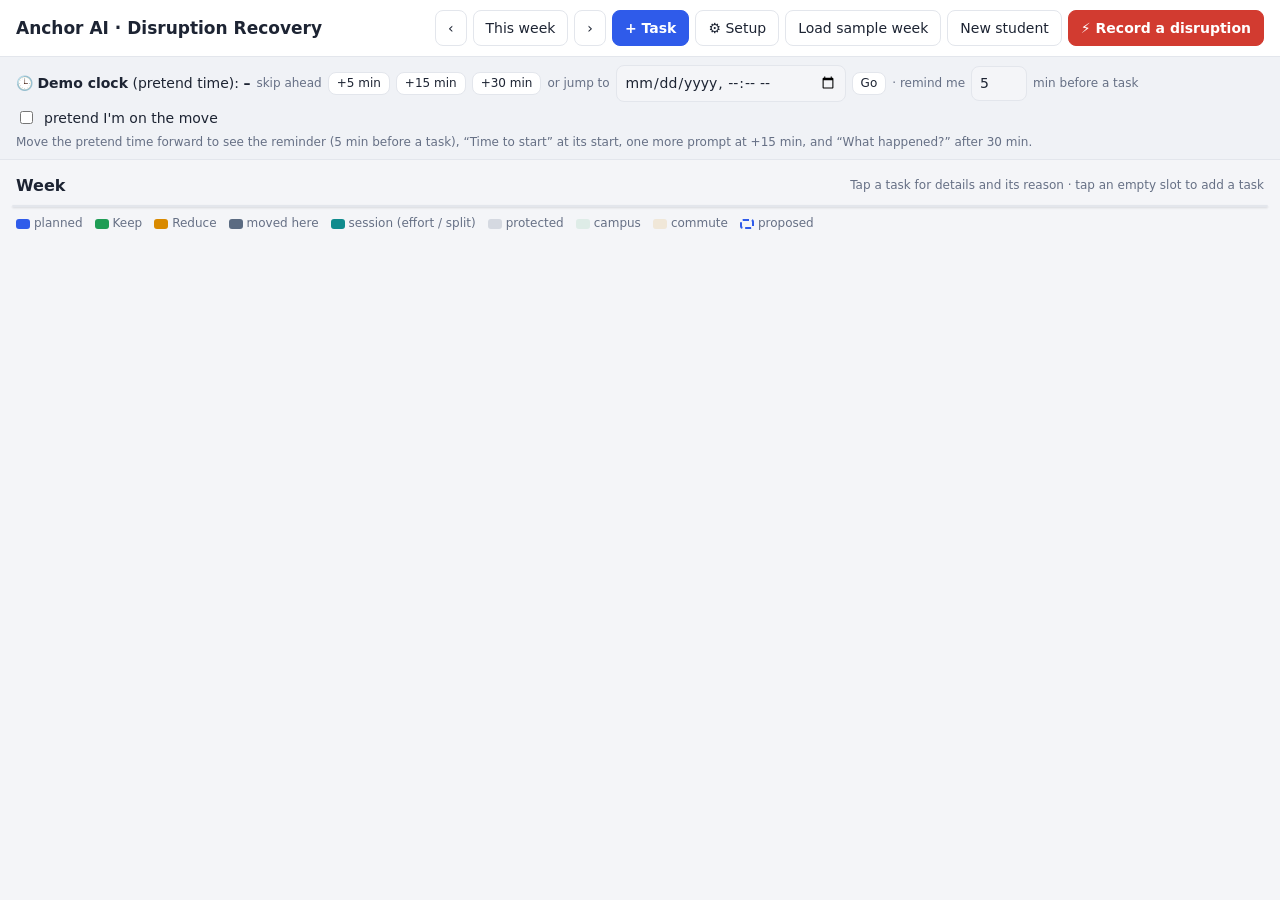
==== commit 3550ee1d: "C1 web demo: clearer demo-clock bar (pretend time, what each control does)" ====
--- a/components/c1_disruption/demo/web/index.html
+++ b/components/c1_disruption/demo/web/index.html
@@ -125,13 +125,14 @@
     <button class="alert" id="bDisrupt">⚡ Record a disruption</button>
   </div>
 </header>
-<div class="clock" id="clock">
-  <span>🕒 Simulated time: <b id="simNow">–</b></span>
-  <button class="small" data-jump="5">+5 min</button><button class="small" data-jump="15">+15 min</button><button class="small" data-jump="30">+30 min</button>
-  <input type="datetime-local" id="simSet" aria-label="Set the simulated time"><button class="small" id="bSet">Set</button>
-  <span class="muted">· reminder</span><input type="number" id="remind" min="0" max="60" value="5" style="width:56px" aria-label="Reminder minutes"><span class="muted">min before</span>
-  <label class="check" style="margin:0"><input type="checkbox" id="motion"> sustained motion (simulated)</label>
+<div class="clock" id="clock" title="Demo only: a real phone waits for the real time; here you move the time yourself to see reminders and prompts.">
+  <span>🕒 <b>Demo clock</b> (pretend time): <b id="simNow">–</b></span>
+  <span class="muted">skip ahead</span><button class="small" data-jump="5">+5 min</button><button class="small" data-jump="15">+15 min</button><button class="small" data-jump="30">+30 min</button>
+  <span class="muted">or jump to</span><input type="datetime-local" id="simSet" aria-label="Jump to a time"><button class="small" id="bSet">Go</button>
+  <span class="muted">· remind me</span><input type="number" id="remind" min="0" max="60" value="5" style="width:56px" aria-label="Reminder minutes"><span class="muted">min before a task</span>
+  <label class="check" style="margin:0" title="Pretends the phone senses you are travelling: for a task planned at Home, the first reply offered is “Delayed on the way?”"><input type="checkbox" id="motion"> pretend I'm on the move</label>
   <span class="muted" id="who"></span>
+  <span class="muted" style="flex-basis:100%">Move the pretend time forward to see the reminder (5 min before a task), “Time to start” at its start, one more prompt at +15 min, and “What happened?” after 30 min.</span>
 </div>
 
 <main>
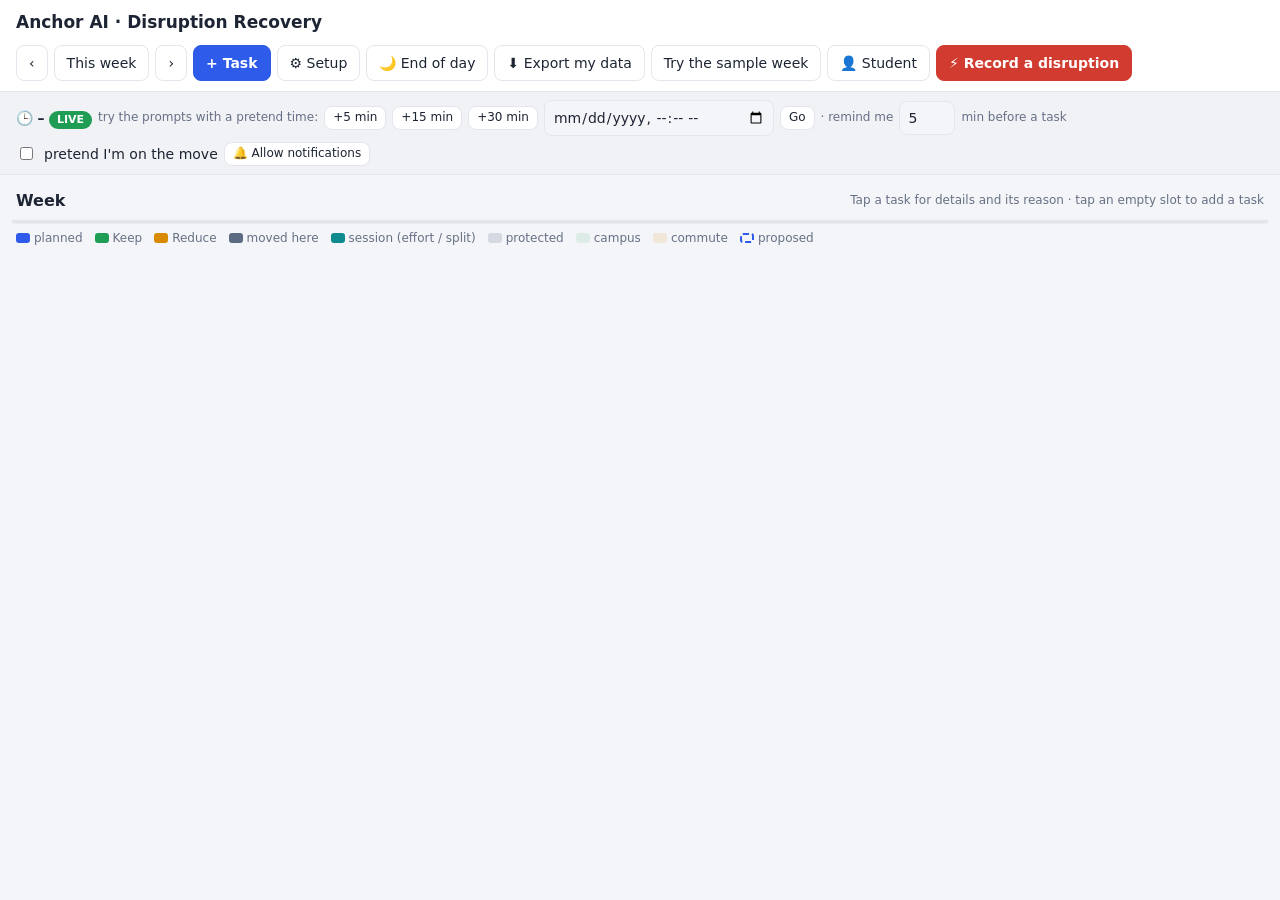
==== commit 0d986836: "C1: Supabase/SQLite store; demo keeps real data (live clock, review minutes, notifications, export f" ====
--- a/components/c1_disruption/demo/web/index.html
+++ b/components/c1_disruption/demo/web/index.html
@@ -120,19 +120,22 @@
     <button id="bPrev" aria-label="Previous week">‹</button><button id="bToday">This week</button><button id="bNext" aria-label="Next week">›</button>
     <button class="primary" id="bAdd">+ Task</button>
     <button id="bSetup">⚙ Setup</button>
-    <button id="bSample">Load sample week</button>
-    <button id="bNew">New student</button>
+    <button id="bReview">🌙 End of day</button>
+    <button id="bExport">⬇ Export my data</button>
+    <button id="bSample" title="Opens a separate sample student, so your own data is not touched">Try the sample week</button>
+    <button id="bNew">👤 <span id="whoName">Student</span></button>
     <button class="alert" id="bDisrupt">⚡ Record a disruption</button>
   </div>
 </header>
-<div class="clock" id="clock" title="Demo only: a real phone waits for the real time; here you move the time yourself to see reminders and prompts.">
-  <span>🕒 <b>Demo clock</b> (pretend time): <b id="simNow">–</b></span>
-  <span class="muted">skip ahead</span><button class="small" data-jump="5">+5 min</button><button class="small" data-jump="15">+15 min</button><button class="small" data-jump="30">+30 min</button>
-  <span class="muted">or jump to</span><input type="datetime-local" id="simSet" aria-label="Jump to a time"><button class="small" id="bSet">Go</button>
+<div class="clock" id="clock">
+  <span>🕒 <b id="simNow">–</b> <span id="clockMode" class="pill Keep">LIVE</span></span>
+  <span class="muted">try the prompts with a pretend time:</span><button class="small" data-jump="5">+5 min</button><button class="small" data-jump="15">+15 min</button><button class="small" data-jump="30">+30 min</button>
+  <input type="datetime-local" id="simSet" aria-label="Jump to a pretend time"><button class="small" id="bSet">Go</button>
+  <button class="small" id="bLive" hidden>↺ Back to real time</button>
   <span class="muted">· remind me</span><input type="number" id="remind" min="0" max="60" value="5" style="width:56px" aria-label="Reminder minutes"><span class="muted">min before a task</span>
   <label class="check" style="margin:0" title="Pretends the phone senses you are travelling: for a task planned at Home, the first reply offered is “Delayed on the way?”"><input type="checkbox" id="motion"> pretend I'm on the move</label>
-  <span class="muted" id="who"></span>
-  <span class="muted" style="flex-basis:100%">Move the pretend time forward to see the reminder (5 min before a task), “Time to start” at its start, one more prompt at +15 min, and “What happened?” after 30 min.</span>
+  <button class="small" id="bNotify">🔔 Allow notifications</button>
+  <span class="muted" id="storeInfo"></span>
 </div>
 
 <main>
@@ -257,6 +260,19 @@
   <div class="db"><p id="prText"></p><div class="replies" id="prReplies"></div></div>
 </dialog>
 
+<dialog id="dName">
+  <div class="dh"><h2>Who is using the planner?</h2></div>
+  <div class="db"><p>Your name keeps your data together: the same name on another day opens your own week again.</p>
+    <label for="nameIn">Your name</label><input id="nameIn" class="full" placeholder="e.g. Ravindu"></div>
+  <div class="df"><button class="primary" id="bName">Continue</button></div>
+</dialog>
+
+<dialog id="dReview" class="wide">
+  <div class="dh"><h2>🌙 End of day: what really happened today?</h2><button class="small" data-close>✕</button></div>
+  <div class="db"><p class="muted">For every task you did not mark done: did you do it, and how long did it really take? This is what Model 1 learns from.</p><div id="reviewBody"></div></div>
+  <div class="df"><button data-close>Later</button><button class="primary" id="bSaveReview">Save the day</button></div>
+</dialog>
+
 <div id="toast" role="status"></div>
 
 <script>
@@ -276,6 +292,9 @@
 const state = { user: "", settings: null, blocks: [], tasks: [], weekStart: "", now: "", mvd: null, explain: {}, rearr: null,
                 editRe: false, prompts: {}, returnQueue: [], promptQueue: [], optTask: null, optPick: null, current: null };
 
+function notify(title, body) {
+  try { if ("Notification" in window && Notification.permission === "granted" && document.hidden) new Notification(title, { body }); } catch {}
+}
 function toast(msg, kind = "err") { const t = $("toast"); t.textContent = msg; t.className = kind === "err" ? "" : kind; t.style.display = "block";
   clearTimeout(toast.t); toast.t = setTimeout(() => (t.style.display = "none"), kind === "err" ? 6000 : 3500); }
 async function api(method, path, body, raw) {
@@ -290,13 +309,20 @@
 const nowMin = () => toMin(state.now.slice(11, 16));
 
 /* ===================== clock ===================== */
-async function setClock(iso) {
+function showClock(c) {
   const before = state.now;
-  state.now = (await api("PUT", "/demo/clock", { now: iso }, true)).now;
+  state.now = c.now; state.live = c.live;
   $("simNow").textContent = `${dayName(today(), true)} ${state.now.slice(11, 16)}`;
   $("simSet").value = state.now;
+  $("clockMode").textContent = c.live ? "LIVE" : "PRETEND"; $("clockMode").className = `pill ${c.live ? "Keep" : "Reduce"}`;
+  $("bLive").hidden = c.live;
   if (!state.weekStart || (before && before.slice(0, 10) !== today())) state.weekStart = today();
   render(); checkPrompts();
+}
+async function goLive() { showClock(await api("PUT", "/demo/clock", { live: true }, true)); }
+setInterval(() => run(async () => { if (state.live !== false) showClock(await api("GET", "/demo/clock", undefined, true)); }), 30000);
+async function setClock(iso) {
+  return showClock(await api("PUT", "/demo/clock", { now: iso }, true));
 }
 function jump(minutes) { const d = new Date(state.now); d.setMinutes(d.getMinutes() + minutes);
   return setClock(`${d.getFullYear()}-${pad(d.getMonth() + 1)}-${pad(d.getDate())}T${pad(d.getHours())}:${pad(d.getMinutes())}`); }
@@ -586,7 +612,8 @@
     if (diff >= 30 && p.stage < 4) { p.stage = 4; state.returnQueue.push(it); }        // silent now; "What happened?" when you return
     else if (diff >= 15 && diff < 30 && p.stage < 3) { p.stage = 3; state.promptQueue.push({ it, kind: "again" }); }
     else if (diff >= 0 && diff < 15 && p.stage < 2) { p.stage = 2; state.promptQueue.push({ it, kind: "start" }); }
-    else if (diff < 0 && diff >= -R && p.stage < 1) { p.stage = 1; toast(`🔔 Reminder: “${it.task.title}” starts at ${it.start} (in ${-diff} min)`, "info"); }
+    else if (diff < 0 && diff >= -R && p.stage < 1) { p.stage = 1; toast(`🔔 Reminder: “${it.task.title}” starts at ${it.start} (in ${-diff} min)`, "info");
+      notify("Reminder", `“${it.task.title}” starts at ${it.start}`); }
   }
   showNextPrompt();
 }
@@ -604,6 +631,7 @@
   const list = replies(it); if (kind === "what") list.push(["done", "✓ I did it already"]);
   $("prReplies").innerHTML = list.map(([v, t], i) => `<button class="${i === 0 ? "first" : ""}" data-reply="${v}">${t}</button>`).join("");
   $("dPrompt").showModal();
+  notify(kind === "what" ? "What happened?" : "Time to start", it.task.title);
 }
 function showNextPrompt() { if ($("dPrompt").open || document.querySelector("dialog[open]")) return; const n = state.promptQueue.shift(); if (n) showPrompt(n.it, n.kind); }
 async function reply(value) {
@@ -643,10 +671,54 @@
   await setClock(`${d0}T13:45`);
   toast("Sample week loaded. Press +5 min twice: the reminder, then “Time to start” at 14:00.", "info");
 }
-async function newStudent() {
-  state.user = "student-" + Math.random().toString(36).slice(2, 7); $("who").textContent = "· " + state.user;
+const slug = (s) => s.trim().toLowerCase().replace(/[^a-z0-9]+/g, "-").replace(/^-|-$/g, "").slice(0, 40);
+async function useStudent(id, name) {
+  state.user = id; $("whoName").textContent = name || id;
+  try { localStorage.setItem("c1.student", JSON.stringify({ id, name })); } catch {}
   Object.assign(state, { settings: null, mvd: null, rearr: null, explain: {}, prompts: {}, returnQueue: [], promptQueue: [] });
   state.weekStart = today(); await refresh();
+  // The latest open proposals of this student come back after a restart.
+  try { const ex = await api("GET", "/demo/export", undefined, true);
+    state.mvd = (ex.mvds || []).filter(m => m.date === today() && m.status !== "superseded").pop() || null;
+    state.rearr = (ex.rearrangements || []).filter(r => r.status === "proposed").pop() || null;
+    if (state.mvd) for (const tk of state.mvd.plan.tasks) state.explain[tk.id] = tk.explanation;
+  } catch {}
+  render();
+}
+function askName() { $("nameIn").value = ""; $("dName").showModal(); $("nameIn").focus(); }
+async function saveName() { const name = $("nameIn").value.trim(); if (!slug(name)) throw new Error("Type your name");
+  $("dName").close(); await useStudent(slug(name), name); toast(`Hello ${name}: your data is saved, so you can come back tomorrow.`, "ok"); }
+async function newStudent() { askName(); }
+async function sampleStudent() {
+  await useStudent("sample-" + Math.random().toString(36).slice(2, 6), "Sample student"); await loadSample();
+  toast("This is a separate sample student. Click your name (top right) to go back to your own week.", "info");
+}
+async function openReview() {
+  const open = await api("GET", `/reviews/${today()}`);
+  if (!open.length) { toast("Nothing left to review today: every task has an outcome.", "ok"); return; }
+  $("reviewBody").innerHTML = `<table><tr><th>Task</th><th>What happened</th><th>Minutes it really took</th></tr>${open.map(t => `<tr>
+    <td><b>${esc(t.title)}</b><div class="muted">planned ${t.plannedStart ? `${t.plannedStart}–${t.plannedEnd}` : "with no set time"} · estimate ${Math.round(t.estimatedHours * 60)} min</div></td>
+    <td><select data-rv="${t.id}"><option value="">— skip —</option><option value="done">done</option><option value="partial:25">partly (25%)</option>
+      <option value="partial:50">partly (50%)</option><option value="partial:75">partly (75%)</option><option value="not_done">not done</option></select></td>
+    <td><input type="number" min="1" max="1440" data-rvm="${t.id}" placeholder="optional" style="width:110px"></td></tr>`).join("")}</table>`;
+  $("dReview").showModal();
+}
+async function saveReview() {
+  const items = [];
+  document.querySelectorAll("[data-rv]").forEach(sel => { if (!sel.value) return; const [outcome, pct] = sel.value.split(":");
+    const item = { taskId: sel.dataset.rv, outcome }; if (pct) item.partialPct = Number(pct);
+    const m = document.querySelector(`[data-rvm="${sel.dataset.rv}"]`).value; if (m && outcome !== "not_done") item.actualMinutes = Number(m);
+    items.push(item); });
+  if (!items.length) throw new Error("Choose what happened for at least one task");
+  await api("POST", `/reviews/${today()}`, { items }); $("dReview").close(); await refresh(); toast(`Saved ${items.length} task(s) for today`, "ok");
+}
+function download(name, text, type) { const a = document.createElement("a"); a.href = URL.createObjectURL(new Blob([text], { type })); a.download = name; a.click(); }
+async function exportData() {
+  const ex = await api("GET", "/demo/export", undefined, true), stamp = state.now.slice(0, 10);
+  download(`c1_${state.user}_${stamp}.json`, JSON.stringify(ex, null, 1), "application/json");
+  const cols = ["studentId", "taskType", "priority", "category", "estimatedMinutes", "actualMinutes", "date", "startHour", "overlapMinutes", "outcome", "source", "dataset"];
+  download(`c1_${state.user}_${stamp}_model1.csv`, [cols.join(","), ...ex.model1Records.map(r => cols.map(c => r[c] ?? "").join(","))].join("\n"), "text/csv");
+  toast(`Exported: ${ex.tasks.length} tasks, ${ex.model1Records.length} Model 1 records, ${ex.model2Decisions.length} decisions`, "ok");
 }
 
 /* ===================== wiring ===================== */
@@ -669,7 +741,12 @@
 $("bMvdAccept").onclick = () => run(() => decideMvd("accept")); $("bMvdReject").onclick = () => run(() => decideMvd("reject"));
 $("bReAccept").onclick = () => run(() => decideRe("accept")); $("bReReject").onclick = () => run(() => decideRe("reject")); $("bReEdit").onclick = () => run(() => decideRe("edit"));
 $("bChoose").onclick = () => run(chooseOption);
-$("bSample").onclick = () => run(loadSample); $("bNew").onclick = () => run(newStudent);
+$("bSample").onclick = () => run(sampleStudent); $("bNew").onclick = () => run(newStudent);
+$("bName").onclick = () => run(saveName); $("nameIn").onkeydown = (e) => { if (e.key === "Enter") run(saveName); };
+$("bReview").onclick = () => run(openReview); $("bSaveReview").onclick = () => run(saveReview);
+$("bExport").onclick = () => run(exportData); $("bLive").onclick = () => run(goLive);
+$("bNotify").onclick = () => run(async () => { if (!("Notification" in window)) throw new Error("This browser has no notifications");
+  const r = await Notification.requestPermission(); toast(r === "granted" ? "Notifications on: you get them when this tab is in the background" : "Notifications are blocked in the browser", r === "granted" ? "ok" : "err"); });
 $("bPrev").onclick = () => { state.weekStart = addDays(state.weekStart, -7); render(); };
 $("bNext").onclick = () => { state.weekStart = addDays(state.weekStart, 7); render(); };
 $("bToday").onclick = () => { state.weekStart = today(); render(); };
@@ -699,8 +776,13 @@
 document.querySelectorAll("dialog").forEach(d => d.addEventListener("close", () => setTimeout(showNextPrompt, 50)));
 
 (async () => {
-  state.now = (await api("GET", "/demo/clock", undefined, true)).now;
-  await newStudent(); await setClock(state.now);
+  showClock(await api("GET", "/demo/clock", undefined, true));
+  try { $("storeInfo").textContent = "· data: " + (await api("GET", "/demo/info", undefined, true)).store; } catch {}
+  let saved = null; try { saved = JSON.parse(localStorage.getItem("c1.student") || "null"); } catch {}
+  const auto0 = new URLSearchParams(location.search).get("auto");
+  if (auto0) await useStudent("sample-" + Math.random().toString(36).slice(2, 6), "Sample student");
+  else if (saved && saved.id) await useStudent(saved.id, saved.name);
+  else askName();
   // ?auto=prompt | mvd | rearrange | options | week — the sample story in one go (quick start, screenshots)
   const auto = new URLSearchParams(location.search).get("auto");
   if (auto) run(async () => {
